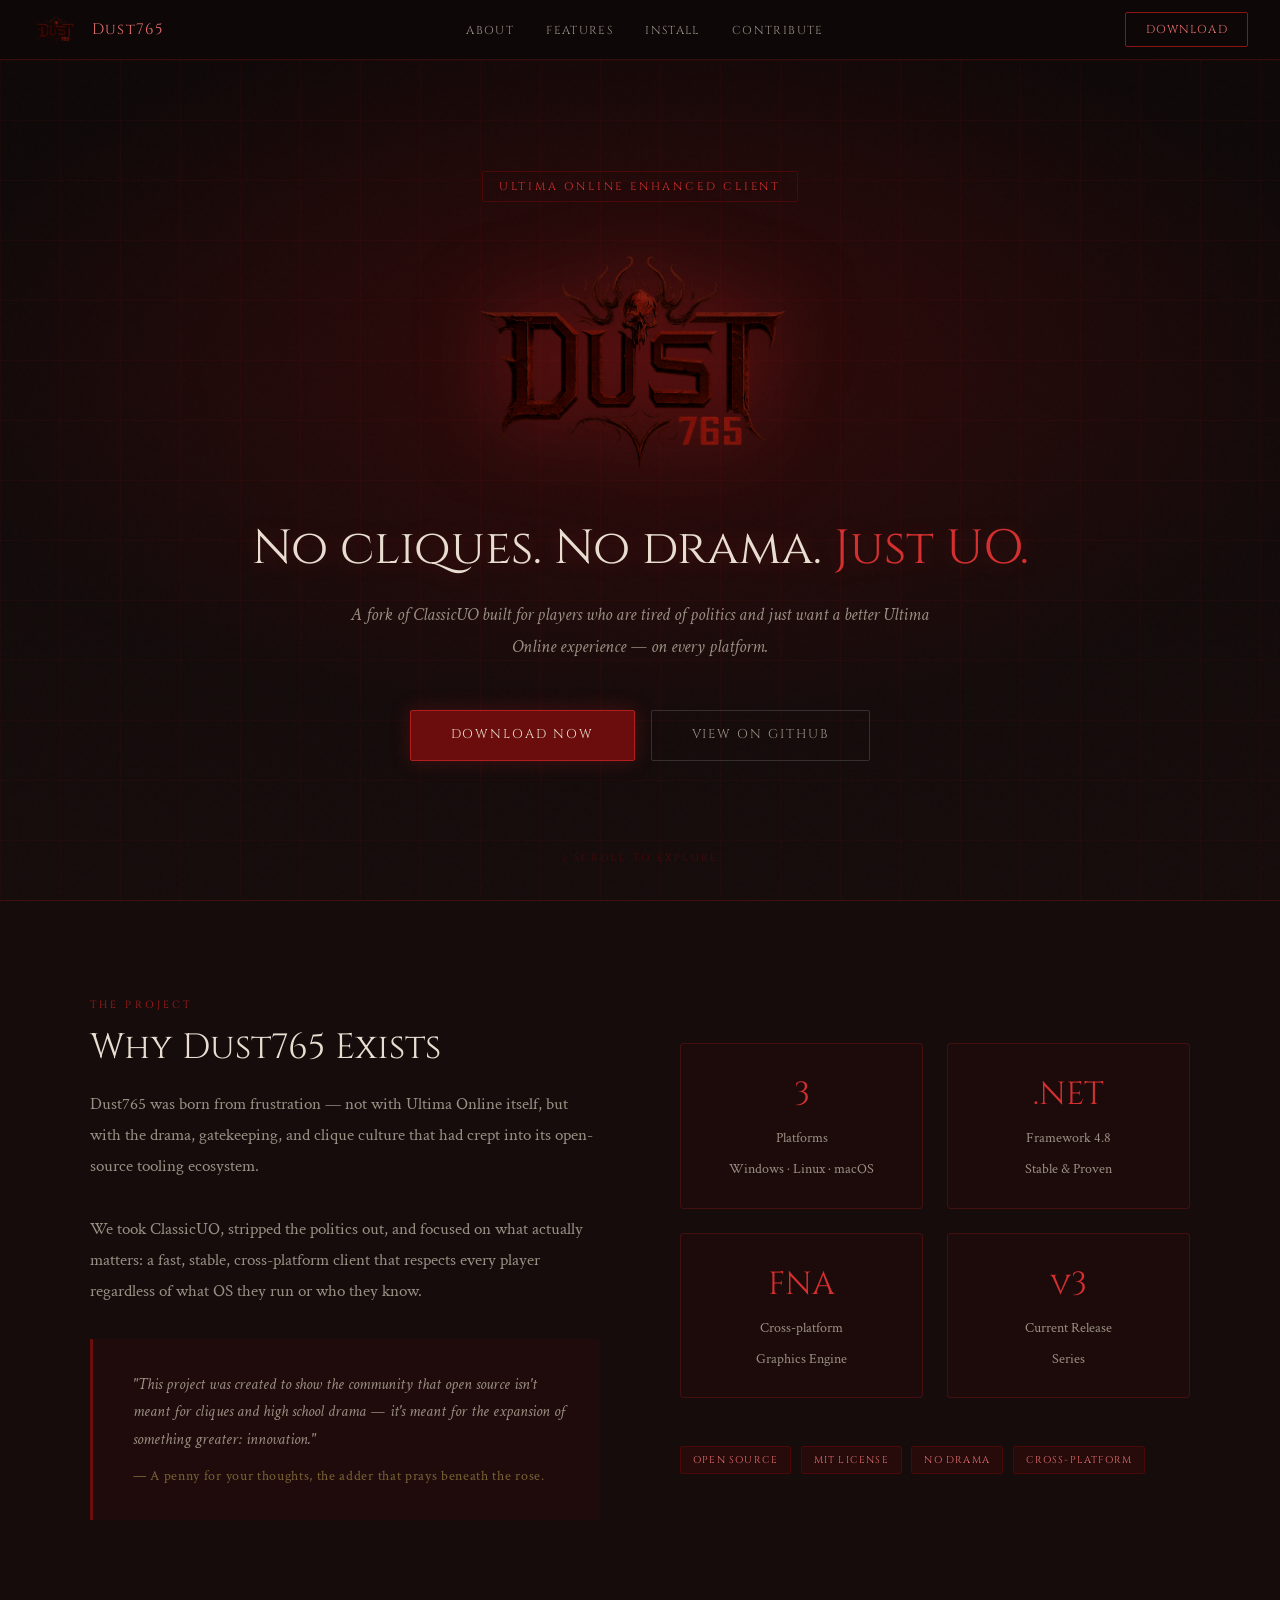
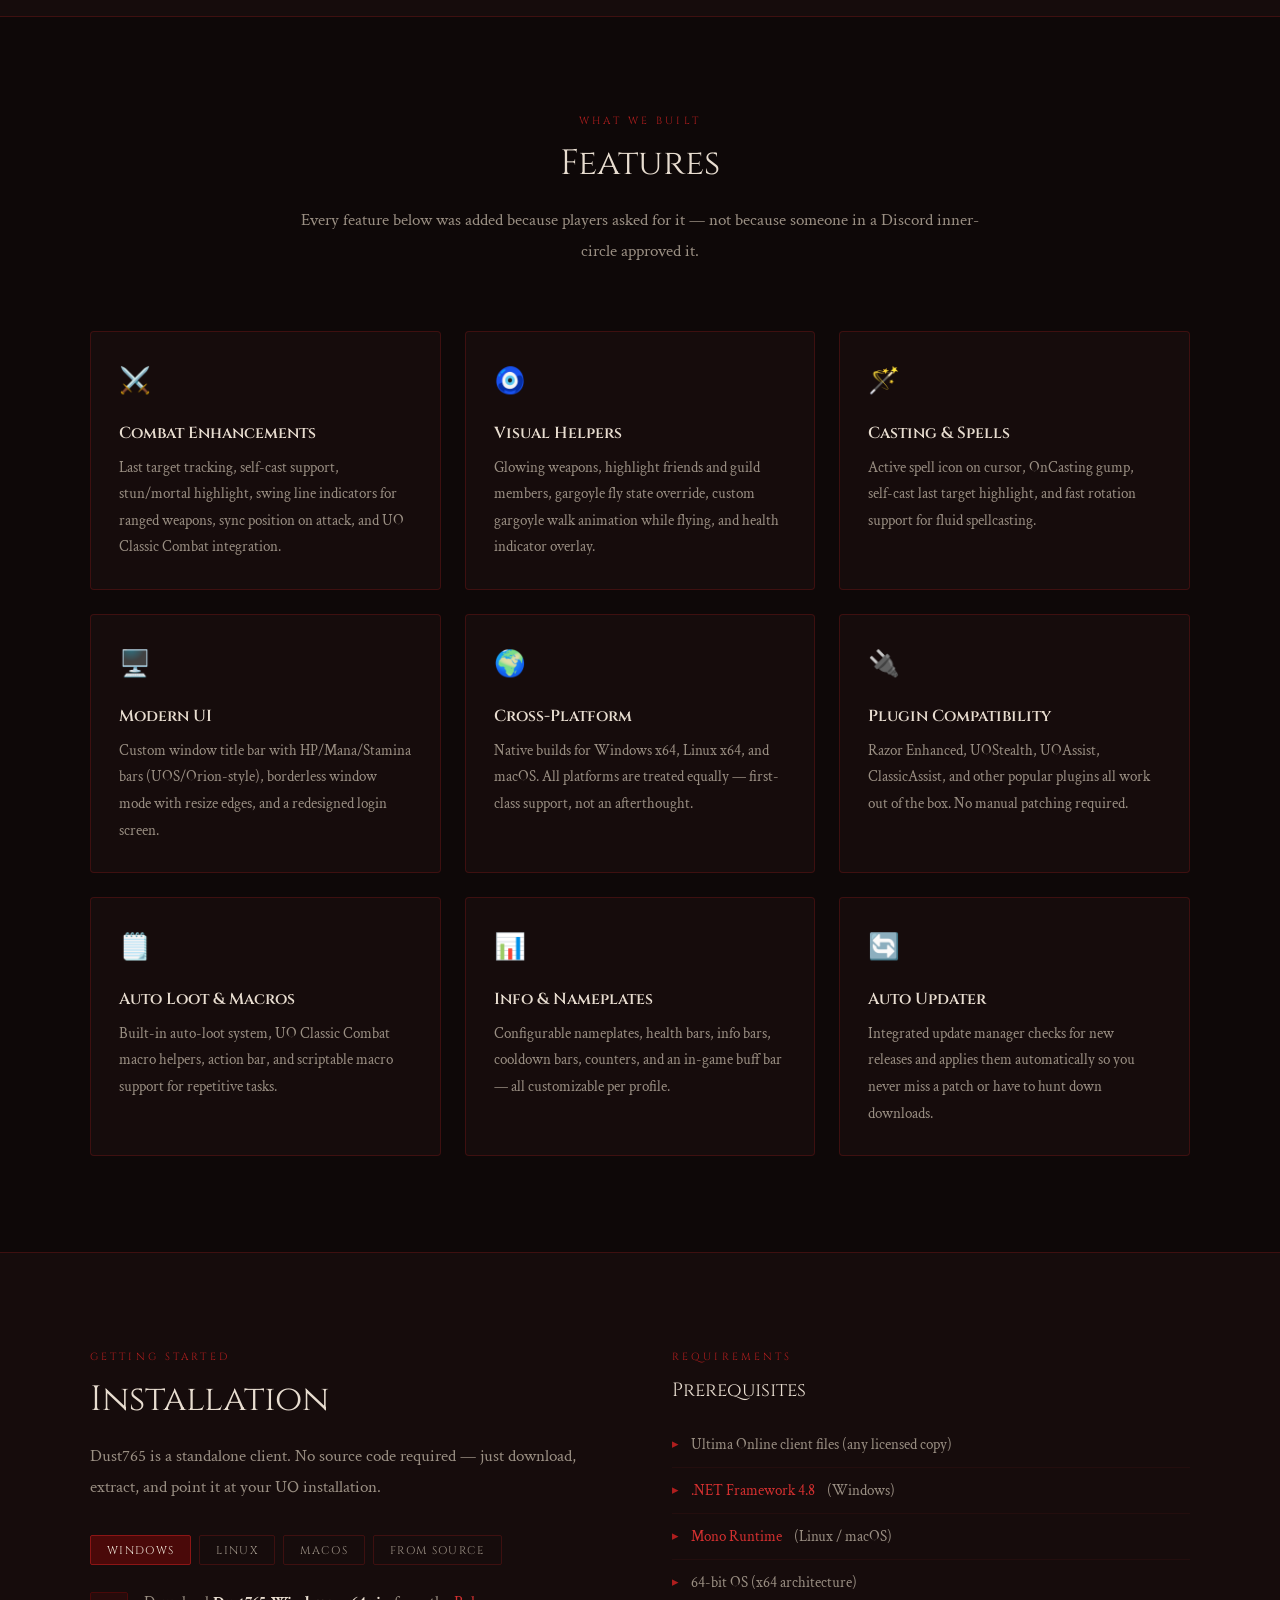
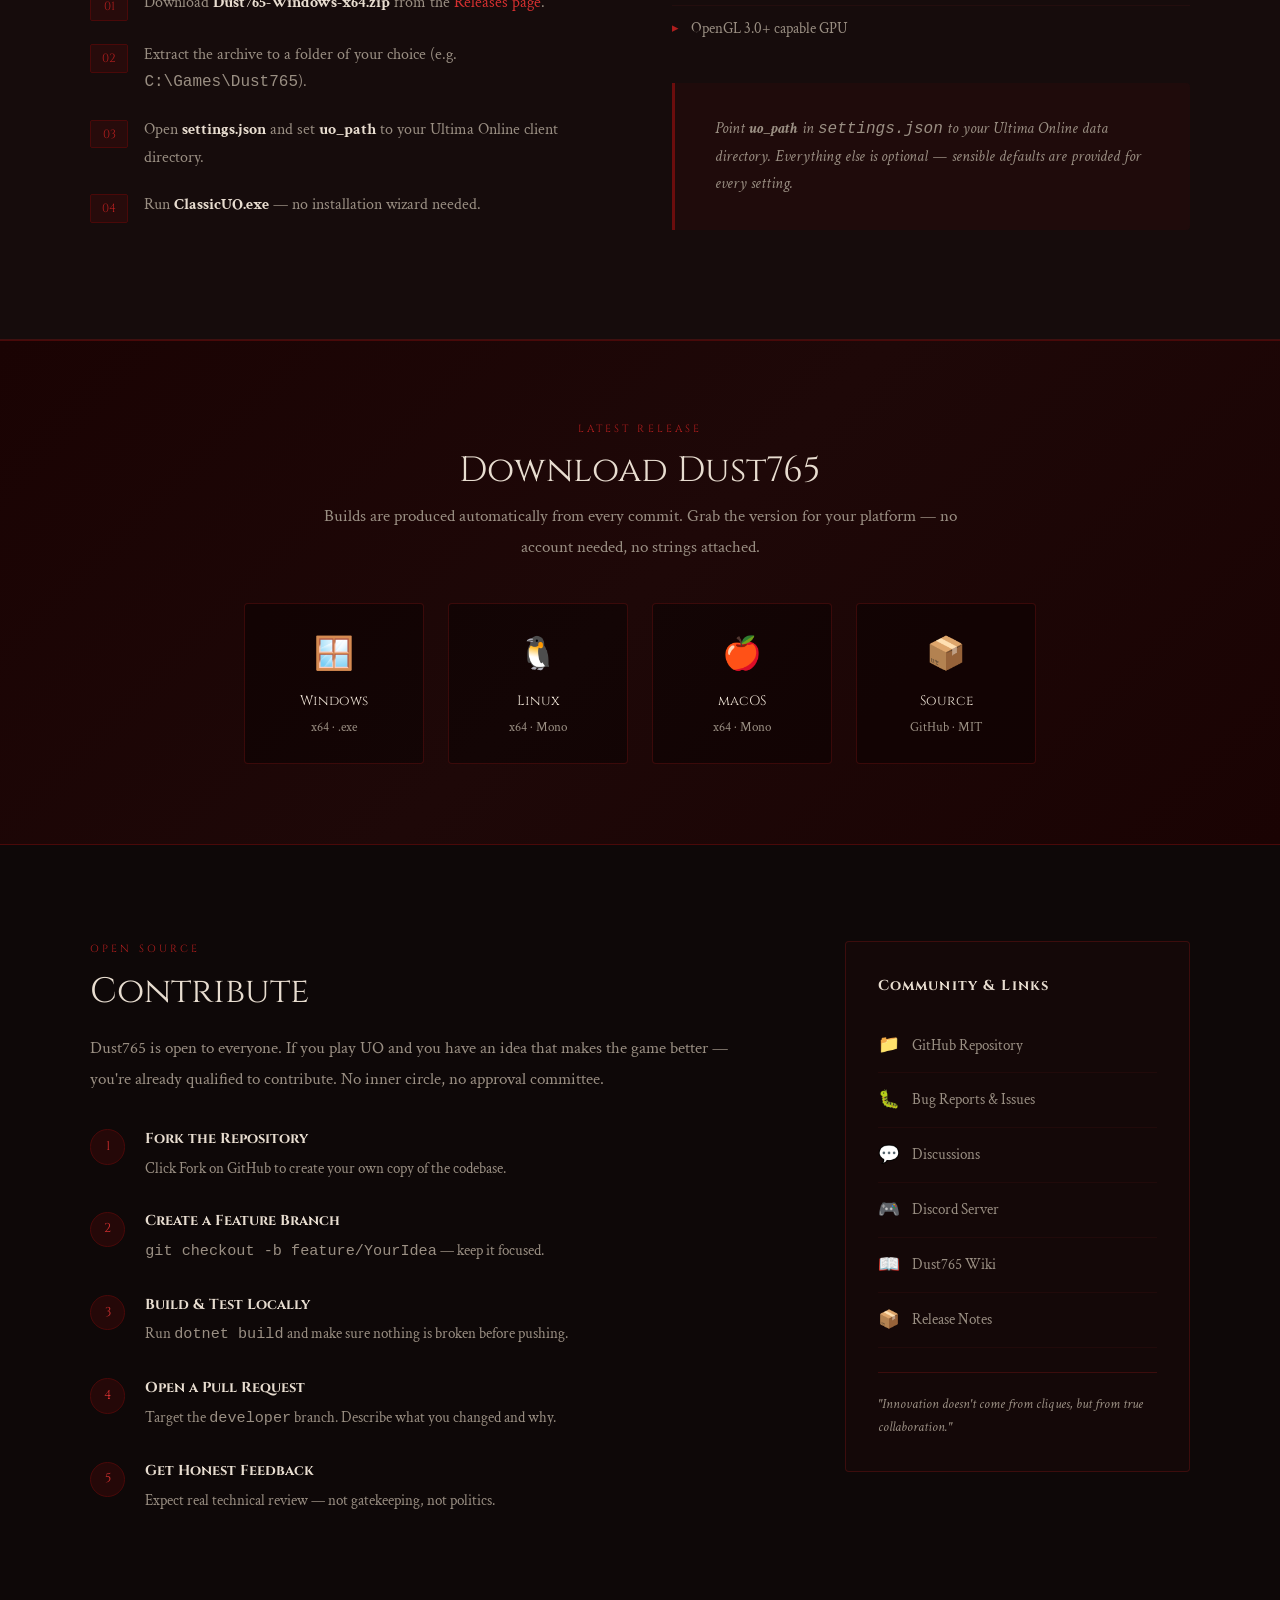
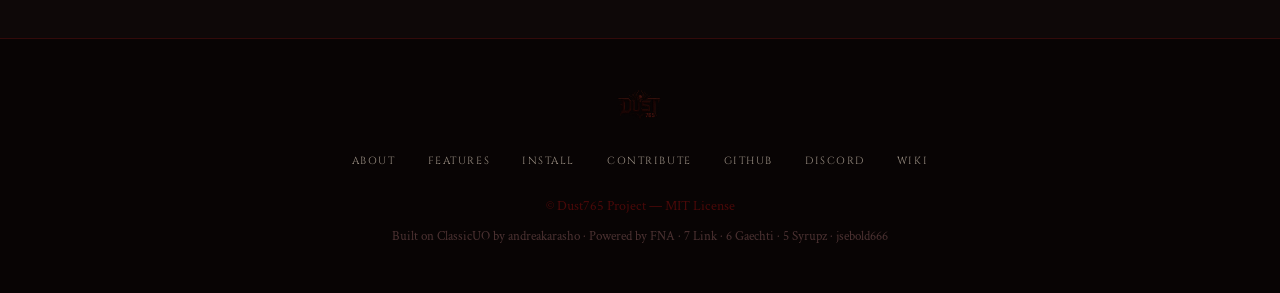
==== index.html @ ac67d3d0 "first commit" ====
<!DOCTYPE html>
<html lang="en">
<head>
  <meta charset="UTF-8" />
  <meta name="viewport" content="width=device-width, initial-scale=1.0" />
  <title>Dust765 – Ultima Online Client</title>
  <link rel="preconnect" href="https://fonts.googleapis.com" />
  <link rel="preconnect" href="https://fonts.gstatic.com" crossorigin />
  <link href="https://fonts.googleapis.com/css2?family=Cinzel:wght@400;600;700;900&family=Crimson+Text:ital,wght@0,400;0,600;1,400&family=Inter:wght@300;400;500&display=swap" rel="stylesheet" />

  <style>
    /* ── Reset & Base ─────────────────────────────────────────── */
    *, *::before, *::after { box-sizing: border-box; margin: 0; padding: 0; }

    :root {
      --red-900: #1a0303;
      --red-800: #2e0606;
      --red-700: #4a0909;
      --red-600: #6b0d0d;
      --red-500: #8c1515;
      --red-400: #b01e1e;
      --red-300: #d43030;
      --red-200: #e87070;
      --red-100: #f5b0b0;
      --gold:    #c8a96e;
      --gold-dim:#7a6235;
      --text:    #e8ddd0;
      --text-dim:#9a8f83;
      --bg:      #0e0808;
      --bg2:     #160c0c;
      --border:  rgba(180,30,30,0.25);
    }

    html { scroll-behavior: smooth; }

    body {
      font-family: 'Crimson Text', Georgia, serif;
      background: var(--bg);
      color: var(--text);
      font-size: 18px;
      line-height: 1.7;
      overflow-x: hidden;
    }

    a { color: var(--red-300); text-decoration: none; transition: color .2s; }
    a:hover { color: var(--red-200); }

    /* ── Scrollbar ───────────────────────────────────────────── */
    ::-webkit-scrollbar { width: 6px; }
    ::-webkit-scrollbar-track { background: var(--bg); }
    ::-webkit-scrollbar-thumb { background: var(--red-600); border-radius: 3px; }

    /* ── Noise Overlay ───────────────────────────────────────── */
    body::before {
      content: '';
      position: fixed; inset: 0;
      background-image: url("data:image/svg+xml,%3Csvg viewBox='0 0 256 256' xmlns='http://www.w3.org/2000/svg'%3E%3Cfilter id='noise'%3E%3CfeTurbulence type='fractalNoise' baseFrequency='0.9' numOctaves='4' stitchTiles='stitch'/%3E%3C/filter%3E%3Crect width='100%25' height='100%25' filter='url(%23noise)' opacity='0.04'/%3E%3C/svg%3E");
      pointer-events: none; z-index: 0; opacity: .4;
    }

    /* ── Navbar ──────────────────────────────────────────────── */
    nav {
      position: fixed; top: 0; left: 0; right: 0; z-index: 100;
      display: flex; align-items: center; justify-content: space-between;
      padding: 0 2rem;
      height: 60px;
      background: rgba(14,8,8,.92);
      backdrop-filter: blur(10px);
      border-bottom: 1px solid var(--border);
    }

    .nav-logo {
      display: flex; align-items: center; gap: .75rem;
    }
    .nav-logo img {
      height: 32px; filter: brightness(1.1);
    }
    .nav-logo span {
      font-family: 'Cinzel', serif;
      font-size: .95rem;
      color: var(--red-200);
      letter-spacing: .08em;
    }

    .nav-links {
      display: flex; gap: 2rem; list-style: none;
    }
    .nav-links a {
      font-family: 'Cinzel', serif;
      font-size: .72rem;
      letter-spacing: .12em;
      color: var(--text-dim);
      text-transform: uppercase;
      transition: color .2s;
    }
    .nav-links a:hover { color: var(--red-200); }

    .nav-cta {
      font-family: 'Cinzel', serif;
      font-size: .72rem;
      letter-spacing: .1em;
      text-transform: uppercase;
      padding: .45rem 1.2rem;
      border: 1px solid var(--red-500);
      color: var(--red-200) !important;
      border-radius: 2px;
      transition: background .2s, color .2s;
    }
    .nav-cta:hover { background: var(--red-700); color: var(--text) !important; }

    /* ── Hero ────────────────────────────────────────────────── */
    .hero {
      position: relative;
      min-height: 100vh;
      display: flex; flex-direction: column;
      align-items: center; justify-content: center;
      text-align: center;
      padding: 8rem 2rem 6rem;
      overflow: hidden;
    }

    .hero-bg {
      position: absolute; inset: 0;
      background:
        radial-gradient(ellipse 80% 60% at 50% 40%, rgba(80,10,10,.55) 0%, transparent 70%),
        linear-gradient(180deg, var(--bg) 0%, var(--bg2) 100%);
      z-index: -1;
    }

    /* decorative grid lines */
    .hero-bg::after {
      content: '';
      position: absolute; inset: 0;
      background-image:
        linear-gradient(rgba(140,21,21,.08) 1px, transparent 1px),
        linear-gradient(90deg, rgba(140,21,21,.08) 1px, transparent 1px);
      background-size: 60px 60px;
    }

    .hero-badge {
      display: inline-block;
      font-family: 'Cinzel', serif;
      font-size: .7rem;
      letter-spacing: .25em;
      text-transform: uppercase;
      color: var(--red-300);
      border: 1px solid var(--red-700);
      padding: .3rem 1rem;
      border-radius: 2px;
      margin-bottom: 2rem;
    }

    .hero-logo {
      width: min(380px, 80vw);
      margin-bottom: 2rem;
      filter: drop-shadow(0 0 40px rgba(180,30,30,.5));
      animation: logoFloat 6s ease-in-out infinite;
    }

    @keyframes logoFloat {
      0%, 100% { transform: translateY(0); }
      50%       { transform: translateY(-8px); }
    }

    .hero-title {
      font-family: 'Cinzel', serif;
      font-size: clamp(1.8rem, 4vw, 3rem);
      font-weight: 400;
      color: var(--text);
      line-height: 1.25;
      margin-bottom: 1.25rem;
      text-shadow: 0 2px 20px rgba(200,50,50,.3);
    }
    .hero-title em {
      font-style: normal;
      color: var(--red-300);
    }

    .hero-sub {
      max-width: 600px;
      font-size: 1.15rem;
      color: var(--text-dim);
      margin-bottom: 3rem;
      font-style: italic;
    }

    .hero-actions {
      display: flex; flex-wrap: wrap; gap: 1rem; justify-content: center;
    }

    .btn-primary {
      font-family: 'Cinzel', serif;
      font-size: .8rem;
      letter-spacing: .15em;
      text-transform: uppercase;
      padding: .85rem 2.5rem;
      background: var(--red-600);
      color: var(--text);
      border: 1px solid var(--red-400);
      border-radius: 2px;
      cursor: pointer;
      transition: background .2s, transform .15s, box-shadow .2s;
      box-shadow: 0 0 20px rgba(180,30,30,.3);
    }
    .btn-primary:hover {
      background: var(--red-500);
      transform: translateY(-2px);
      box-shadow: 0 4px 30px rgba(200,40,40,.45);
    }

    .btn-outline {
      font-family: 'Cinzel', serif;
      font-size: .8rem;
      letter-spacing: .15em;
      text-transform: uppercase;
      padding: .85rem 2.5rem;
      background: transparent;
      color: var(--text-dim);
      border: 1px solid rgba(150,150,150,.25);
      border-radius: 2px;
      cursor: pointer;
      transition: border-color .2s, color .2s;
    }
    .btn-outline:hover { border-color: var(--red-500); color: var(--text); }

    .hero-scroll {
      position: absolute; bottom: 2rem;
      font-family: 'Cinzel', serif;
      font-size: .65rem;
      letter-spacing: .2em;
      color: var(--red-700);
      text-transform: uppercase;
      animation: pulse 2.5s ease-in-out infinite;
    }
    @keyframes pulse { 0%,100%{opacity:.4} 50%{opacity:1} }

    /* ── Section base ─────────────────────────────────────────── */
    section {
      position: relative;
      padding: 6rem 2rem;
    }

    .container {
      max-width: 1100px;
      margin: 0 auto;
    }

    .section-label {
      font-family: 'Cinzel', serif;
      font-size: .65rem;
      letter-spacing: .3em;
      text-transform: uppercase;
      color: var(--red-400);
      margin-bottom: .75rem;
    }

    .section-title {
      font-family: 'Cinzel', serif;
      font-size: clamp(1.4rem, 3vw, 2.2rem);
      font-weight: 400;
      color: var(--text);
      margin-bottom: 1.25rem;
      line-height: 1.2;
    }

    .section-body {
      font-size: 1.05rem;
      color: var(--text-dim);
      max-width: 680px;
      line-height: 1.85;
    }

    hr.divider {
      border: none;
      border-top: 1px solid var(--border);
      margin: 0;
    }

    /* ── About ───────────────────────────────────────────────── */
    #about {
      background: var(--bg2);
      border-top: 1px solid var(--border);
      border-bottom: 1px solid var(--border);
    }

    .about-grid {
      display: grid;
      grid-template-columns: 1fr 1fr;
      gap: 5rem;
      align-items: center;
    }

    .about-quote {
      position: relative;
      padding: 2rem 2rem 2rem 2.5rem;
      border-left: 3px solid var(--red-600);
      background: rgba(80,10,10,.15);
      border-radius: 0 4px 4px 0;
      margin-top: 2rem;
    }
    .about-quote p {
      font-size: 1rem;
      color: var(--text-dim);
      font-style: italic;
    }
    .about-quote cite {
      display: block;
      margin-top: .75rem;
      font-size: .85rem;
      color: var(--gold-dim);
      font-style: normal;
      letter-spacing: .05em;
    }

    .about-stats {
      display: grid;
      grid-template-columns: 1fr 1fr;
      gap: 1.5rem;
    }

    .stat-card {
      background: rgba(80,10,10,.12);
      border: 1px solid var(--border);
      border-radius: 4px;
      padding: 1.5rem;
      text-align: center;
      transition: border-color .2s, background .2s;
    }
    .stat-card:hover {
      border-color: var(--red-500);
      background: rgba(100,15,15,.22);
    }
    .stat-card .num {
      font-family: 'Cinzel', serif;
      font-size: 2rem;
      color: var(--red-300);
      display: block;
    }
    .stat-card .lbl {
      font-size: .85rem;
      color: var(--text-dim);
      margin-top: .25rem;
    }

    /* ── Features ────────────────────────────────────────────── */
    #features {
      background: var(--bg);
    }

    .features-header {
      text-align: center;
      margin-bottom: 4rem;
    }

    .features-grid {
      display: grid;
      grid-template-columns: repeat(auto-fill, minmax(320px, 1fr));
      gap: 1.5rem;
    }

    .feat-card {
      background: var(--bg2);
      border: 1px solid var(--border);
      border-radius: 4px;
      padding: 1.75rem;
      transition: transform .2s, border-color .2s, box-shadow .2s;
    }
    .feat-card:hover {
      transform: translateY(-4px);
      border-color: var(--red-500);
      box-shadow: 0 8px 30px rgba(150,20,20,.2);
    }

    .feat-icon {
      font-size: 1.6rem;
      margin-bottom: 1rem;
      display: block;
    }

    .feat-title {
      font-family: 'Cinzel', serif;
      font-size: 1rem;
      font-weight: 600;
      color: var(--text);
      margin-bottom: .5rem;
    }

    .feat-desc {
      font-size: .95rem;
      color: var(--text-dim);
      line-height: 1.75;
    }

    /* ── Install ─────────────────────────────────────────────── */
    #install {
      background: var(--bg2);
      border-top: 1px solid var(--border);
      border-bottom: 1px solid var(--border);
    }

    .install-grid {
      display: grid;
      grid-template-columns: 1fr 1fr;
      gap: 4rem;
      align-items: start;
    }

    .platform-tabs {
      display: flex; gap: .5rem; margin-bottom: 1.5rem; flex-wrap: wrap;
    }

    .tab-btn {
      font-family: 'Cinzel', serif;
      font-size: .7rem;
      letter-spacing: .12em;
      text-transform: uppercase;
      padding: .4rem 1rem;
      background: transparent;
      border: 1px solid var(--border);
      color: var(--text-dim);
      border-radius: 2px;
      cursor: pointer;
      transition: all .2s;
    }
    .tab-btn.active, .tab-btn:hover {
      background: var(--red-700);
      border-color: var(--red-500);
      color: var(--text);
    }

    .tab-content { display: none; }
    .tab-content.active { display: block; }

    .steps {
      list-style: none;
      counter-reset: step-counter;
    }
    .steps li {
      counter-increment: step-counter;
      display: flex;
      gap: 1rem;
      margin-bottom: 1.25rem;
      align-items: flex-start;
    }
    .steps li::before {
      content: counter(step-counter, decimal-leading-zero);
      font-family: 'Cinzel', serif;
      font-size: .75rem;
      color: var(--red-400);
      background: rgba(80,10,10,.3);
      border: 1px solid var(--red-700);
      border-radius: 2px;
      padding: .2rem .5rem;
      min-width: 2.4rem;
      text-align: center;
      margin-top: .2rem;
      flex-shrink: 0;
    }
    .steps li span {
      font-size: 1rem;
      color: var(--text-dim);
    }
    .steps li strong { color: var(--text); }

    .code-block {
      background: #0a0606;
      border: 1px solid var(--border);
      border-left: 3px solid var(--red-600);
      border-radius: 0 4px 4px 0;
      padding: 1.25rem 1.5rem;
      font-family: 'Courier New', monospace;
      font-size: .85rem;
      color: #ccc;
      margin-top: 1.25rem;
      overflow-x: auto;
      line-height: 1.8;
    }
    .code-block .cmd-comment { color: var(--red-700); }
    .code-block .cmd-main    { color: #e8d5b0; }

    .prereq-list {
      list-style: none;
    }
    .prereq-list li {
      display: flex; align-items: center; gap: .75rem;
      padding: .6rem 0;
      border-bottom: 1px solid rgba(150,30,30,.1);
      font-size: .95rem;
      color: var(--text-dim);
    }
    .prereq-list li:last-child { border-bottom: none; }
    .prereq-list li::before {
      content: '▸';
      color: var(--red-400);
      font-size: .8rem;
      flex-shrink: 0;
    }
    .prereq-list a { color: var(--red-300); }

    /* ── Contribute ──────────────────────────────────────────── */
    #contribute {
      background: var(--bg);
    }

    .contribute-grid {
      display: grid;
      grid-template-columns: 2fr 1fr;
      gap: 4rem;
      align-items: start;
    }

    .contribute-steps {
      margin-top: 2rem;
    }

    .c-step {
      display: flex; gap: 1.25rem;
      margin-bottom: 1.75rem;
    }
    .c-step-num {
      font-family: 'Cinzel', serif;
      font-size: .8rem;
      color: var(--red-300);
      background: rgba(80,10,10,.35);
      border: 1px solid var(--red-700);
      border-radius: 50%;
      width: 2.2rem; height: 2.2rem;
      display: flex; align-items: center; justify-content: center;
      flex-shrink: 0;
      margin-top: .15rem;
    }
    .c-step-body strong {
      font-family: 'Cinzel', serif;
      font-size: .9rem;
      color: var(--text);
      display: block;
      margin-bottom: .25rem;
    }
    .c-step-body p {
      font-size: .95rem;
      color: var(--text-dim);
    }

    .links-panel {
      background: rgba(80,10,10,.1);
      border: 1px solid var(--border);
      border-radius: 4px;
      padding: 2rem;
    }
    .links-panel h3 {
      font-family: 'Cinzel', serif;
      font-size: .9rem;
      color: var(--text);
      margin-bottom: 1.25rem;
      letter-spacing: .08em;
    }
    .link-item {
      display: flex;
      align-items: center;
      gap: .75rem;
      padding: .75rem 0;
      border-bottom: 1px solid rgba(150,30,30,.1);
      font-size: .95rem;
      color: var(--text-dim);
      transition: color .2s;
    }
    .link-item:last-child { border-bottom: none; }
    .link-item:hover { color: var(--text); }
    .link-item .li-icon { font-size: 1.1rem; }
    .link-item a { color: inherit; }

    /* ── Download banner ─────────────────────────────────────── */
    #download {
      background: linear-gradient(135deg, var(--red-900) 0%, #1e0808 50%, var(--red-900) 100%);
      border-top: 1px solid var(--red-700);
      border-bottom: 1px solid var(--red-700);
      text-align: center;
      padding: 5rem 2rem;
    }
    #download .section-title { margin-bottom: .5rem; }
    #download .section-body { margin: 0 auto 2.5rem; text-align: center; }

    .download-grid {
      display: flex; flex-wrap: wrap; gap: 1.5rem;
      justify-content: center;
      margin-top: 2rem;
    }

    .dl-card {
      background: rgba(0,0,0,.35);
      border: 1px solid var(--border);
      border-radius: 4px;
      padding: 1.5rem 2rem;
      min-width: 180px;
      text-align: center;
      transition: border-color .2s, background .2s;
    }
    .dl-card:hover { border-color: var(--red-400); background: rgba(80,10,10,.25); }
    .dl-card .dl-icon { font-size: 2rem; display: block; margin-bottom: .5rem; }
    .dl-card .dl-name {
      font-family: 'Cinzel', serif;
      font-size: .85rem;
      color: var(--text);
    }
    .dl-card .dl-sub {
      font-size: .8rem;
      color: var(--text-dim);
      margin-top: .25rem;
    }

    /* ── Footer ──────────────────────────────────────────────── */
    footer {
      background: #080404;
      border-top: 1px solid var(--border);
      padding: 3rem 2rem;
      text-align: center;
    }
    footer img {
      height: 36px;
      margin-bottom: 1.25rem;
      opacity: .7;
      filter: grayscale(.3);
    }
    .footer-links {
      display: flex; flex-wrap: wrap; gap: 2rem;
      justify-content: center;
      margin-bottom: 1.5rem;
    }
    .footer-links a {
      font-family: 'Cinzel', serif;
      font-size: .65rem;
      letter-spacing: .15em;
      text-transform: uppercase;
      color: var(--text-dim);
    }
    .footer-links a:hover { color: var(--red-300); }

    .footer-copy {
      font-size: .85rem;
      color: var(--red-700);
    }
    .footer-credits {
      margin-top: .5rem;
      font-size: .82rem;
      color: rgba(120,80,80,.6);
    }

    /* ── Misc utilities ──────────────────────────────────────── */
    .text-accent { color: var(--red-300); }
    .mt-2 { margin-top: 2rem; }

    /* ── Badge row ───────────────────────────────────────────── */
    .badge-row {
      display: flex; flex-wrap: wrap; gap: .6rem; margin-top: 1.5rem;
    }
    .badge {
      font-family: 'Cinzel', serif;
      font-size: .62rem;
      letter-spacing: .12em;
      text-transform: uppercase;
      padding: .28rem .75rem;
      border-radius: 2px;
      background: rgba(80,10,10,.3);
      border: 1px solid var(--red-700);
      color: var(--red-200);
    }

    /* ── Responsive ──────────────────────────────────────────── */
    @media (max-width: 860px) {
      .about-grid,
      .install-grid,
      .contribute-grid { grid-template-columns: 1fr; gap: 2.5rem; }
      .nav-links { display: none; }
    }

    @media (max-width: 560px) {
      .about-stats { grid-template-columns: 1fr 1fr; }
      .features-grid { grid-template-columns: 1fr; }
    }
  </style>
</head>
<body>

  <!-- ── NAV ───────────────────────────────────────────────────── -->
  <nav>
    <div class="nav-logo">
      <img src="logodust.png" alt="Dust765" />
      <span>Dust765</span>
    </div>
    <ul class="nav-links">
      <li><a href="#about">About</a></li>
      <li><a href="#features">Features</a></li>
      <li><a href="#install">Install</a></li>
      <li><a href="#contribute">Contribute</a></li>
    </ul>
    <a class="nav-cta" href="#download">Download</a>
  </nav>

  <!-- ── HERO ──────────────────────────────────────────────────── -->
  <section class="hero" id="home">
    <div class="hero-bg"></div>

    <div class="hero-badge">Ultima Online Enhanced Client</div>

    <img class="hero-logo" src="logodust.png" alt="Dust765 Logo" />

    <h1 class="hero-title">
      No cliques. No drama. <em>Just UO.</em>
    </h1>

    <p class="hero-sub">
      A fork of ClassicUO built for players who are tired of politics and just
      want a better Ultima Online experience — on every platform.
    </p>

    <div class="hero-actions">
      <a class="btn-primary" href="#download">Download Now</a>
      <a class="btn-outline" href="https://github.com/dust765/ClassicUO" target="_blank" rel="noopener">View on GitHub</a>
    </div>

    <span class="hero-scroll">↓ Scroll to explore</span>
  </section>

  <!-- ── ABOUT ─────────────────────────────────────────────────── -->
  <section id="about">
    <div class="container">
      <div class="about-grid">
        <div>
          <p class="section-label">The Project</p>
          <h2 class="section-title">Why Dust765 Exists</h2>
          <p class="section-body">
            Dust765 was born from frustration — not with Ultima Online itself,
            but with the drama, gatekeeping, and clique culture that had crept
            into its open-source tooling ecosystem.
          </p>
          <p class="section-body mt-2">
            We took ClassicUO, stripped the politics out, and focused on what
            actually matters: a fast, stable, cross-platform client that
            respects every player regardless of what OS they run or who they
            know.
          </p>
          <div class="about-quote">
            <p>"This project was created to show the community that open source
            isn't meant for cliques and high school drama — it's meant for the
            expansion of something greater: innovation."</p>
            <cite>— A penny for your thoughts, the adder that prays beneath the rose.</cite>
          </div>
        </div>

        <div class="about-stats">
          <div class="stat-card">
            <span class="num">3</span>
            <span class="lbl">Platforms<br>Windows · Linux · macOS</span>
          </div>
          <div class="stat-card">
            <span class="num">.NET</span>
            <span class="lbl">Framework 4.8<br>Stable & Proven</span>
          </div>
          <div class="stat-card">
            <span class="num">FNA</span>
            <span class="lbl">Cross-platform<br>Graphics Engine</span>
          </div>
          <div class="stat-card">
            <span class="num">v3</span>
            <span class="lbl">Current Release<br>Series</span>
          </div>

          <div class="badge-row" style="grid-column:1/-1">
            <span class="badge">Open Source</span>
            <span class="badge">MIT License</span>
            <span class="badge">No Drama</span>
            <span class="badge">Cross-Platform</span>
          </div>
        </div>
      </div>
    </div>
  </section>

  <!-- ── FEATURES ──────────────────────────────────────────────── -->
  <section id="features">
    <div class="container">
      <div class="features-header">
        <p class="section-label">What We Built</p>
        <h2 class="section-title">Features</h2>
        <p class="section-body" style="margin:0 auto; text-align:center">
          Every feature below was added because players asked for it — not
          because someone in a Discord inner-circle approved it.
        </p>
      </div>

      <div class="features-grid">
        <div class="feat-card">
          <span class="feat-icon">⚔️</span>
          <div class="feat-title">Combat Enhancements</div>
          <p class="feat-desc">Last target tracking, self-cast support, stun/mortal highlight, swing line indicators for ranged weapons, sync position on attack, and UO Classic Combat integration.</p>
        </div>
        <div class="feat-card">
          <span class="feat-icon">🧿</span>
          <div class="feat-title">Visual Helpers</div>
          <p class="feat-desc">Glowing weapons, highlight friends and guild members, gargoyle fly state override, custom gargoyle walk animation while flying, and health indicator overlay.</p>
        </div>
        <div class="feat-card">
          <span class="feat-icon">🪄</span>
          <div class="feat-title">Casting & Spells</div>
          <p class="feat-desc">Active spell icon on cursor, OnCasting gump, self-cast last target highlight, and fast rotation support for fluid spellcasting.</p>
        </div>
        <div class="feat-card">
          <span class="feat-icon">🖥️</span>
          <div class="feat-title">Modern UI</div>
          <p class="feat-desc">Custom window title bar with HP/Mana/Stamina bars (UOS/Orion-style), borderless window mode with resize edges, and a redesigned login screen.</p>
        </div>
        <div class="feat-card">
          <span class="feat-icon">🌍</span>
          <div class="feat-title">Cross-Platform</div>
          <p class="feat-desc">Native builds for Windows x64, Linux x64, and macOS. All platforms are treated equally — first-class support, not an afterthought.</p>
        </div>
        <div class="feat-card">
          <span class="feat-icon">🔌</span>
          <div class="feat-title">Plugin Compatibility</div>
          <p class="feat-desc">Razor Enhanced, UOStealth, UOAssist, ClassicAssist, and other popular plugins all work out of the box. No manual patching required.</p>
        </div>
        <div class="feat-card">
          <span class="feat-icon">🗒️</span>
          <div class="feat-title">Auto Loot & Macros</div>
          <p class="feat-desc">Built-in auto-loot system, UO Classic Combat macro helpers, action bar, and scriptable macro support for repetitive tasks.</p>
        </div>
        <div class="feat-card">
          <span class="feat-icon">📊</span>
          <div class="feat-title">Info & Nameplates</div>
          <p class="feat-desc">Configurable nameplates, health bars, info bars, cooldown bars, counters, and an in-game buff bar — all customizable per profile.</p>
        </div>
        <div class="feat-card">
          <span class="feat-icon">🔄</span>
          <div class="feat-title">Auto Updater</div>
          <p class="feat-desc">Integrated update manager checks for new releases and applies them automatically so you never miss a patch or have to hunt down downloads.</p>
        </div>
      </div>
    </div>
  </section>

  <!-- ── INSTALL ────────────────────────────────────────────────── -->
  <section id="install">
    <div class="container">
      <div class="install-grid">
        <div>
          <p class="section-label">Getting Started</p>
          <h2 class="section-title">Installation</h2>
          <p class="section-body">
            Dust765 is a standalone client. No source code required — just
            download, extract, and point it at your UO installation.
          </p>

          <div class="platform-tabs mt-2">
            <button class="tab-btn active" onclick="showTab('win')">Windows</button>
            <button class="tab-btn" onclick="showTab('linux')">Linux</button>
            <button class="tab-btn" onclick="showTab('mac')">macOS</button>
            <button class="tab-btn" onclick="showTab('src')">From Source</button>
          </div>

          <div id="tab-win" class="tab-content active">
            <ol class="steps">
              <li><span>Download <strong>Dust765-Windows-x64.zip</strong> from the <a href="https://github.com/dust765/ClassicUO/releases" target="_blank">Releases page</a>.</span></li>
              <li><span>Extract the archive to a folder of your choice (e.g. <code>C:\Games\Dust765</code>).</span></li>
              <li><span>Open <strong>settings.json</strong> and set <strong>uo_path</strong> to your Ultima Online client directory.</span></li>
              <li><span>Run <strong>ClassicUO.exe</strong> — no installation wizard needed.</span></li>
            </ol>
          </div>

          <div id="tab-linux" class="tab-content">
            <ol class="steps">
              <li><span>Download <strong>Dust765-linux.zip</strong> from the <a href="https://github.com/dust765/ClassicUO/releases" target="_blank">Releases page</a>.</span></li>
              <li><span>Extract the archive: <code>unzip Dust765-linux.zip -d ~/Dust765</code></span></li>
              <li><span>Install Mono if not already present: <code>sudo apt install mono-complete</code></span></li>
              <li><span>Edit <strong>settings.json</strong> to point to your UO data files.</span></li>
              <li><span>Run: <code>mono ClassicUO.exe</code></span></li>
            </ol>
          </div>

          <div id="tab-mac" class="tab-content">
            <ol class="steps">
              <li><span>Download <strong>Dust765-mac.zip</strong> from the <a href="https://github.com/dust765/ClassicUO/releases" target="_blank">Releases page</a>.</span></li>
              <li><span>Extract and install Mono via Homebrew: <code>brew install mono</code></span></li>
              <li><span>Edit <strong>settings.json</strong> to point to your UO data files.</span></li>
              <li><span>Run: <code>mono ClassicUO.exe</code></span></li>
            </ol>
          </div>

          <div id="tab-src" class="tab-content">
            <div class="code-block">
<span class="cmd-comment"># Clone with submodules</span>
<span class="cmd-main">git clone --recurse-submodules \
  https://github.com/dust765/ClassicUO.git
cd ClassicUO</span>

<span class="cmd-comment"># Restore &amp; build (.NET Framework 4.8)</span>
<span class="cmd-main">dotnet restore src/ClassicUO.Client/ClassicUO.Client.csproj
dotnet build src/ClassicUO.Client/ClassicUO.Client.csproj -c Release</span>
            </div>
          </div>
        </div>

        <div>
          <p class="section-label">Requirements</p>
          <h3 class="section-title" style="font-size:1.2rem">Prerequisites</h3>

          <ul class="prereq-list">
            <li>Ultima Online client files (any licensed copy)</li>
            <li><a href="https://dotnet.microsoft.com/download/dotnet-framework/net48" target="_blank">.NET Framework 4.8</a> (Windows)</li>
            <li><a href="https://www.mono-project.com/download/stable/" target="_blank">Mono Runtime</a> (Linux / macOS)</li>
            <li>64-bit OS (x64 architecture)</li>
            <li>OpenGL 3.0+ capable GPU</li>
          </ul>

          <div class="about-quote mt-2">
            <p>Point <strong>uo_path</strong> in <code>settings.json</code> to your Ultima Online
            data directory. Everything else is optional — sensible defaults
            are provided for every setting.</p>
          </div>
        </div>
      </div>
    </div>
  </section>

  <!-- ── DOWNLOAD ───────────────────────────────────────────────── -->
  <section id="download">
    <div class="container">
      <p class="section-label">Latest Release</p>
      <h2 class="section-title">Download Dust765</h2>
      <p class="section-body">
        Builds are produced automatically from every commit. Grab the
        version for your platform — no account needed, no strings attached.
      </p>

      <div class="download-grid">
        <a class="dl-card" href="https://github.com/dust765/ClassicUO/releases" target="_blank" rel="noopener">
          <span class="dl-icon">🪟</span>
          <div class="dl-name">Windows</div>
          <div class="dl-sub">x64 · .exe</div>
        </a>
        <a class="dl-card" href="https://github.com/dust765/ClassicUO/releases" target="_blank" rel="noopener">
          <span class="dl-icon">🐧</span>
          <div class="dl-name">Linux</div>
          <div class="dl-sub">x64 · Mono</div>
        </a>
        <a class="dl-card" href="https://github.com/dust765/ClassicUO/releases" target="_blank" rel="noopener">
          <span class="dl-icon">🍎</span>
          <div class="dl-name">macOS</div>
          <div class="dl-sub">x64 · Mono</div>
        </a>
        <a class="dl-card" href="https://github.com/dust765/ClassicUO" target="_blank" rel="noopener">
          <span class="dl-icon">📦</span>
          <div class="dl-name">Source</div>
          <div class="dl-sub">GitHub · MIT</div>
        </a>
      </div>
    </div>
  </section>

  <!-- ── CONTRIBUTE ────────────────────────────────────────────── -->
  <section id="contribute">
    <div class="container">
      <div class="contribute-grid">
        <div>
          <p class="section-label">Open Source</p>
          <h2 class="section-title">Contribute</h2>
          <p class="section-body">
            Dust765 is open to everyone. If you play UO and you have an idea
            that makes the game better — you're already qualified to
            contribute. No inner circle, no approval committee.
          </p>

          <div class="contribute-steps">
            <div class="c-step">
              <div class="c-step-num">1</div>
              <div class="c-step-body">
                <strong>Fork the Repository</strong>
                <p>Click Fork on GitHub to create your own copy of the codebase.</p>
              </div>
            </div>
            <div class="c-step">
              <div class="c-step-num">2</div>
              <div class="c-step-body">
                <strong>Create a Feature Branch</strong>
                <p><code>git checkout -b feature/YourIdea</code> — keep it focused.</p>
              </div>
            </div>
            <div class="c-step">
              <div class="c-step-num">3</div>
              <div class="c-step-body">
                <strong>Build &amp; Test Locally</strong>
                <p>Run <code>dotnet build</code> and make sure nothing is broken before pushing.</p>
              </div>
            </div>
            <div class="c-step">
              <div class="c-step-num">4</div>
              <div class="c-step-body">
                <strong>Open a Pull Request</strong>
                <p>Target the <code>developer</code> branch. Describe what you changed and why.</p>
              </div>
            </div>
            <div class="c-step">
              <div class="c-step-num">5</div>
              <div class="c-step-body">
                <strong>Get Honest Feedback</strong>
                <p>Expect real technical review — not gatekeeping, not politics.</p>
              </div>
            </div>
          </div>
        </div>

        <div class="links-panel">
          <h3>Community &amp; Links</h3>

          <a class="link-item" href="https://github.com/dust765/ClassicUO" target="_blank" rel="noopener">
            <span class="li-icon">📁</span>
            <span>GitHub Repository</span>
          </a>
          <a class="link-item" href="https://github.com/dust765/ClassicUO/issues" target="_blank" rel="noopener">
            <span class="li-icon">🐛</span>
            <span>Bug Reports &amp; Issues</span>
          </a>
          <a class="link-item" href="https://github.com/dust765/ClassicUO/discussions" target="_blank" rel="noopener">
            <span class="li-icon">💬</span>
            <span>Discussions</span>
          </a>
          <a class="link-item" href="https://discord.gg/9Vh7aqqX" target="_blank" rel="noopener">
            <span class="li-icon">🎮</span>
            <span>Discord Server</span>
          </a>
          <a class="link-item" href="https://github.com/dust765/ClassicUO/wiki" target="_blank" rel="noopener">
            <span class="li-icon">📖</span>
            <span>Dust765 Wiki</span>
          </a>
          <a class="link-item" href="https://github.com/dust765/ClassicUO/releases" target="_blank" rel="noopener">
            <span class="li-icon">📦</span>
            <span>Release Notes</span>
          </a>

          <div style="margin-top:1.5rem; padding-top:1.25rem; border-top:1px solid var(--border);">
            <p style="font-size:.85rem; color:var(--text-dim); font-style:italic">
              "Innovation doesn't come from cliques, but from true collaboration."
            </p>
          </div>
        </div>
      </div>
    </div>
  </section>

  <!-- ── FOOTER ────────────────────────────────────────────────── -->
  <footer>
    <img src="logodust.png" alt="Dust765" />
    <div class="footer-links">
      <a href="#about">About</a>
      <a href="#features">Features</a>
      <a href="#install">Install</a>
      <a href="#contribute">Contribute</a>
      <a href="https://github.com/dust765/ClassicUO" target="_blank" rel="noopener">GitHub</a>
      <a href="https://discord.gg/9Vh7aqqX" target="_blank" rel="noopener">Discord</a>
      <a href="https://github.com/dust765/ClassicUO/wiki" target="_blank" rel="noopener">Wiki</a>
    </div>
    <p class="footer-copy">© Dust765 Project — MIT License</p>
    <p class="footer-credits">
      Built on <a href="https://github.com/andreakarasho/ClassicUO" target="_blank" rel="noopener" style="color:inherit">ClassicUO</a> by andreakarasho ·
      Powered by <a href="https://github.com/FNA-XNA/FNA" target="_blank" rel="noopener" style="color:inherit">FNA</a> ·
      7 Link · 6 Gaechti · 5 Syrupz · jsebold666
    </p>
  </footer>

  <!-- ── JS ────────────────────────────────────────────────────── -->
  <script>
    function showTab(id) {
      document.querySelectorAll('.tab-content').forEach(el => el.classList.remove('active'));
      document.querySelectorAll('.tab-btn').forEach(el => el.classList.remove('active'));
      document.getElementById('tab-' + id).classList.add('active');
      event.currentTarget.classList.add('active');
    }

    // Subtle nav highlight on scroll
    const nav = document.querySelector('nav');
    window.addEventListener('scroll', () => {
      nav.style.borderBottomColor = scrollY > 40
        ? 'rgba(180,30,30,.45)'
        : 'rgba(180,30,30,.25)';
    });
  </script>
</body>
</html>
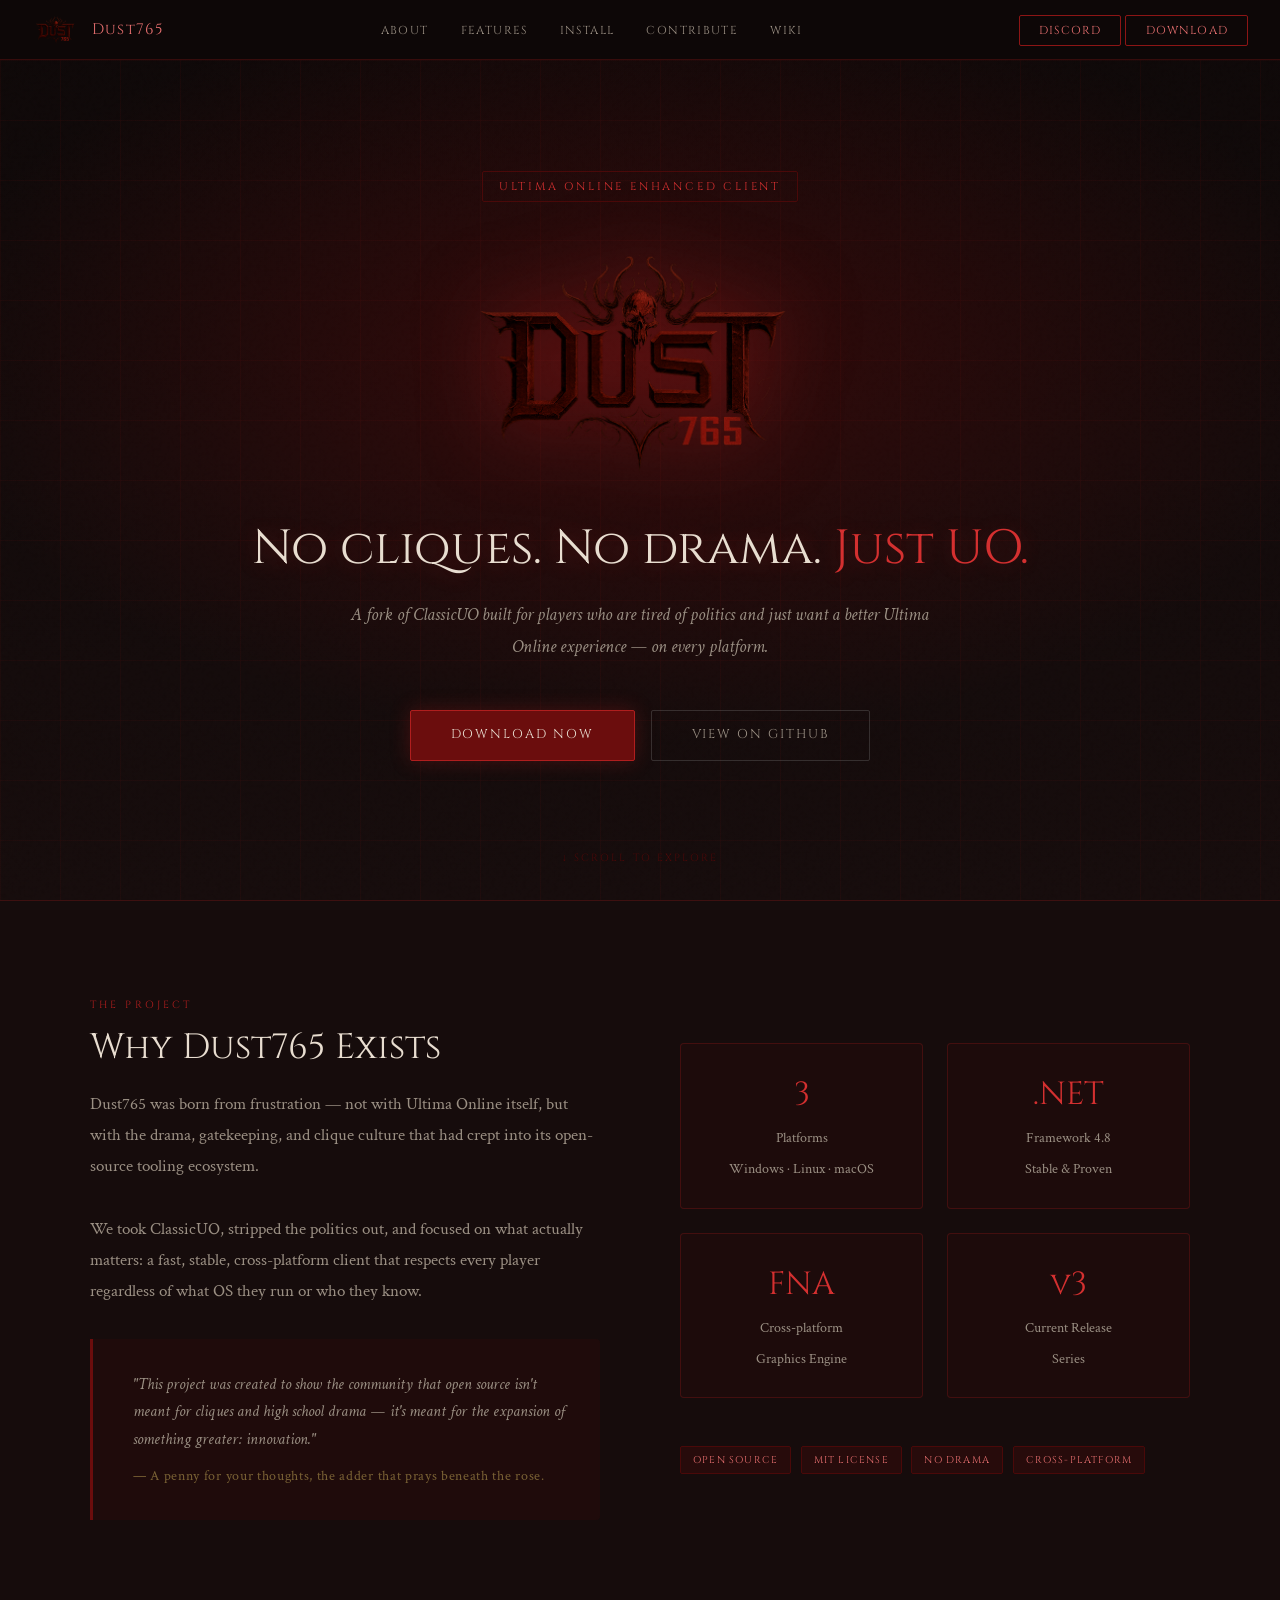
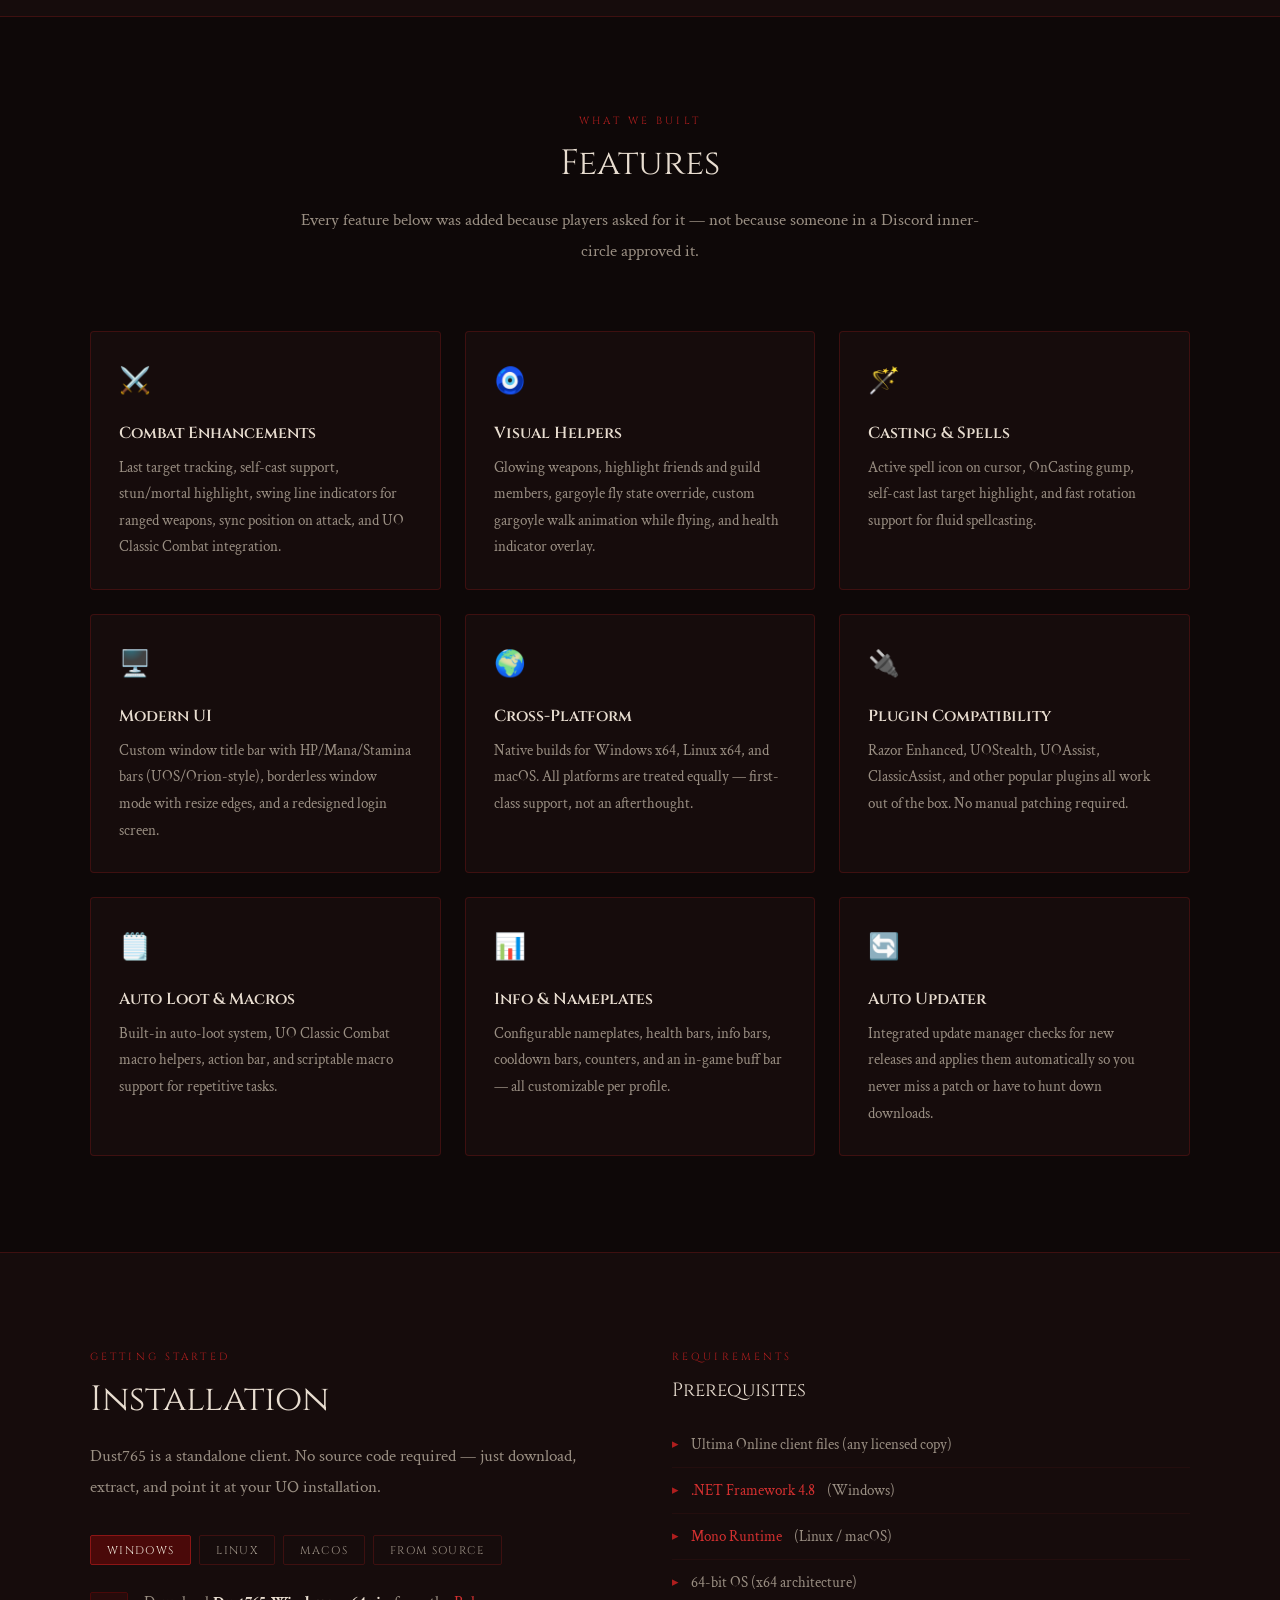
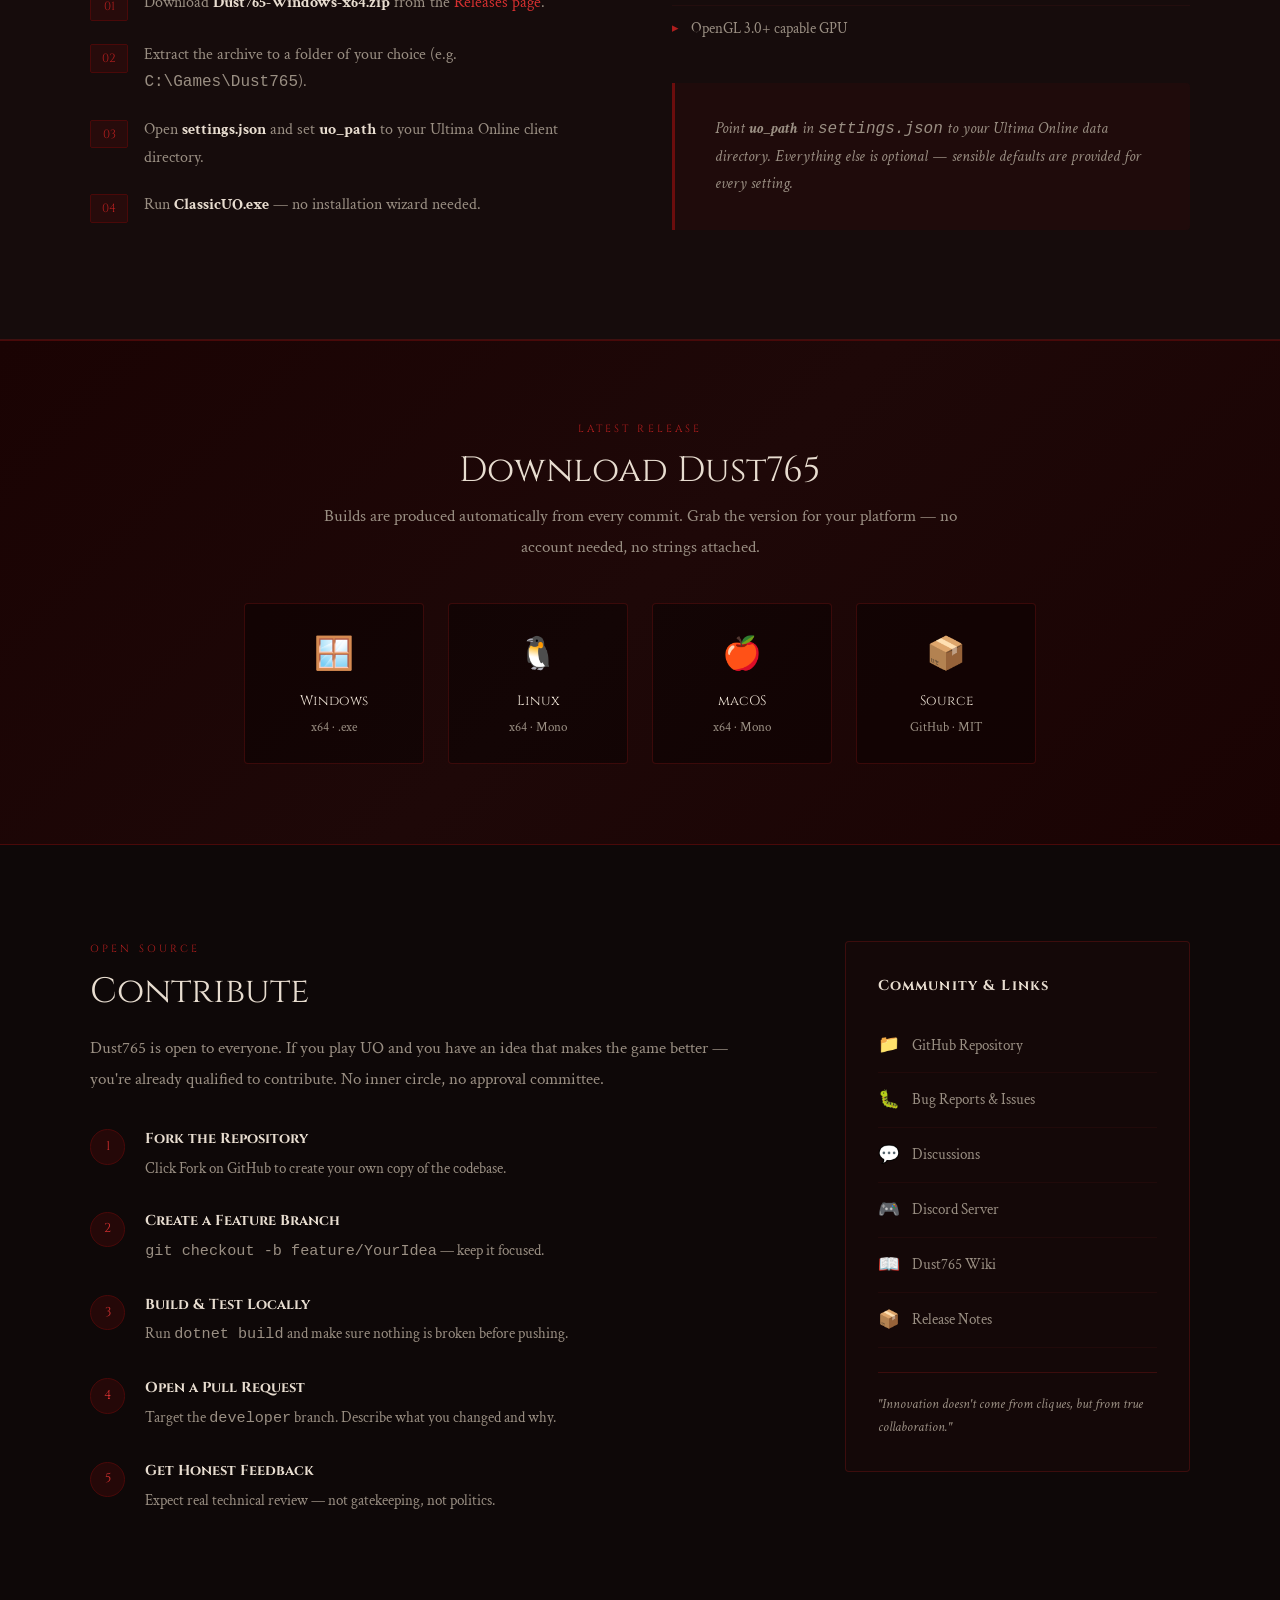
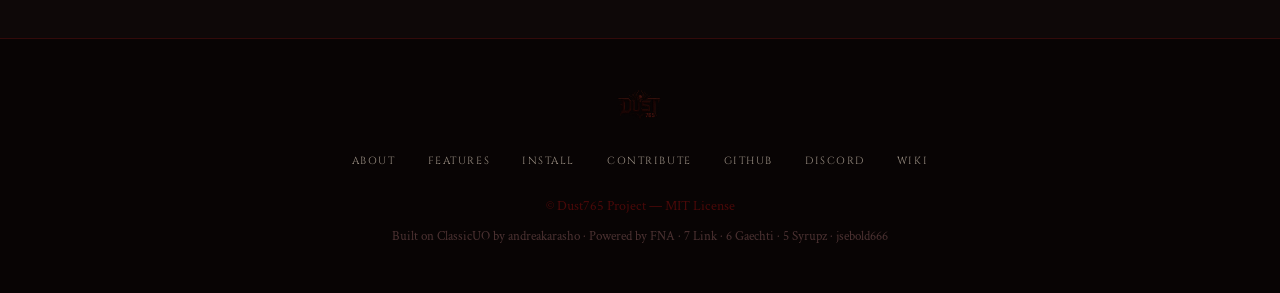
==== commit 514afe65: "fix layout" ====
--- a/index.html
+++ b/index.html
@@ -692,8 +692,13 @@
       <li><a href="#features">Features</a></li>
       <li><a href="#install">Install</a></li>
       <li><a href="#contribute">Contribute</a></li>
+      <li><a href="https://github.com/dust765/ClassicUO/wiki" target="_blank" >Wiki</a></li>
     </ul>
-    <a class="nav-cta" href="#download">Download</a>
+    <div>
+      <a class="nav-cta" href="https://discord.gg/9Vh7aqqX" target="_blank" rel="noopener">Discord</a>
+      <a class="nav-cta" href="#download">Download</a>
+    </div>
+    
   </nav>
 
   <!-- ── HERO ──────────────────────────────────────────────────── -->
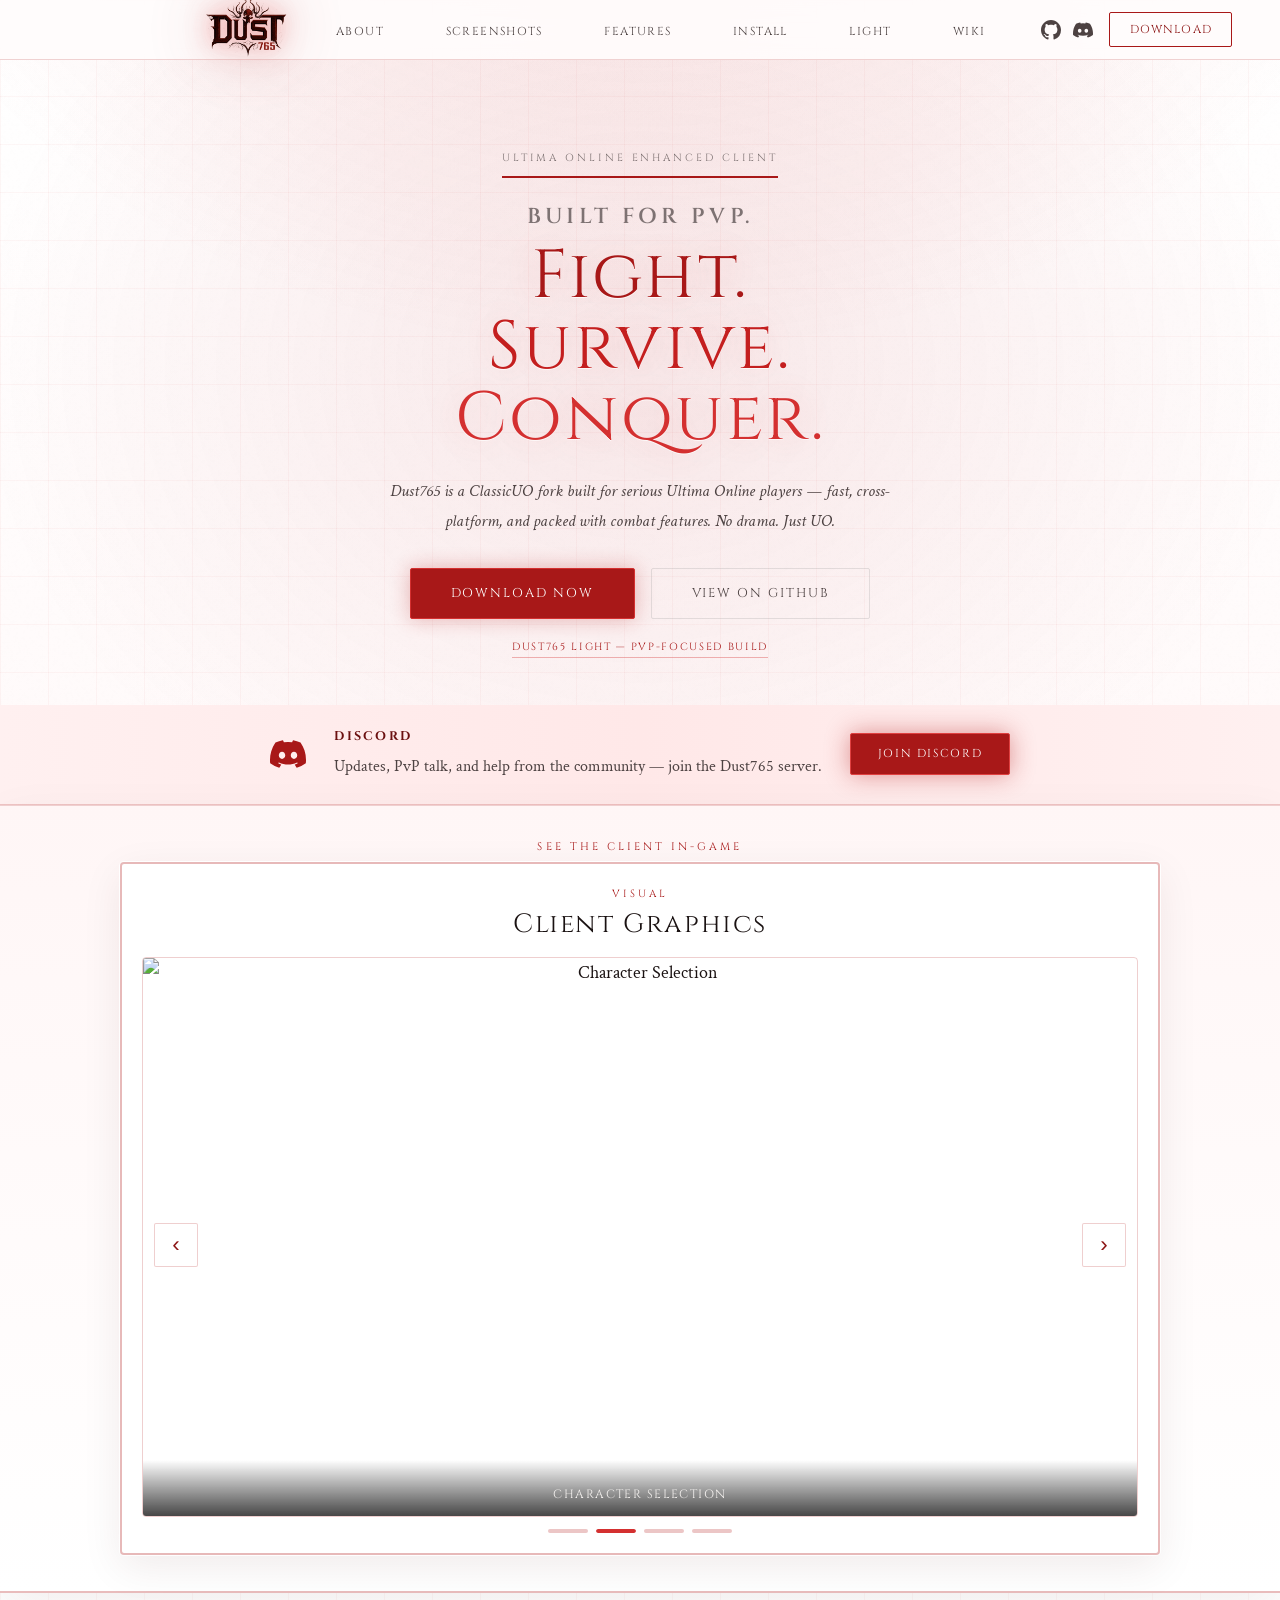
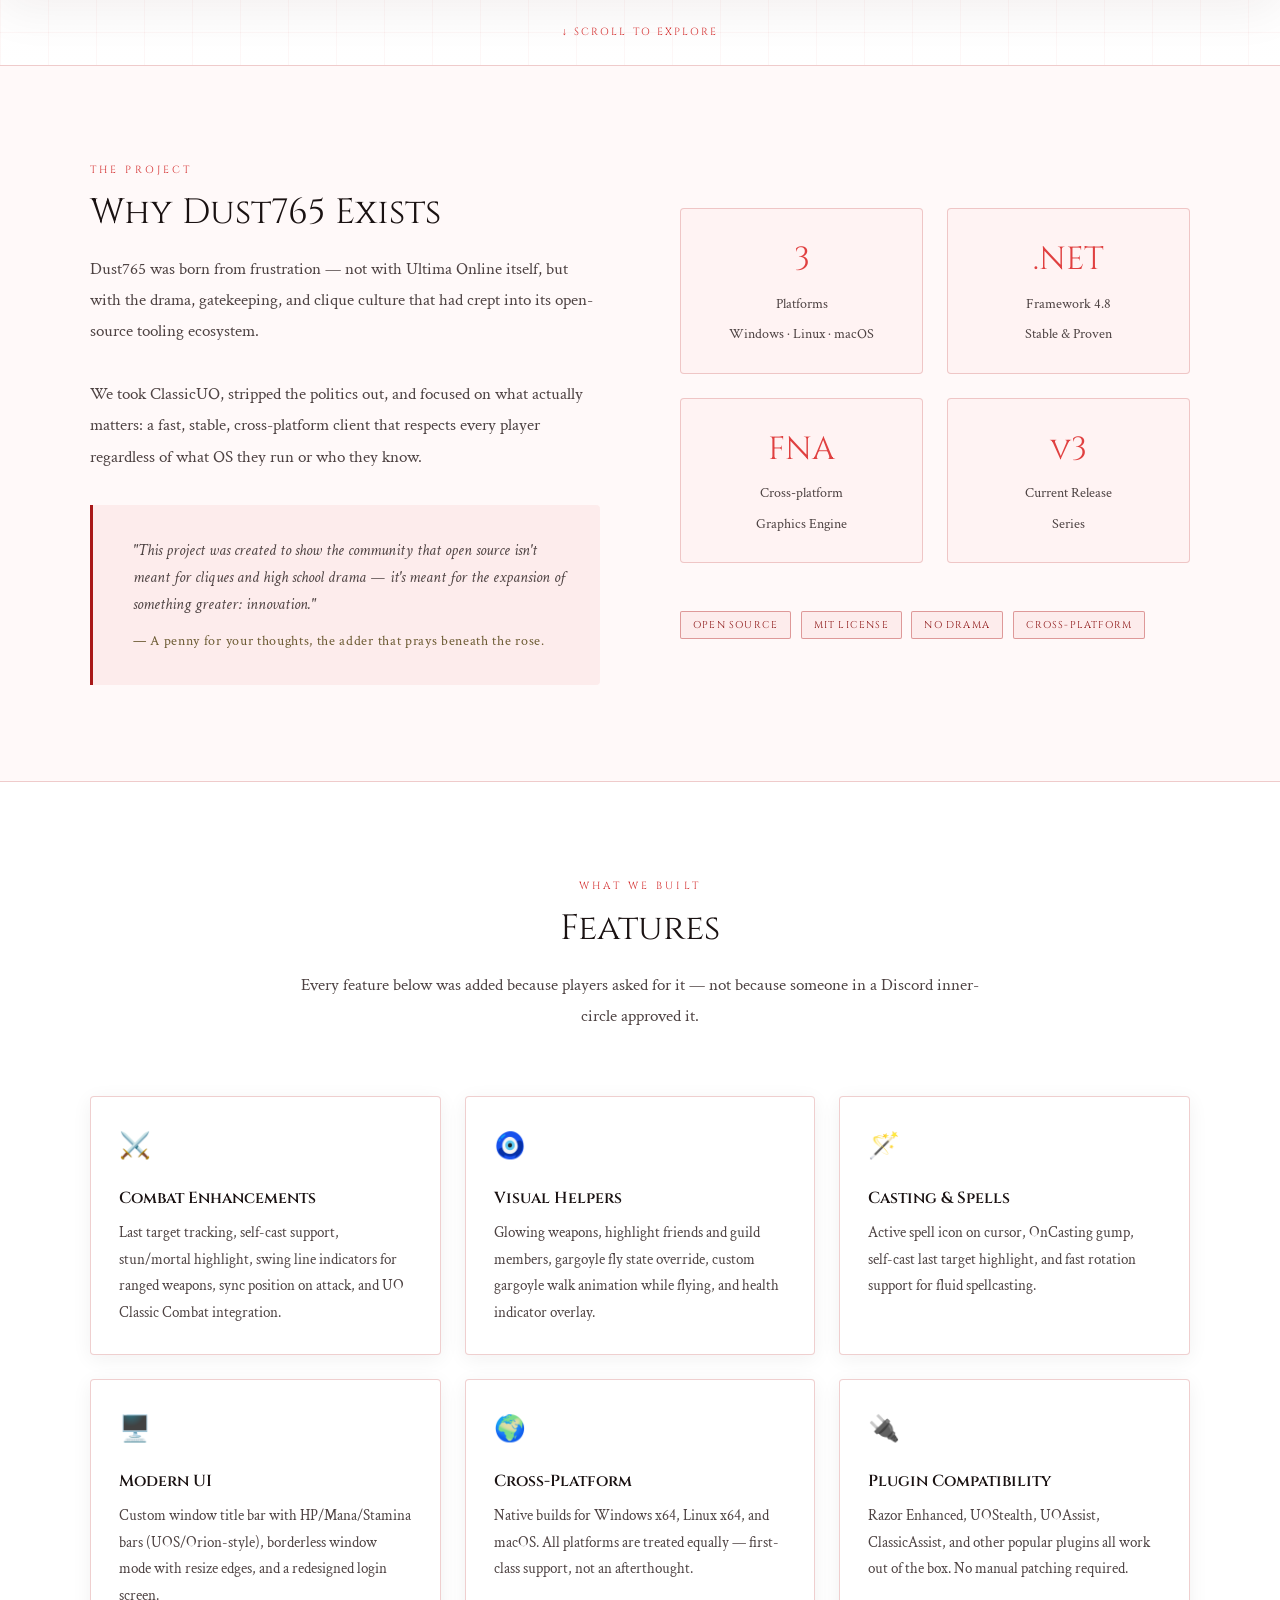
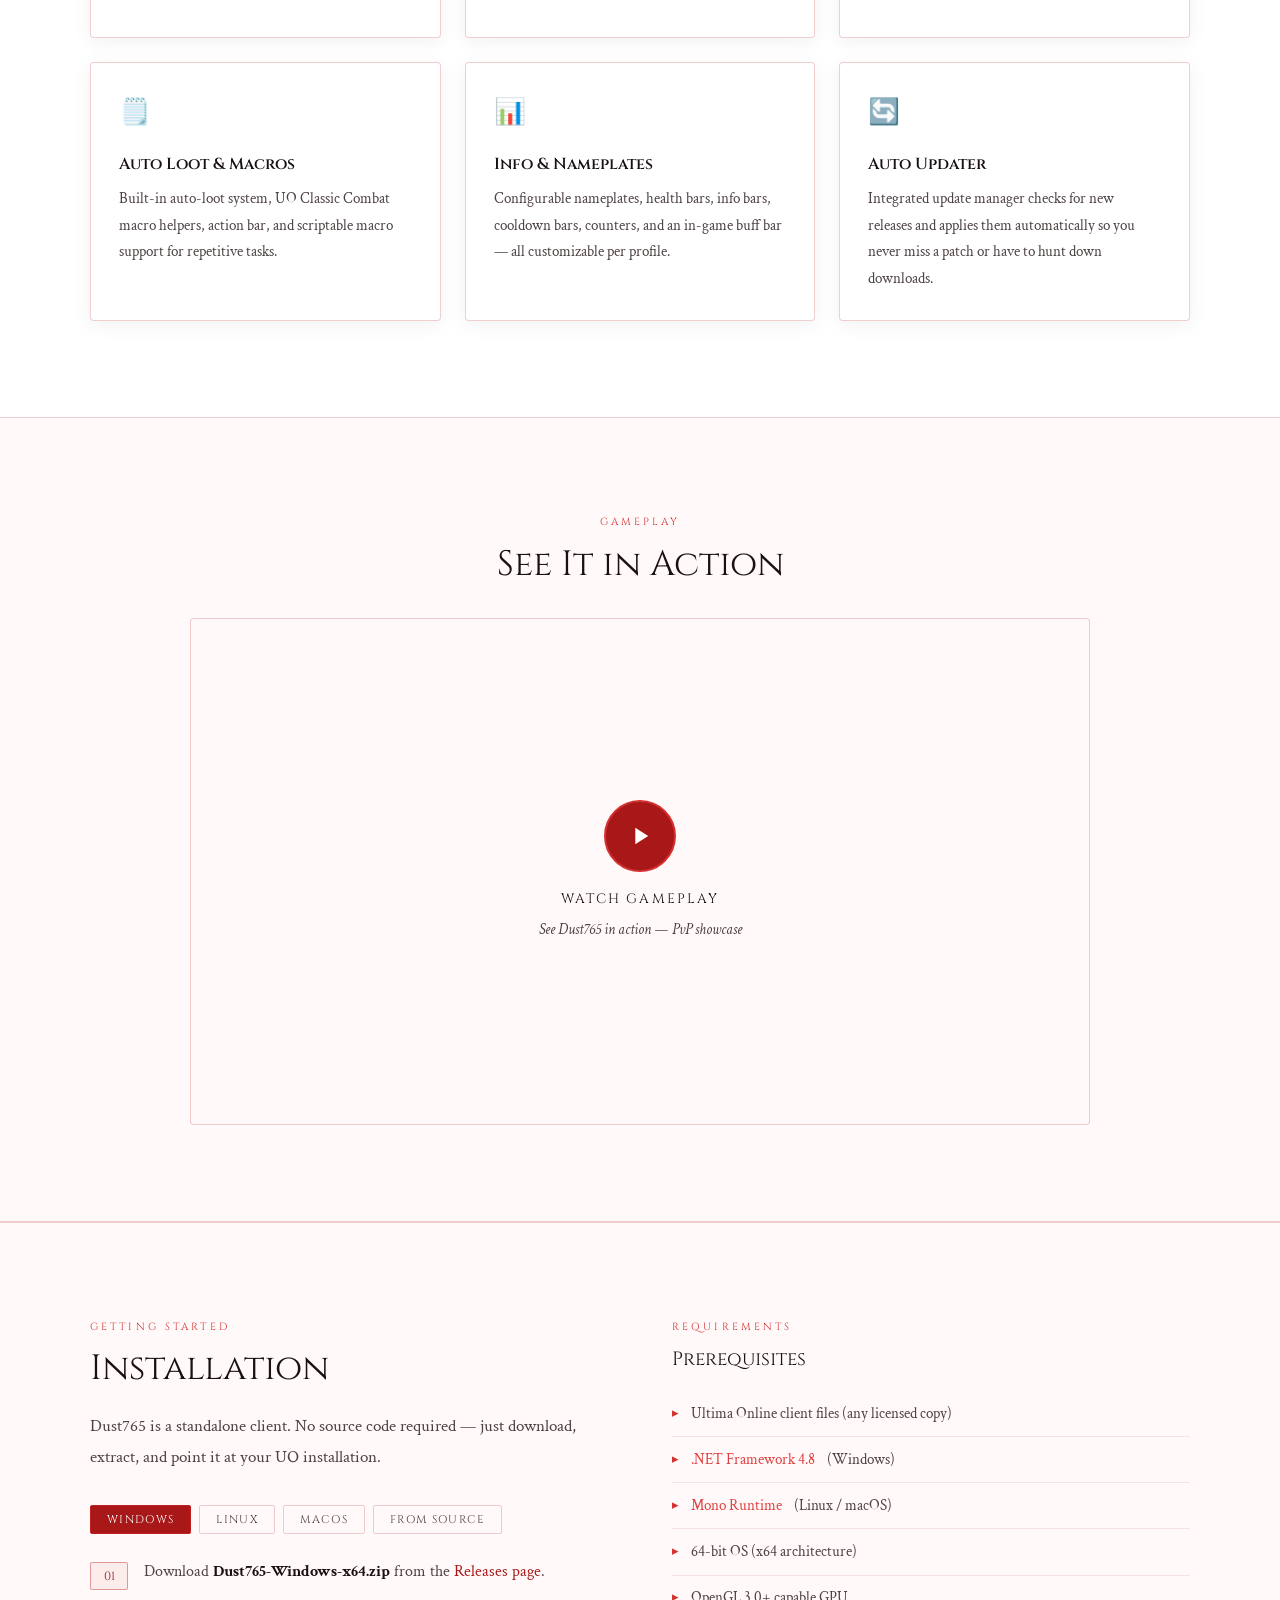
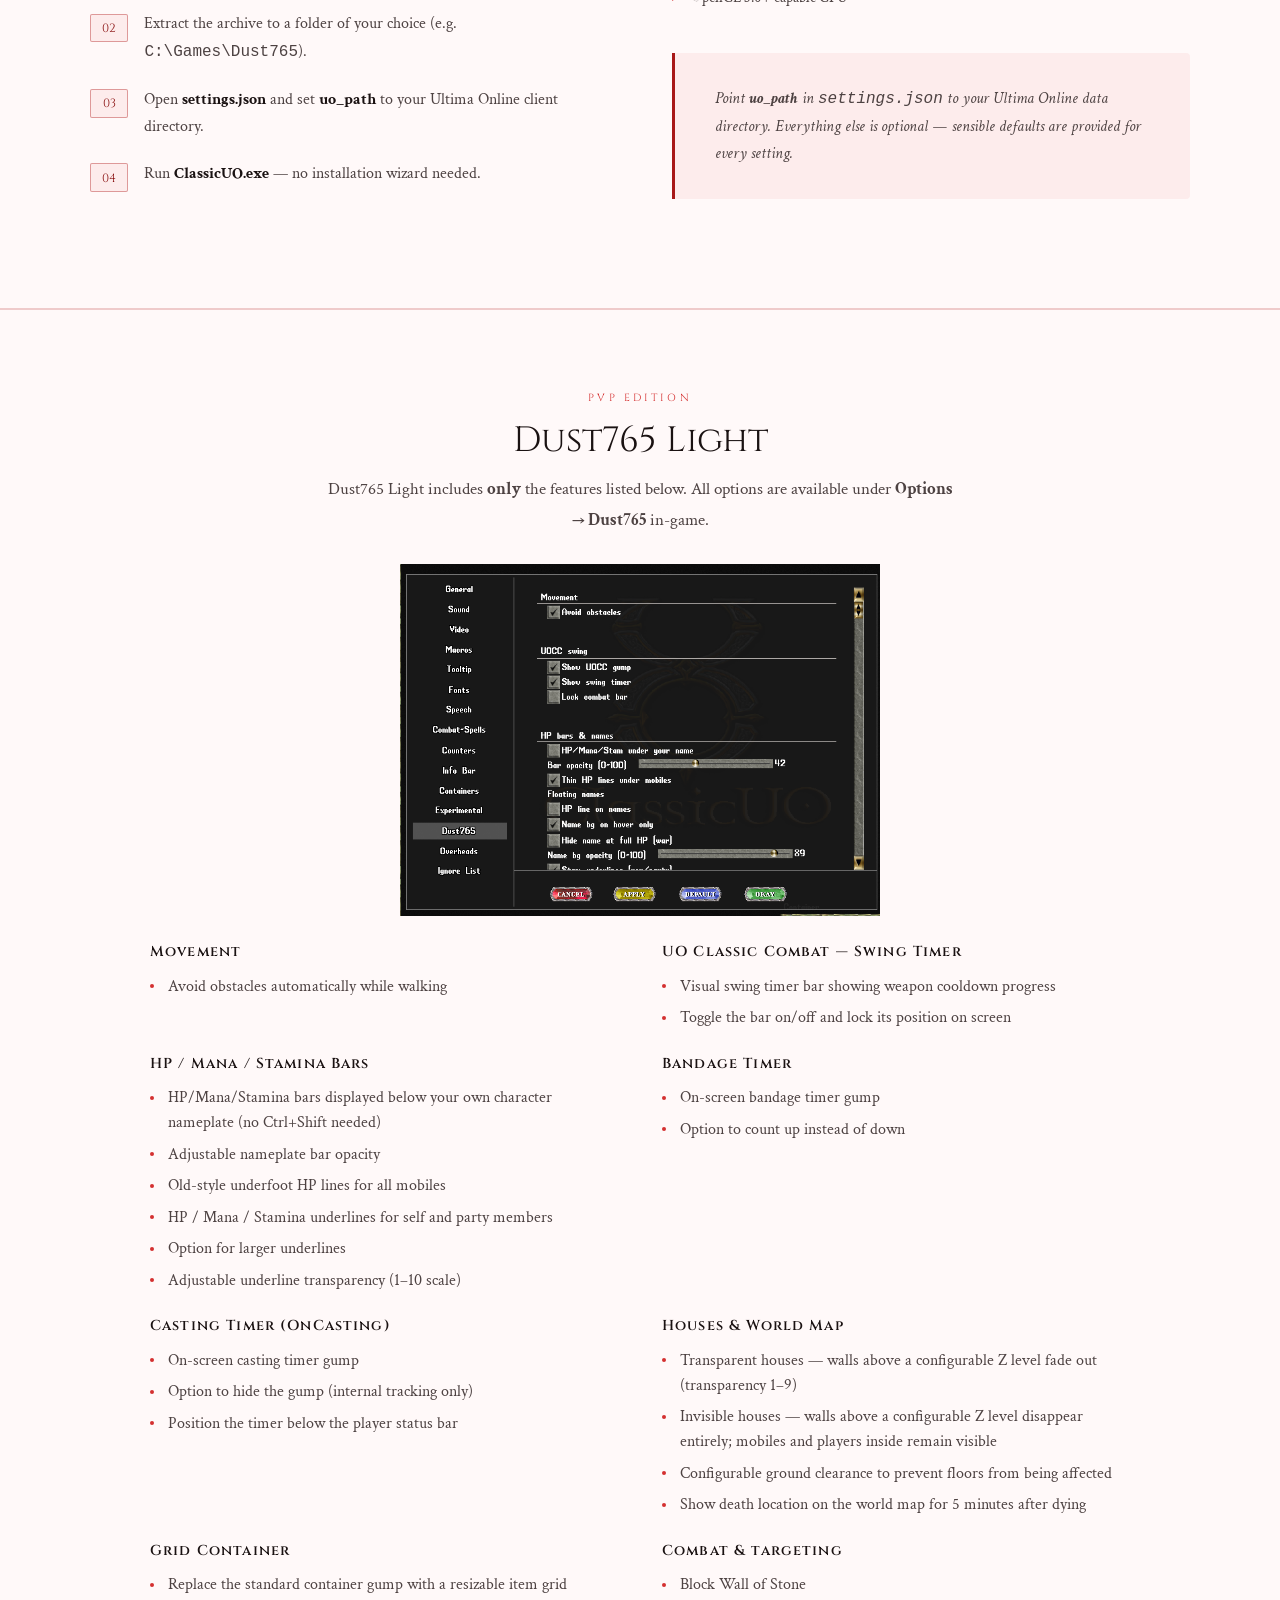
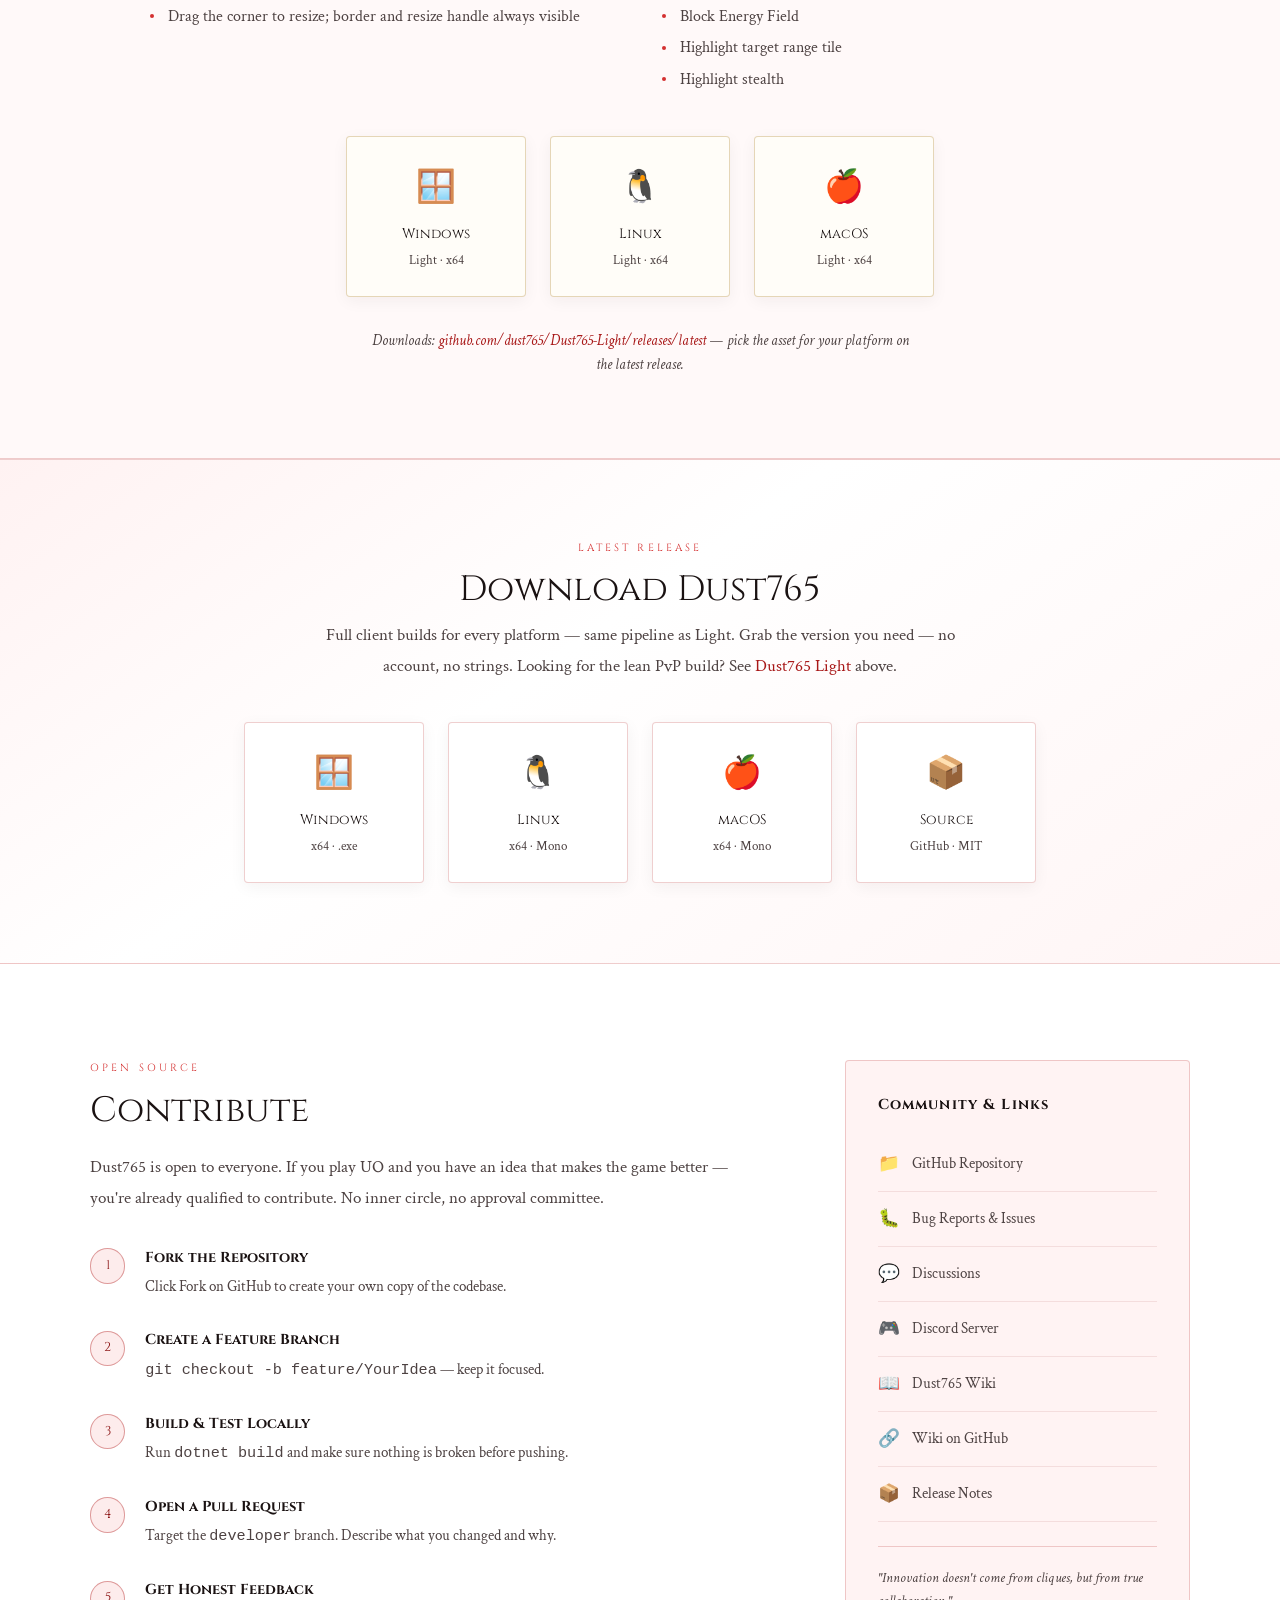
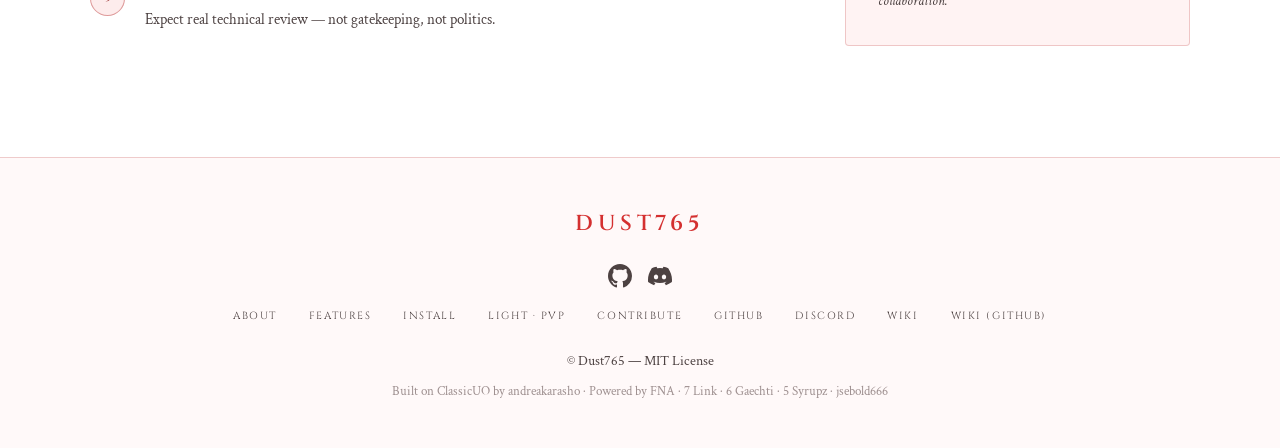
==== commit 9c6cf9c0: "fix" ====
--- a/index.html
+++ b/index.html
@@ -7,721 +7,141 @@
   <link rel="preconnect" href="https://fonts.googleapis.com" />
   <link rel="preconnect" href="https://fonts.gstatic.com" crossorigin />
   <link href="https://fonts.googleapis.com/css2?family=Cinzel:wght@400;600;700;900&family=Crimson+Text:ital,wght@0,400;0,600;1,400&family=Inter:wght@300;400;500&display=swap" rel="stylesheet" />
-
-  <style>
-    /* ── Reset & Base ─────────────────────────────────────────── */
-    *, *::before, *::after { box-sizing: border-box; margin: 0; padding: 0; }
-
-    :root {
-      --red-900: #1a0303;
-      --red-800: #2e0606;
-      --red-700: #4a0909;
-      --red-600: #6b0d0d;
-      --red-500: #8c1515;
-      --red-400: #b01e1e;
-      --red-300: #d43030;
-      --red-200: #e87070;
-      --red-100: #f5b0b0;
-      --gold:    #c8a96e;
-      --gold-dim:#7a6235;
-      --text:    #e8ddd0;
-      --text-dim:#9a8f83;
-      --bg:      #0e0808;
-      --bg2:     #160c0c;
-      --border:  rgba(180,30,30,0.25);
-    }
-
-    html { scroll-behavior: smooth; }
-
-    body {
-      font-family: 'Crimson Text', Georgia, serif;
-      background: var(--bg);
-      color: var(--text);
-      font-size: 18px;
-      line-height: 1.7;
-      overflow-x: hidden;
-    }
-
-    a { color: var(--red-300); text-decoration: none; transition: color .2s; }
-    a:hover { color: var(--red-200); }
-
-    /* ── Scrollbar ───────────────────────────────────────────── */
-    ::-webkit-scrollbar { width: 6px; }
-    ::-webkit-scrollbar-track { background: var(--bg); }
-    ::-webkit-scrollbar-thumb { background: var(--red-600); border-radius: 3px; }
-
-    /* ── Noise Overlay ───────────────────────────────────────── */
-    body::before {
-      content: '';
-      position: fixed; inset: 0;
-      background-image: url("data:image/svg+xml,%3Csvg viewBox='0 0 256 256' xmlns='http://www.w3.org/2000/svg'%3E%3Cfilter id='noise'%3E%3CfeTurbulence type='fractalNoise' baseFrequency='0.9' numOctaves='4' stitchTiles='stitch'/%3E%3C/filter%3E%3Crect width='100%25' height='100%25' filter='url(%23noise)' opacity='0.04'/%3E%3C/svg%3E");
-      pointer-events: none; z-index: 0; opacity: .4;
-    }
-
-    /* ── Navbar ──────────────────────────────────────────────── */
-    nav {
-      position: fixed; top: 0; left: 0; right: 0; z-index: 100;
-      display: flex; align-items: center; justify-content: space-between;
-      padding: 0 2rem;
-      height: 60px;
-      background: rgba(14,8,8,.92);
-      backdrop-filter: blur(10px);
-      border-bottom: 1px solid var(--border);
-    }
-
-    .nav-logo {
-      display: flex; align-items: center; gap: .75rem;
-    }
-    .nav-logo img {
-      height: 32px; filter: brightness(1.1);
-    }
-    .nav-logo span {
-      font-family: 'Cinzel', serif;
-      font-size: .95rem;
-      color: var(--red-200);
-      letter-spacing: .08em;
-    }
-
-    .nav-links {
-      display: flex; gap: 2rem; list-style: none;
-    }
-    .nav-links a {
-      font-family: 'Cinzel', serif;
-      font-size: .72rem;
-      letter-spacing: .12em;
-      color: var(--text-dim);
-      text-transform: uppercase;
-      transition: color .2s;
-    }
-    .nav-links a:hover { color: var(--red-200); }
-
-    .nav-cta {
-      font-family: 'Cinzel', serif;
-      font-size: .72rem;
-      letter-spacing: .1em;
-      text-transform: uppercase;
-      padding: .45rem 1.2rem;
-      border: 1px solid var(--red-500);
-      color: var(--red-200) !important;
-      border-radius: 2px;
-      transition: background .2s, color .2s;
-    }
-    .nav-cta:hover { background: var(--red-700); color: var(--text) !important; }
-
-    /* ── Hero ────────────────────────────────────────────────── */
-    .hero {
-      position: relative;
-      min-height: 100vh;
-      display: flex; flex-direction: column;
-      align-items: center; justify-content: center;
-      text-align: center;
-      padding: 8rem 2rem 6rem;
-      overflow: hidden;
-    }
-
-    .hero-bg {
-      position: absolute; inset: 0;
-      background:
-        radial-gradient(ellipse 80% 60% at 50% 40%, rgba(80,10,10,.55) 0%, transparent 70%),
-        linear-gradient(180deg, var(--bg) 0%, var(--bg2) 100%);
-      z-index: -1;
-    }
-
-    /* decorative grid lines */
-    .hero-bg::after {
-      content: '';
-      position: absolute; inset: 0;
-      background-image:
-        linear-gradient(rgba(140,21,21,.08) 1px, transparent 1px),
-        linear-gradient(90deg, rgba(140,21,21,.08) 1px, transparent 1px);
-      background-size: 60px 60px;
-    }
-
-    .hero-badge {
-      display: inline-block;
-      font-family: 'Cinzel', serif;
-      font-size: .7rem;
-      letter-spacing: .25em;
-      text-transform: uppercase;
-      color: var(--red-300);
-      border: 1px solid var(--red-700);
-      padding: .3rem 1rem;
-      border-radius: 2px;
-      margin-bottom: 2rem;
-    }
-
-    .hero-logo {
-      width: min(380px, 80vw);
-      margin-bottom: 2rem;
-      filter: drop-shadow(0 0 40px rgba(180,30,30,.5));
-      animation: logoFloat 6s ease-in-out infinite;
-    }
-
-    @keyframes logoFloat {
-      0%, 100% { transform: translateY(0); }
-      50%       { transform: translateY(-8px); }
-    }
-
-    .hero-title {
-      font-family: 'Cinzel', serif;
-      font-size: clamp(1.8rem, 4vw, 3rem);
-      font-weight: 400;
-      color: var(--text);
-      line-height: 1.25;
-      margin-bottom: 1.25rem;
-      text-shadow: 0 2px 20px rgba(200,50,50,.3);
-    }
-    .hero-title em {
-      font-style: normal;
-      color: var(--red-300);
-    }
-
-    .hero-sub {
-      max-width: 600px;
-      font-size: 1.15rem;
-      color: var(--text-dim);
-      margin-bottom: 3rem;
-      font-style: italic;
-    }
-
-    .hero-actions {
-      display: flex; flex-wrap: wrap; gap: 1rem; justify-content: center;
-    }
-
-    .btn-primary {
-      font-family: 'Cinzel', serif;
-      font-size: .8rem;
-      letter-spacing: .15em;
-      text-transform: uppercase;
-      padding: .85rem 2.5rem;
-      background: var(--red-600);
-      color: var(--text);
-      border: 1px solid var(--red-400);
-      border-radius: 2px;
-      cursor: pointer;
-      transition: background .2s, transform .15s, box-shadow .2s;
-      box-shadow: 0 0 20px rgba(180,30,30,.3);
-    }
-    .btn-primary:hover {
-      background: var(--red-500);
-      transform: translateY(-2px);
-      box-shadow: 0 4px 30px rgba(200,40,40,.45);
-    }
-
-    .btn-outline {
-      font-family: 'Cinzel', serif;
-      font-size: .8rem;
-      letter-spacing: .15em;
-      text-transform: uppercase;
-      padding: .85rem 2.5rem;
-      background: transparent;
-      color: var(--text-dim);
-      border: 1px solid rgba(150,150,150,.25);
-      border-radius: 2px;
-      cursor: pointer;
-      transition: border-color .2s, color .2s;
-    }
-    .btn-outline:hover { border-color: var(--red-500); color: var(--text); }
-
-    .hero-scroll {
-      position: absolute; bottom: 2rem;
-      font-family: 'Cinzel', serif;
-      font-size: .65rem;
-      letter-spacing: .2em;
-      color: var(--red-700);
-      text-transform: uppercase;
-      animation: pulse 2.5s ease-in-out infinite;
-    }
-    @keyframes pulse { 0%,100%{opacity:.4} 50%{opacity:1} }
-
-    /* ── Section base ─────────────────────────────────────────── */
-    section {
-      position: relative;
-      padding: 6rem 2rem;
-    }
-
-    .container {
-      max-width: 1100px;
-      margin: 0 auto;
-    }
-
-    .section-label {
-      font-family: 'Cinzel', serif;
-      font-size: .65rem;
-      letter-spacing: .3em;
-      text-transform: uppercase;
-      color: var(--red-400);
-      margin-bottom: .75rem;
-    }
-
-    .section-title {
-      font-family: 'Cinzel', serif;
-      font-size: clamp(1.4rem, 3vw, 2.2rem);
-      font-weight: 400;
-      color: var(--text);
-      margin-bottom: 1.25rem;
-      line-height: 1.2;
-    }
-
-    .section-body {
-      font-size: 1.05rem;
-      color: var(--text-dim);
-      max-width: 680px;
-      line-height: 1.85;
-    }
-
-    hr.divider {
-      border: none;
-      border-top: 1px solid var(--border);
-      margin: 0;
-    }
-
-    /* ── About ───────────────────────────────────────────────── */
-    #about {
-      background: var(--bg2);
-      border-top: 1px solid var(--border);
-      border-bottom: 1px solid var(--border);
-    }
-
-    .about-grid {
-      display: grid;
-      grid-template-columns: 1fr 1fr;
-      gap: 5rem;
-      align-items: center;
-    }
-
-    .about-quote {
-      position: relative;
-      padding: 2rem 2rem 2rem 2.5rem;
-      border-left: 3px solid var(--red-600);
-      background: rgba(80,10,10,.15);
-      border-radius: 0 4px 4px 0;
-      margin-top: 2rem;
-    }
-    .about-quote p {
-      font-size: 1rem;
-      color: var(--text-dim);
-      font-style: italic;
-    }
-    .about-quote cite {
-      display: block;
-      margin-top: .75rem;
-      font-size: .85rem;
-      color: var(--gold-dim);
-      font-style: normal;
-      letter-spacing: .05em;
-    }
-
-    .about-stats {
-      display: grid;
-      grid-template-columns: 1fr 1fr;
-      gap: 1.5rem;
-    }
-
-    .stat-card {
-      background: rgba(80,10,10,.12);
-      border: 1px solid var(--border);
-      border-radius: 4px;
-      padding: 1.5rem;
-      text-align: center;
-      transition: border-color .2s, background .2s;
-    }
-    .stat-card:hover {
-      border-color: var(--red-500);
-      background: rgba(100,15,15,.22);
-    }
-    .stat-card .num {
-      font-family: 'Cinzel', serif;
-      font-size: 2rem;
-      color: var(--red-300);
-      display: block;
-    }
-    .stat-card .lbl {
-      font-size: .85rem;
-      color: var(--text-dim);
-      margin-top: .25rem;
-    }
-
-    /* ── Features ────────────────────────────────────────────── */
-    #features {
-      background: var(--bg);
-    }
-
-    .features-header {
-      text-align: center;
-      margin-bottom: 4rem;
-    }
-
-    .features-grid {
-      display: grid;
-      grid-template-columns: repeat(auto-fill, minmax(320px, 1fr));
-      gap: 1.5rem;
-    }
-
-    .feat-card {
-      background: var(--bg2);
-      border: 1px solid var(--border);
-      border-radius: 4px;
-      padding: 1.75rem;
-      transition: transform .2s, border-color .2s, box-shadow .2s;
-    }
-    .feat-card:hover {
-      transform: translateY(-4px);
-      border-color: var(--red-500);
-      box-shadow: 0 8px 30px rgba(150,20,20,.2);
-    }
-
-    .feat-icon {
-      font-size: 1.6rem;
-      margin-bottom: 1rem;
-      display: block;
-    }
-
-    .feat-title {
-      font-family: 'Cinzel', serif;
-      font-size: 1rem;
-      font-weight: 600;
-      color: var(--text);
-      margin-bottom: .5rem;
-    }
-
-    .feat-desc {
-      font-size: .95rem;
-      color: var(--text-dim);
-      line-height: 1.75;
-    }
-
-    /* ── Install ─────────────────────────────────────────────── */
-    #install {
-      background: var(--bg2);
-      border-top: 1px solid var(--border);
-      border-bottom: 1px solid var(--border);
-    }
-
-    .install-grid {
-      display: grid;
-      grid-template-columns: 1fr 1fr;
-      gap: 4rem;
-      align-items: start;
-    }
-
-    .platform-tabs {
-      display: flex; gap: .5rem; margin-bottom: 1.5rem; flex-wrap: wrap;
-    }
-
-    .tab-btn {
-      font-family: 'Cinzel', serif;
-      font-size: .7rem;
-      letter-spacing: .12em;
-      text-transform: uppercase;
-      padding: .4rem 1rem;
-      background: transparent;
-      border: 1px solid var(--border);
-      color: var(--text-dim);
-      border-radius: 2px;
-      cursor: pointer;
-      transition: all .2s;
-    }
-    .tab-btn.active, .tab-btn:hover {
-      background: var(--red-700);
-      border-color: var(--red-500);
-      color: var(--text);
-    }
-
-    .tab-content { display: none; }
-    .tab-content.active { display: block; }
-
-    .steps {
-      list-style: none;
-      counter-reset: step-counter;
-    }
-    .steps li {
-      counter-increment: step-counter;
-      display: flex;
-      gap: 1rem;
-      margin-bottom: 1.25rem;
-      align-items: flex-start;
-    }
-    .steps li::before {
-      content: counter(step-counter, decimal-leading-zero);
-      font-family: 'Cinzel', serif;
-      font-size: .75rem;
-      color: var(--red-400);
-      background: rgba(80,10,10,.3);
-      border: 1px solid var(--red-700);
-      border-radius: 2px;
-      padding: .2rem .5rem;
-      min-width: 2.4rem;
-      text-align: center;
-      margin-top: .2rem;
-      flex-shrink: 0;
-    }
-    .steps li span {
-      font-size: 1rem;
-      color: var(--text-dim);
-    }
-    .steps li strong { color: var(--text); }
-
-    .code-block {
-      background: #0a0606;
-      border: 1px solid var(--border);
-      border-left: 3px solid var(--red-600);
-      border-radius: 0 4px 4px 0;
-      padding: 1.25rem 1.5rem;
-      font-family: 'Courier New', monospace;
-      font-size: .85rem;
-      color: #ccc;
-      margin-top: 1.25rem;
-      overflow-x: auto;
-      line-height: 1.8;
-    }
-    .code-block .cmd-comment { color: var(--red-700); }
-    .code-block .cmd-main    { color: #e8d5b0; }
-
-    .prereq-list {
-      list-style: none;
-    }
-    .prereq-list li {
-      display: flex; align-items: center; gap: .75rem;
-      padding: .6rem 0;
-      border-bottom: 1px solid rgba(150,30,30,.1);
-      font-size: .95rem;
-      color: var(--text-dim);
-    }
-    .prereq-list li:last-child { border-bottom: none; }
-    .prereq-list li::before {
-      content: '▸';
-      color: var(--red-400);
-      font-size: .8rem;
-      flex-shrink: 0;
-    }
-    .prereq-list a { color: var(--red-300); }
-
-    /* ── Contribute ──────────────────────────────────────────── */
-    #contribute {
-      background: var(--bg);
-    }
-
-    .contribute-grid {
-      display: grid;
-      grid-template-columns: 2fr 1fr;
-      gap: 4rem;
-      align-items: start;
-    }
-
-    .contribute-steps {
-      margin-top: 2rem;
-    }
-
-    .c-step {
-      display: flex; gap: 1.25rem;
-      margin-bottom: 1.75rem;
-    }
-    .c-step-num {
-      font-family: 'Cinzel', serif;
-      font-size: .8rem;
-      color: var(--red-300);
-      background: rgba(80,10,10,.35);
-      border: 1px solid var(--red-700);
-      border-radius: 50%;
-      width: 2.2rem; height: 2.2rem;
-      display: flex; align-items: center; justify-content: center;
-      flex-shrink: 0;
-      margin-top: .15rem;
-    }
-    .c-step-body strong {
-      font-family: 'Cinzel', serif;
-      font-size: .9rem;
-      color: var(--text);
-      display: block;
-      margin-bottom: .25rem;
-    }
-    .c-step-body p {
-      font-size: .95rem;
-      color: var(--text-dim);
-    }
-
-    .links-panel {
-      background: rgba(80,10,10,.1);
-      border: 1px solid var(--border);
-      border-radius: 4px;
-      padding: 2rem;
-    }
-    .links-panel h3 {
-      font-family: 'Cinzel', serif;
-      font-size: .9rem;
-      color: var(--text);
-      margin-bottom: 1.25rem;
-      letter-spacing: .08em;
-    }
-    .link-item {
-      display: flex;
-      align-items: center;
-      gap: .75rem;
-      padding: .75rem 0;
-      border-bottom: 1px solid rgba(150,30,30,.1);
-      font-size: .95rem;
-      color: var(--text-dim);
-      transition: color .2s;
-    }
-    .link-item:last-child { border-bottom: none; }
-    .link-item:hover { color: var(--text); }
-    .link-item .li-icon { font-size: 1.1rem; }
-    .link-item a { color: inherit; }
-
-    /* ── Download banner ─────────────────────────────────────── */
-    #download {
-      background: linear-gradient(135deg, var(--red-900) 0%, #1e0808 50%, var(--red-900) 100%);
-      border-top: 1px solid var(--red-700);
-      border-bottom: 1px solid var(--red-700);
-      text-align: center;
-      padding: 5rem 2rem;
-    }
-    #download .section-title { margin-bottom: .5rem; }
-    #download .section-body { margin: 0 auto 2.5rem; text-align: center; }
-
-    .download-grid {
-      display: flex; flex-wrap: wrap; gap: 1.5rem;
-      justify-content: center;
-      margin-top: 2rem;
-    }
-
-    .dl-card {
-      background: rgba(0,0,0,.35);
-      border: 1px solid var(--border);
-      border-radius: 4px;
-      padding: 1.5rem 2rem;
-      min-width: 180px;
-      text-align: center;
-      transition: border-color .2s, background .2s;
-    }
-    .dl-card:hover { border-color: var(--red-400); background: rgba(80,10,10,.25); }
-    .dl-card .dl-icon { font-size: 2rem; display: block; margin-bottom: .5rem; }
-    .dl-card .dl-name {
-      font-family: 'Cinzel', serif;
-      font-size: .85rem;
-      color: var(--text);
-    }
-    .dl-card .dl-sub {
-      font-size: .8rem;
-      color: var(--text-dim);
-      margin-top: .25rem;
-    }
-
-    /* ── Footer ──────────────────────────────────────────────── */
-    footer {
-      background: #080404;
-      border-top: 1px solid var(--border);
-      padding: 3rem 2rem;
-      text-align: center;
-    }
-    footer img {
-      height: 36px;
-      margin-bottom: 1.25rem;
-      opacity: .7;
-      filter: grayscale(.3);
-    }
-    .footer-links {
-      display: flex; flex-wrap: wrap; gap: 2rem;
-      justify-content: center;
-      margin-bottom: 1.5rem;
-    }
-    .footer-links a {
-      font-family: 'Cinzel', serif;
-      font-size: .65rem;
-      letter-spacing: .15em;
-      text-transform: uppercase;
-      color: var(--text-dim);
-    }
-    .footer-links a:hover { color: var(--red-300); }
-
-    .footer-copy {
-      font-size: .85rem;
-      color: var(--red-700);
-    }
-    .footer-credits {
-      margin-top: .5rem;
-      font-size: .82rem;
-      color: rgba(120,80,80,.6);
-    }
-
-    /* ── Misc utilities ──────────────────────────────────────── */
-    .text-accent { color: var(--red-300); }
-    .mt-2 { margin-top: 2rem; }
-
-    /* ── Badge row ───────────────────────────────────────────── */
-    .badge-row {
-      display: flex; flex-wrap: wrap; gap: .6rem; margin-top: 1.5rem;
-    }
-    .badge {
-      font-family: 'Cinzel', serif;
-      font-size: .62rem;
-      letter-spacing: .12em;
-      text-transform: uppercase;
-      padding: .28rem .75rem;
-      border-radius: 2px;
-      background: rgba(80,10,10,.3);
-      border: 1px solid var(--red-700);
-      color: var(--red-200);
-    }
-
-    /* ── Responsive ──────────────────────────────────────────── */
-    @media (max-width: 860px) {
-      .about-grid,
-      .install-grid,
-      .contribute-grid { grid-template-columns: 1fr; gap: 2.5rem; }
-      .nav-links { display: none; }
-    }
-
-    @media (max-width: 560px) {
-      .about-stats { grid-template-columns: 1fr 1fr; }
-      .features-grid { grid-template-columns: 1fr; }
-    }
-  </style>
+  <link rel="stylesheet" href="css/index.css" />
 </head>
 <body>
 
   <!-- ── NAV ───────────────────────────────────────────────────── -->
   <nav>
-    <div class="nav-logo">
-      <img src="logodust.png" alt="Dust765" />
-      <span>Dust765</span>
-    </div>
-    <ul class="nav-links">
-      <li><a href="#about">About</a></li>
-      <li><a href="#features">Features</a></li>
-      <li><a href="#install">Install</a></li>
-      <li><a href="#contribute">Contribute</a></li>
-      <li><a href="https://github.com/dust765/ClassicUO/wiki" target="_blank" >Wiki</a></li>
-    </ul>
-    <div>
-      <a class="nav-cta" href="https://discord.gg/9Vh7aqqX" target="_blank" rel="noopener">Discord</a>
+    <div class="nav-cluster">
+      <a href="#home" class="nav-brand-circle nav-brand-bar nav-active" id="nav-home-link" aria-label="Dust765 — Home">
+        <img src="logodust.png" alt="" width="248" height="149" decoding="async" />
+      </a>
+      <ul class="nav-links">
+        <li><a href="#about">About</a></li>
+        <li><a href="#screenshots">Screenshots</a></li>
+        <li><a href="#features">Features</a></li>
+        <li><a href="#install">Install</a></li>
+        <li><a href="#download-light">Light</a></li>
+        <li><a href="wiki.html">Wiki</a></li>
+      </ul>
+    </div>
+    <div class="nav-right">
+      <div class="nav-social">
+        <a href="https://github.com/dust765/ClassicUO" target="_blank" rel="noopener" aria-label="GitHub">
+          <svg width="20" height="20" viewBox="0 0 16 16" fill="currentColor" aria-hidden="true"><path d="M8 0C3.58 0 0 3.58 0 8c0 3.54 2.29 6.53 5.47 7.59.4.07.55-.17.55-.38 0-.19-.01-.82-.01-1.49-2.01.37-2.53-.49-2.69-.94-.09-.23-.48-.94-.82-1.13-.28-.15-.68-.52-.01-.53.63-.01 1.08.58 1.23.82.72 1.21 1.87.87 2.33.66.07-.52.28-.87.51-1.07-1.78-.2-3.64-.89-3.64-3.95 0-.87.31-1.59.82-2.15-.08-.2-.36-1.02.08-2.12 0 0 .67-.21 2.2.82.64-.18 1.32-.27 2-.27.68 0 1.36.09 2 .27 1.53-1.04 2.2-.82 2.2-.82.44 1.1.16 1.92.08 2.12.51.56.82 1.27.82 2.15 0 3.07-1.87 3.75-3.65 3.95.29.25.54.73.54 1.48 0 1.07-.01 1.93-.01 2.2 0 .21.15.46.55.38A8.013 8.013 0 0016 8c0-4.42-3.58-8-8-8z"/></svg>
+        </a>
+        <a href="https://discord.gg/9Vh7aqqX" target="_blank" rel="noopener" aria-label="Discord">
+          <svg width="20" height="20" viewBox="0 0 24 24" fill="currentColor" aria-hidden="true"><path d="M20.317 4.37a19.791 19.791 0 0 0-4.885-1.515.074.074 0 0 0-.079.037c-.21.375-.444.864-.608 1.25a18.27 18.27 0 0 0-5.487 0 12.64 12.64 0 0 0-.617-1.25.077.077 0 0 0-.079-.037A19.736 19.736 0 0 0 3.677 4.37a.07.07 0 0 0-.032.027C.533 9.046-.32 13.58.099 18.057a.082.082 0 0 0 .031.057 19.9 19.9 0 0 0 5.993 3.03.078.078 0 0 0 .084-.028 14.09 14.09 0 0 0 1.226-1.994.076.076 0 0 0-.041-.106 13.107 13.107 0 0 1-1.872-.892.077.077 0 0 1-.008-.128 10.2 10.2 0 0 0 .372-.292.074.074 0 0 1 .077-.01c3.928 1.793 8.18 1.793 12.062 0a.074.074 0 0 1 .078.01c.12.098.246.198.373.292a.077.077 0 0 1-.006.127 12.299 12.299 0 0 1-1.873.892.077.077 0 0 0-.041.107c.36.698.772 1.362 1.225 1.993a.076.076 0 0 0 .084.028 19.839 19.839 0 0 0 6.002-3.03.077.077 0 0 0 .032-.054c.5-5.177-.838-9.674-3.549-13.66a.061.061 0 0 0-.031-.03zM8.02 15.33c-1.183 0-2.157-1.085-2.157-2.419 0-1.333.956-2.419 2.157-2.419 1.21 0 2.176 1.096 2.157 2.42 0 1.333-.956 2.418-2.157 2.418zm7.975 0c-1.183 0-2.157-1.085-2.157-2.419 0-1.333.955-2.419 2.157-2.419 1.21 0 2.176 1.096 2.157 2.42 0 1.333-.946 2.418-2.157 2.418z"/></svg>
+        </a>
+      </div>
       <a class="nav-cta" href="#download">Download</a>
     </div>
+    <input type="checkbox" id="nav-toggle" class="nav-toggle-input" aria-hidden="true" />
+    <label for="nav-toggle" class="nav-hamburger" aria-label="Menu">
+      <span></span><span></span><span></span>
+    </label>
+    <div class="nav-drawer">
+      <a href="#home" class="nav-brand-circle nav-drawer-brand" aria-label="Dust765 — Home">
+        <img src="logodust.png" alt="" width="248" height="149" decoding="async" />
+      </a>
+      <ul>
+        <li><a href="#about">About</a></li>
+        <li><a href="#screenshots">Screenshots</a></li>
+        <li><a href="#features">Features</a></li>
+        <li><a href="#install">Install</a></li>
+        <li>
+          <a href="#download-light" class="nav-drawer-light" aria-label="Dust765 Light — PvP version">
+            <img src="light.png" alt="" class="nav-light-badge" width="80" height="30" decoding="async" />
+            <span>Light · PvP</span>
+          </a>
+        </li>
+        <li><a href="#video">Video</a></li>
+        <li><a href="#download">Download</a></li>
+        <li><a href="wiki.html">Wiki</a></li>
+        <li><a href="https://github.com/dust765/ClassicUO" target="_blank" rel="noopener">GitHub</a></li>
+        <li><a href="https://discord.gg/9Vh7aqqX" target="_blank" rel="noopener">Discord</a></li>
+      </ul>
+    </div>
+  </nav>
+
+  <!-- ── HERO ──────────────────────────────────────────────────── -->
+  <section class="hero hero-red" id="home">
+    <canvas id="particles" width="800" height="600" style="position:absolute;inset:0;z-index:-2;width:100%;height:100%"></canvas>
+    <div class="hero-bg"></div>
+
+    <div class="hero-main">
+      <div class="hero-copy">
+        <div class="hero-badge">Ultima Online Enhanced Client</div>
+
+        <h1 class="hero-title">
+          <span class="hero-title-kicker">Built for PvP.</span>
+          <span class="hero-lema" aria-label="Fight. Survive. Conquer.">
+            <span class="hero-lema-line"><em>Fight.</em></span>
+            <span class="hero-lema-line"><em>Survive.</em></span>
+            <span class="hero-lema-line"><em>Conquer.</em></span>
+          </span>
+        </h1>
+
+        <p class="hero-sub">
+          Dust765 is a ClassicUO fork built for serious Ultima Online players —
+          fast, cross-platform, and packed with combat features. No drama. Just UO.
+        </p>
+
+        <div class="hero-actions">
+          <a class="btn-primary" href="#download">Download Now</a>
+          <a class="btn-outline" href="https://github.com/dust765/ClassicUO" target="_blank" rel="noopener">View on GitHub</a>
+        </div>
+
+        <p class="hero-alt-cta"><a href="#download-light">Dust765 Light — PvP-focused build</a></p>
+      </div>
+    </div>
+    <div class="hero-discord-banner">
+      <div class="hero-discord-inner">
+        <span class="hero-discord-icon" aria-hidden="true">
+          <svg width="36" height="36" viewBox="0 0 24 24" fill="currentColor"><path d="M20.317 4.37a19.791 19.791 0 0 0-4.885-1.515.074.074 0 0 0-.079.037c-.21.375-.444.864-.608 1.25a18.27 18.27 0 0 0-5.487 0 12.64 12.64 0 0 0-.617-1.25.077.077 0 0 0-.079-.037A19.736 19.736 0 0 0 3.677 4.37a.07.07 0 0 0-.032.027C.533 9.046-.32 13.58.099 18.057a.082.082 0 0 0 .031.057 19.9 19.9 0 0 0 5.993 3.03.078.078 0 0 0 .084-.028 14.09 14.09 0 0 0 1.226-1.994.076.076 0 0 0-.041-.106 13.107 13.107 0 0 1-1.872-.892.077.077 0 0 1-.008-.128 10.2 10.2 0 0 0 .372-.292.074.074 0 0 1 .077-.01c3.928 1.793 8.18 1.793 12.062 0a.074.074 0 0 1 .078.01c.12.098.246.198.373.292a.077.077 0 0 1-.006.127 12.299 12.299 0 0 1-1.873.892.077.077 0 0 0-.041.107c.36.698.772 1.362 1.225 1.993a.076.076 0 0 0 .084.028 19.839 19.839 0 0 0 6.002-3.03.077.077 0 0 0 .032-.054c.5-5.177-.838-9.674-3.549-13.66a.061.061 0 0 0-.031-.03zM8.02 15.33c-1.183 0-2.157-1.085-2.157-2.419 0-1.333.956-2.419 2.157-2.419 1.21 0 2.176 1.096 2.157 2.42 0 1.333-.956 2.418-2.157 2.418zm7.975 0c-1.183 0-2.157-1.085-2.157-2.419 0-1.333.955-2.419 2.157-2.419 1.21 0 2.176 1.096 2.157 2.42 0 1.333-.946 2.418-2.157 2.418z"/></svg>
+        </span>
+        <div class="hero-discord-text">
+          <strong>Discord</strong>
+          <span>Updates, PvP talk, and help from the community — join the Dust765 server.</span>
+        </div>
+        <a class="btn-discord" href="https://discord.gg/9Vh7aqqX" target="_blank" rel="noopener">Join Discord</a>
+      </div>
+    </div>
+    <div class="hero-showcase">
+      <div class="hero-showcase-inner">
+        <p class="hero-showcase-eyebrow">See the client in-game</p>
+        <div id="screenshots" class="hero-slider-block">
+          <p class="section-label">Visual</p>
+          <h2 class="hero-slider-title">Client Graphics</h2>
+          <div class="slider" id="mainSlider">
+            <div class="slider-track">
+              <div class="slide active">
+                <img src="https://raw.githubusercontent.com/dust765/ClassicUO/developer/docs/login.png" alt="Login Screen" loading="eager" />
+                <div class="slide-caption">Login Screen</div>
+              </div>
+              <div class="slide">
+                <img src="https://raw.githubusercontent.com/dust765/ClassicUO/developer/docs/selectcharacter.png" alt="Character Selection" loading="lazy" />
+                <div class="slide-caption">Character Selection</div>
+              </div>
+              <div class="slide">
+                <img src="https://raw.githubusercontent.com/dust765/ClassicUO/developer/docs/create.png" alt="Character Creation" loading="lazy" />
+                <div class="slide-caption">Character Creation</div>
+              </div>
+              <div class="slide">
+                <img src="https://raw.githubusercontent.com/dust765/ClassicUO/developer/docs/options.png" alt="Options Menu" loading="lazy" />
+                <div class="slide-caption">Options Menu</div>
+              </div>
+            </div>
+            <button type="button" class="slider-btn slider-prev" aria-label="Previous">&#8249;</button>
+            <button type="button" class="slider-btn slider-next" aria-label="Next">&#8250;</button>
+            <div class="slider-dots" id="sliderDots"></div>
+          </div>
+        </div>
+      </div>
+    </div>
+
     
-  </nav>
-
-  <!-- ── HERO ──────────────────────────────────────────────────── -->
-  <section class="hero" id="home">
-    <div class="hero-bg"></div>
-
-    <div class="hero-badge">Ultima Online Enhanced Client</div>
-
-    <img class="hero-logo" src="logodust.png" alt="Dust765 Logo" />
-
-    <h1 class="hero-title">
-      No cliques. No drama. <em>Just UO.</em>
-    </h1>
-
-    <p class="hero-sub">
-      A fork of ClassicUO built for players who are tired of politics and just
-      want a better Ultima Online experience — on every platform.
-    </p>
-
-    <div class="hero-actions">
-      <a class="btn-primary" href="#download">Download Now</a>
-      <a class="btn-outline" href="https://github.com/dust765/ClassicUO" target="_blank" rel="noopener">View on GitHub</a>
-    </div>
 
     <span class="hero-scroll">↓ Scroll to explore</span>
   </section>
@@ -731,20 +151,20 @@
     <div class="container">
       <div class="about-grid">
         <div>
-          <p class="section-label">The Project</p>
-          <h2 class="section-title">Why Dust765 Exists</h2>
-          <p class="section-body">
+          <p class="section-label reveal">The Project</p>
+          <h2 class="section-title reveal">Why Dust765 Exists</h2>
+          <p class="section-body reveal">
             Dust765 was born from frustration — not with Ultima Online itself,
             but with the drama, gatekeeping, and clique culture that had crept
             into its open-source tooling ecosystem.
           </p>
-          <p class="section-body mt-2">
+          <p class="section-body mt-2 reveal">
             We took ClassicUO, stripped the politics out, and focused on what
             actually matters: a fast, stable, cross-platform client that
             respects every player regardless of what OS they run or who they
             know.
           </p>
-          <div class="about-quote">
+          <div class="about-quote reveal">
             <p>"This project was created to show the community that open source
             isn't meant for cliques and high school drama — it's meant for the
             expansion of something greater: innovation."</p>
@@ -753,19 +173,19 @@
         </div>
 
         <div class="about-stats">
-          <div class="stat-card">
+          <div class="stat-card reveal">
             <span class="num">3</span>
             <span class="lbl">Platforms<br>Windows · Linux · macOS</span>
           </div>
-          <div class="stat-card">
+          <div class="stat-card reveal">
             <span class="num">.NET</span>
             <span class="lbl">Framework 4.8<br>Stable & Proven</span>
           </div>
-          <div class="stat-card">
+          <div class="stat-card reveal">
             <span class="num">FNA</span>
             <span class="lbl">Cross-platform<br>Graphics Engine</span>
           </div>
-          <div class="stat-card">
+          <div class="stat-card reveal">
             <span class="num">v3</span>
             <span class="lbl">Current Release<br>Series</span>
           </div>
@@ -784,7 +204,7 @@
   <!-- ── FEATURES ──────────────────────────────────────────────── -->
   <section id="features">
     <div class="container">
-      <div class="features-header">
+      <div class="features-header reveal">
         <p class="section-label">What We Built</p>
         <h2 class="section-title">Features</h2>
         <p class="section-body" style="margin:0 auto; text-align:center">
@@ -794,50 +214,70 @@
       </div>
 
       <div class="features-grid">
-        <div class="feat-card">
+        <div class="feat-card reveal" style="transition-delay:0s">
           <span class="feat-icon">⚔️</span>
           <div class="feat-title">Combat Enhancements</div>
           <p class="feat-desc">Last target tracking, self-cast support, stun/mortal highlight, swing line indicators for ranged weapons, sync position on attack, and UO Classic Combat integration.</p>
         </div>
-        <div class="feat-card">
+        <div class="feat-card reveal" style="transition-delay:0.08s">
           <span class="feat-icon">🧿</span>
           <div class="feat-title">Visual Helpers</div>
           <p class="feat-desc">Glowing weapons, highlight friends and guild members, gargoyle fly state override, custom gargoyle walk animation while flying, and health indicator overlay.</p>
         </div>
-        <div class="feat-card">
+        <div class="feat-card reveal" style="transition-delay:0.16s">
           <span class="feat-icon">🪄</span>
           <div class="feat-title">Casting & Spells</div>
           <p class="feat-desc">Active spell icon on cursor, OnCasting gump, self-cast last target highlight, and fast rotation support for fluid spellcasting.</p>
         </div>
-        <div class="feat-card">
+        <div class="feat-card reveal" style="transition-delay:0.24s">
           <span class="feat-icon">🖥️</span>
           <div class="feat-title">Modern UI</div>
           <p class="feat-desc">Custom window title bar with HP/Mana/Stamina bars (UOS/Orion-style), borderless window mode with resize edges, and a redesigned login screen.</p>
         </div>
-        <div class="feat-card">
+        <div class="feat-card reveal" style="transition-delay:0.32s">
           <span class="feat-icon">🌍</span>
           <div class="feat-title">Cross-Platform</div>
           <p class="feat-desc">Native builds for Windows x64, Linux x64, and macOS. All platforms are treated equally — first-class support, not an afterthought.</p>
         </div>
-        <div class="feat-card">
+        <div class="feat-card reveal" style="transition-delay:0.40s">
           <span class="feat-icon">🔌</span>
           <div class="feat-title">Plugin Compatibility</div>
           <p class="feat-desc">Razor Enhanced, UOStealth, UOAssist, ClassicAssist, and other popular plugins all work out of the box. No manual patching required.</p>
         </div>
-        <div class="feat-card">
+        <div class="feat-card reveal" style="transition-delay:0.48s">
           <span class="feat-icon">🗒️</span>
           <div class="feat-title">Auto Loot & Macros</div>
           <p class="feat-desc">Built-in auto-loot system, UO Classic Combat macro helpers, action bar, and scriptable macro support for repetitive tasks.</p>
         </div>
-        <div class="feat-card">
+        <div class="feat-card reveal" style="transition-delay:0.56s">
           <span class="feat-icon">📊</span>
           <div class="feat-title">Info & Nameplates</div>
           <p class="feat-desc">Configurable nameplates, health bars, info bars, cooldown bars, counters, and an in-game buff bar — all customizable per profile.</p>
         </div>
-        <div class="feat-card">
+        <div class="feat-card reveal" style="transition-delay:0.64s">
           <span class="feat-icon">🔄</span>
           <div class="feat-title">Auto Updater</div>
           <p class="feat-desc">Integrated update manager checks for new releases and applies them automatically so you never miss a patch or have to hunt down downloads.</p>
+        </div>
+      </div>
+    </div>
+  </section>
+
+  <!-- ── VIDEO ─────────────────────────────────────────────────── -->
+  <section id="video">
+    <div class="container">
+      <div class="video-header reveal">
+        <p class="section-label">Gameplay</p>
+        <h2 class="section-title">See It in Action</h2>
+      </div>
+      <div class="video-wrapper reveal">
+        <div class="video-placeholder" id="videoPlaceholder" onclick="loadVideo()">
+          <div class="video-bg"></div>
+          <button type="button" class="video-play-btn" aria-label="Play video" onclick="event.stopPropagation(); loadVideo();">
+            <svg width="28" height="28" viewBox="0 0 24 24" fill="currentColor" aria-hidden="true"><path d="M8 5v14l11-7z"/></svg>
+          </button>
+          <p class="video-label">Watch Gameplay</p>
+          <p class="video-sub">See Dust765 in action — PvP showcase</p>
         </div>
       </div>
     </div>
@@ -848,18 +288,18 @@
     <div class="container">
       <div class="install-grid">
         <div>
-          <p class="section-label">Getting Started</p>
-          <h2 class="section-title">Installation</h2>
-          <p class="section-body">
+          <p class="section-label reveal">Getting Started</p>
+          <h2 class="section-title reveal">Installation</h2>
+          <p class="section-body reveal">
             Dust765 is a standalone client. No source code required — just
             download, extract, and point it at your UO installation.
           </p>
 
           <div class="platform-tabs mt-2">
-            <button class="tab-btn active" onclick="showTab('win')">Windows</button>
-            <button class="tab-btn" onclick="showTab('linux')">Linux</button>
-            <button class="tab-btn" onclick="showTab('mac')">macOS</button>
-            <button class="tab-btn" onclick="showTab('src')">From Source</button>
+            <button type="button" class="tab-btn active" onclick="showTab('win', this)">Windows</button>
+            <button type="button" class="tab-btn" onclick="showTab('linux', this)">Linux</button>
+            <button type="button" class="tab-btn" onclick="showTab('mac', this)">macOS</button>
+            <button type="button" class="tab-btn" onclick="showTab('src', this)">From Source</button>
           </div>
 
           <div id="tab-win" class="tab-content active">
@@ -926,33 +366,144 @@
     </div>
   </section>
 
+  <!-- ── DOWNLOAD LIGHT (PvP) ─────────────────────────────────── -->
+  <section id="download-light">
+    <div class="container">
+      <p class="section-label reveal">PvP edition</p>
+      <h2 class="section-title reveal">Dust765 Light</h2>
+      <p class="section-body reveal">
+        Dust765 Light includes <strong>only</strong> the features listed below. All options are available under <strong>Options → Dust765</strong> in-game.
+      </p>
+
+      <div class="light-intro-banner reveal">
+        <img src="light.png" alt="Dust765 Light" class="light-intro-full" width="800" height="200" decoding="async" />
+      </div>
+
+      <div class="light-features reveal">
+        <div class="light-feature-block">
+          <h3>Movement</h3>
+          <ul>
+            <li>Avoid obstacles automatically while walking</li>
+          </ul>
+        </div>
+
+        <div class="light-feature-block">
+          <h3>UO Classic Combat — Swing Timer</h3>
+          <ul>
+            <li>Visual swing timer bar showing weapon cooldown progress</li>
+            <li>Toggle the bar on/off and lock its position on screen</li>
+          </ul>
+        </div>
+
+        <div class="light-feature-block">
+          <h3>HP / Mana / Stamina Bars</h3>
+          <ul>
+            <li>HP/Mana/Stamina bars displayed below your own character nameplate (no Ctrl+Shift needed)</li>
+            <li>Adjustable nameplate bar opacity</li>
+            <li>Old-style underfoot HP lines for all mobiles</li>
+            <li>HP / Mana / Stamina underlines for self and party members</li>
+            <li>Option for larger underlines</li>
+            <li>Adjustable underline transparency (1–10 scale)</li>
+          </ul>
+        </div>
+
+        <div class="light-feature-block">
+          <h3>Bandage Timer</h3>
+          <ul>
+            <li>On-screen bandage timer gump</li>
+            <li>Option to count up instead of down</li>
+          </ul>
+        </div>
+
+        <div class="light-feature-block">
+          <h3>Casting Timer (OnCasting)</h3>
+          <ul>
+            <li>On-screen casting timer gump</li>
+            <li>Option to hide the gump (internal tracking only)</li>
+            <li>Position the timer below the player status bar</li>
+          </ul>
+        </div>
+
+        <div class="light-feature-block">
+          <h3>Houses &amp; World Map</h3>
+          <ul>
+            <li>Transparent houses — walls above a configurable Z level fade out (transparency 1–9)</li>
+            <li>Invisible houses — walls above a configurable Z level disappear entirely; mobiles and players inside remain visible</li>
+            <li>Configurable ground clearance to prevent floors from being affected</li>
+            <li>Show death location on the world map for 5 minutes after dying</li>
+          </ul>
+        </div>
+
+        <div class="light-feature-block">
+          <h3>Grid Container</h3>
+          <ul>
+            <li>Replace the standard container gump with a resizable item grid</li>
+            <li>Drag the corner to resize; border and resize handle always visible</li>
+          </ul>
+        </div>
+
+        <div class="light-feature-block">
+          <h3>Combat &amp; targeting</h3>
+          <ul>
+            <li>Block Wall of Stone</li>
+            <li>Block Energy Field</li>
+            <li>Highlight target range tile</li>
+            <li>Highlight stealth</li>
+          </ul>
+        </div>
+      </div>
+
+      <div class="download-grid">
+        <a class="dl-card dl-card--light reveal" href="https://github.com/dust765/Dust765-Light/releases/latest" target="_blank" rel="noopener">
+          <span class="dl-icon">🪟</span>
+          <div class="dl-name">Windows</div>
+          <div class="dl-sub">Light · x64</div>
+        </a>
+        <a class="dl-card dl-card--light reveal" href="https://github.com/dust765/Dust765-Light/releases/latest" target="_blank" rel="noopener">
+          <span class="dl-icon">🐧</span>
+          <div class="dl-name">Linux</div>
+          <div class="dl-sub">Light · x64</div>
+        </a>
+        <a class="dl-card dl-card--light reveal" href="https://github.com/dust765/Dust765-Light/releases/latest" target="_blank" rel="noopener">
+          <span class="dl-icon">🍎</span>
+          <div class="dl-name">macOS</div>
+          <div class="dl-sub">Light · x64</div>
+        </a>
+      </div>
+
+      <p class="light-footnote reveal">
+        Downloads: <a href="https://github.com/dust765/Dust765-Light/releases/latest" target="_blank" rel="noopener">github.com/dust765/Dust765-Light/releases/latest</a> — pick the asset for your platform on the latest release.
+      </p>
+    </div>
+  </section>
+
   <!-- ── DOWNLOAD ───────────────────────────────────────────────── -->
   <section id="download">
     <div class="container">
-      <p class="section-label">Latest Release</p>
-      <h2 class="section-title">Download Dust765</h2>
-      <p class="section-body">
-        Builds are produced automatically from every commit. Grab the
-        version for your platform — no account needed, no strings attached.
+      <p class="section-label reveal">Latest Release</p>
+      <h2 class="section-title reveal">Download Dust765</h2>
+      <p class="section-body reveal">
+        Full client builds for every platform — same pipeline as Light. Grab the
+        version you need — no account, no strings. Looking for the lean PvP build? See <a href="#download-light">Dust765 Light</a> above.
       </p>
 
       <div class="download-grid">
-        <a class="dl-card" href="https://github.com/dust765/ClassicUO/releases" target="_blank" rel="noopener">
+        <a class="dl-card reveal" href="https://github.com/dust765/ClassicUO/releases" target="_blank" rel="noopener">
           <span class="dl-icon">🪟</span>
           <div class="dl-name">Windows</div>
           <div class="dl-sub">x64 · .exe</div>
         </a>
-        <a class="dl-card" href="https://github.com/dust765/ClassicUO/releases" target="_blank" rel="noopener">
+        <a class="dl-card reveal" href="https://github.com/dust765/ClassicUO/releases" target="_blank" rel="noopener">
           <span class="dl-icon">🐧</span>
           <div class="dl-name">Linux</div>
           <div class="dl-sub">x64 · Mono</div>
         </a>
-        <a class="dl-card" href="https://github.com/dust765/ClassicUO/releases" target="_blank" rel="noopener">
+        <a class="dl-card reveal" href="https://github.com/dust765/ClassicUO/releases" target="_blank" rel="noopener">
           <span class="dl-icon">🍎</span>
           <div class="dl-name">macOS</div>
           <div class="dl-sub">x64 · Mono</div>
         </a>
-        <a class="dl-card" href="https://github.com/dust765/ClassicUO" target="_blank" rel="noopener">
+        <a class="dl-card reveal" href="https://github.com/dust765/ClassicUO" target="_blank" rel="noopener">
           <span class="dl-icon">📦</span>
           <div class="dl-name">Source</div>
           <div class="dl-sub">GitHub · MIT</div>
@@ -966,44 +517,44 @@
     <div class="container">
       <div class="contribute-grid">
         <div>
-          <p class="section-label">Open Source</p>
-          <h2 class="section-title">Contribute</h2>
-          <p class="section-body">
+          <p class="section-label reveal">Open Source</p>
+          <h2 class="section-title reveal">Contribute</h2>
+          <p class="section-body reveal">
             Dust765 is open to everyone. If you play UO and you have an idea
             that makes the game better — you're already qualified to
             contribute. No inner circle, no approval committee.
           </p>
 
           <div class="contribute-steps">
-            <div class="c-step">
+            <div class="c-step reveal">
               <div class="c-step-num">1</div>
               <div class="c-step-body">
                 <strong>Fork the Repository</strong>
                 <p>Click Fork on GitHub to create your own copy of the codebase.</p>
               </div>
             </div>
-            <div class="c-step">
+            <div class="c-step reveal">
               <div class="c-step-num">2</div>
               <div class="c-step-body">
                 <strong>Create a Feature Branch</strong>
                 <p><code>git checkout -b feature/YourIdea</code> — keep it focused.</p>
               </div>
             </div>
-            <div class="c-step">
+            <div class="c-step reveal">
               <div class="c-step-num">3</div>
               <div class="c-step-body">
                 <strong>Build &amp; Test Locally</strong>
                 <p>Run <code>dotnet build</code> and make sure nothing is broken before pushing.</p>
               </div>
             </div>
-            <div class="c-step">
+            <div class="c-step reveal">
               <div class="c-step-num">4</div>
               <div class="c-step-body">
                 <strong>Open a Pull Request</strong>
                 <p>Target the <code>developer</code> branch. Describe what you changed and why.</p>
               </div>
             </div>
-            <div class="c-step">
+            <div class="c-step reveal">
               <div class="c-step-num">5</div>
               <div class="c-step-body">
                 <strong>Get Honest Feedback</strong>
@@ -1032,9 +583,13 @@
             <span class="li-icon">🎮</span>
             <span>Discord Server</span>
           </a>
-          <a class="link-item" href="https://github.com/dust765/ClassicUO/wiki" target="_blank" rel="noopener">
+          <a class="link-item" href="wiki.html">
             <span class="li-icon">📖</span>
             <span>Dust765 Wiki</span>
+          </a>
+          <a class="link-item" href="https://github.com/dust765/ClassicUO/wiki" target="_blank" rel="noopener">
+            <span class="li-icon">🔗</span>
+            <span>Wiki on GitHub</span>
           </a>
           <a class="link-item" href="https://github.com/dust765/ClassicUO/releases" target="_blank" rel="noopener">
             <span class="li-icon">📦</span>
@@ -1051,19 +606,37 @@
     </div>
   </section>
 
+  <div id="lightbox" class="lightbox" role="dialog" aria-modal="true" aria-label="Image preview">
+    <div class="lightbox-backdrop"></div>
+    <button type="button" class="lightbox-close" aria-label="Close">✕</button>
+    <button type="button" class="lightbox-prev" aria-label="Previous">&#8249;</button>
+    <img class="lightbox-img" src="" alt="" />
+    <button type="button" class="lightbox-next" aria-label="Next">&#8250;</button>
+  </div>
+
   <!-- ── FOOTER ────────────────────────────────────────────────── -->
   <footer>
-    <img src="logodust.png" alt="Dust765" />
+    <p class="footer-wordmark">Dust765</p>
+    <div class="footer-social">
+      <a href="https://github.com/dust765/ClassicUO" target="_blank" rel="noopener" aria-label="GitHub">
+        <svg width="24" height="24" viewBox="0 0 16 16" fill="currentColor" aria-hidden="true"><path d="M8 0C3.58 0 0 3.58 0 8c0 3.54 2.29 6.53 5.47 7.59.4.07.55-.17.55-.38 0-.19-.01-.82-.01-1.49-2.01.37-2.53-.49-2.69-.94-.09-.23-.48-.94-.82-1.13-.28-.15-.68-.52-.01-.53.63-.01 1.08.58 1.23.82.72 1.21 1.87.87 2.33.66.07-.52.28-.87.51-1.07-1.78-.2-3.64-.89-3.64-3.95 0-.87.31-1.59.82-2.15-.08-.2-.36-1.02.08-2.12 0 0 .67-.21 2.2.82.64-.18 1.32-.27 2-.27.68 0 1.36.09 2 .27 1.53-1.04 2.2-.82 2.2-.82.44 1.1.16 1.92.08 2.12.51.56.82 1.27.82 2.15 0 3.07-1.87 3.75-3.65 3.95.29.25.54.73.54 1.48 0 1.07-.01 1.93-.01 2.2 0 .21.15.46.55.38A8.013 8.013 0 0016 8c0-4.42-3.58-8-8-8z"/></svg>
+      </a>
+      <a href="https://discord.gg/9Vh7aqqX" target="_blank" rel="noopener" aria-label="Discord">
+        <svg width="24" height="24" viewBox="0 0 24 24" fill="currentColor" aria-hidden="true"><path d="M20.317 4.37a19.791 19.791 0 0 0-4.885-1.515.074.074 0 0 0-.079.037c-.21.375-.444.864-.608 1.25a18.27 18.27 0 0 0-5.487 0 12.64 12.64 0 0 0-.617-1.25.077.077 0 0 0-.079-.037A19.736 19.736 0 0 0 3.677 4.37a.07.07 0 0 0-.032.027C.533 9.046-.32 13.58.099 18.057a.082.082 0 0 0 .031.057 19.9 19.9 0 0 0 5.993 3.03.078.078 0 0 0 .084-.028 14.09 14.09 0 0 0 1.226-1.994.076.076 0 0 0-.041-.106 13.107 13.107 0 0 1-1.872-.892.077.077 0 0 1-.008-.128 10.2 10.2 0 0 0 .372-.292.074.074 0 0 1 .077-.01c3.928 1.793 8.18 1.793 12.062 0a.074.074 0 0 1 .078.01c.12.098.246.198.373.292a.077.077 0 0 1-.006.127 12.299 12.299 0 0 1-1.873.892.077.077 0 0 0-.041.107c.36.698.772 1.362 1.225 1.993a.076.076 0 0 0 .084.028 19.839 19.839 0 0 0 6.002-3.03.077.077 0 0 0 .032-.054c.5-5.177-.838-9.674-3.549-13.66a.061.061 0 0 0-.031-.03zM8.02 15.33c-1.183 0-2.157-1.085-2.157-2.419 0-1.333.956-2.419 2.157-2.419 1.21 0 2.176 1.096 2.157 2.42 0 1.333-.956 2.418-2.157 2.418zm7.975 0c-1.183 0-2.157-1.085-2.157-2.419 0-1.333.955-2.419 2.157-2.419 1.21 0 2.176 1.096 2.157 2.42 0 1.333-.946 2.418-2.157 2.418z"/></svg>
+      </a>
+    </div>
     <div class="footer-links">
       <a href="#about">About</a>
       <a href="#features">Features</a>
       <a href="#install">Install</a>
+      <a href="#download-light">Light · PvP</a>
       <a href="#contribute">Contribute</a>
       <a href="https://github.com/dust765/ClassicUO" target="_blank" rel="noopener">GitHub</a>
       <a href="https://discord.gg/9Vh7aqqX" target="_blank" rel="noopener">Discord</a>
-      <a href="https://github.com/dust765/ClassicUO/wiki" target="_blank" rel="noopener">Wiki</a>
-    </div>
-    <p class="footer-copy">© Dust765 Project — MIT License</p>
+      <a href="wiki.html">Wiki</a>
+      <a href="https://github.com/dust765/ClassicUO/wiki" target="_blank" rel="noopener">Wiki (GitHub)</a>
+    </div>
+    <p class="footer-copy">© Dust765 — MIT License</p>
     <p class="footer-credits">
       Built on <a href="https://github.com/andreakarasho/ClassicUO" target="_blank" rel="noopener" style="color:inherit">ClassicUO</a> by andreakarasho ·
       Powered by <a href="https://github.com/FNA-XNA/FNA" target="_blank" rel="noopener" style="color:inherit">FNA</a> ·
@@ -1073,20 +646,236 @@
 
   <!-- ── JS ────────────────────────────────────────────────────── -->
   <script>
-    function showTab(id) {
+    function showTab(id, btn) {
       document.querySelectorAll('.tab-content').forEach(el => el.classList.remove('active'));
       document.querySelectorAll('.tab-btn').forEach(el => el.classList.remove('active'));
       document.getElementById('tab-' + id).classList.add('active');
-      event.currentTarget.classList.add('active');
+      if (btn) btn.classList.add('active');
     }
 
-    // Subtle nav highlight on scroll
-    const nav = document.querySelector('nav');
+    function loadVideo() {
+      const placeholder = document.getElementById('videoPlaceholder');
+      if (!placeholder) return;
+      const wrapper = placeholder.parentElement;
+      if (wrapper.querySelector('iframe')) return;
+      wrapper.innerHTML = '<iframe src="https://www.youtube.com/embed/YOUR_VIDEO_ID?autoplay=1&rel=0" allow="autoplay; fullscreen; picture-in-picture" allowfullscreen style="width:100%;aspect-ratio:16/9;border:1px solid var(--border);border-radius:4px;"></iframe>';
+    }
+
+    function setNavActive(id) {
+      document.querySelectorAll('nav a.nav-active').forEach(a => a.classList.remove('nav-active'));
+      document.querySelectorAll('nav a[href="#' + id + '"]').forEach(a => a.classList.add('nav-active'));
+    }
+
+    (function particlesInit() {
+      const hero = document.getElementById('home');
+      const canvas = document.getElementById('particles');
+      if (!hero || !canvas) return;
+      const ctx = canvas.getContext('2d');
+      let raf = 0;
+      let particles = [];
+      let running = false;
+      const N = 80;
+      function resize() {
+        const w = hero.offsetWidth;
+        const h = hero.offsetHeight;
+        if (w < 1 || h < 1) return;
+        canvas.width = w;
+        canvas.height = h;
+      }
+      function initParticles() {
+        particles = [];
+        for (let i = 0; i < N; i++) {
+          particles.push({
+            x: Math.random() * canvas.width,
+            y: Math.random() * canvas.height,
+            vx: (Math.random() - 0.5) * 0.6,
+            vy: -0.1 - Math.random() * 0.3,
+            r: 1 + Math.random() * 2,
+            alpha: 0.15 + Math.random() * 0.25
+          });
+        }
+      }
+      function tick() {
+        if (!running) return;
+        ctx.clearRect(0, 0, canvas.width, canvas.height);
+        for (const p of particles) {
+          p.x += p.vx;
+          p.y += p.vy;
+          if (p.x < 0) p.x = canvas.width;
+          if (p.x > canvas.width) p.x = 0;
+          if (p.y < 0) p.y = canvas.height;
+          if (p.y > canvas.height) p.y = 0;
+          ctx.beginPath();
+          ctx.arc(p.x, p.y, p.r, 0, Math.PI * 2);
+          ctx.fillStyle = 'rgba(200,50,50,' + (p.alpha * 0.45) + ')';
+          ctx.fill();
+        }
+        raf = requestAnimationFrame(tick);
+      }
+      function start() {
+        if (running) return;
+        running = true;
+        resize();
+        if (canvas.width > 0) initParticles();
+        tick();
+      }
+      function stop() {
+        running = false;
+        cancelAnimationFrame(raf);
+      }
+      new IntersectionObserver(entries => {
+        entries.forEach(e => {
+          if (e.isIntersecting) {
+            resize();
+            if (canvas.width > 0 && particles.length === 0) initParticles();
+            start();
+          } else stop();
+        });
+      }, { threshold: 0 }).observe(hero);
+      window.addEventListener('resize', () => {
+        resize();
+        initParticles();
+      });
+    })();
+
+    window.openLightbox = function(index) {
+      const lb = document.getElementById('lightbox');
+      const list = document.querySelectorAll('#mainSlider .slide img');
+      if (!list.length || !lb) return;
+      let lbIndex = index;
+      const img = lb.querySelector('.lightbox-img');
+      function apply() {
+        img.src = list[lbIndex].src;
+        img.alt = list[lbIndex].alt;
+        if (window.__dustSliderGoTo) window.__dustSliderGoTo(lbIndex);
+      }
+      function updateLb(delta) {
+        lbIndex = (lbIndex + delta + list.length) % list.length;
+        apply();
+      }
+      apply();
+      lb._dustUpdate = updateLb;
+      lb.classList.add('open');
+    };
+
+    function sliderInit() {
+      const slider = document.getElementById('mainSlider');
+      if (!slider) return;
+      const slides = slider.querySelectorAll('.slide');
+      const dotsWrap = document.getElementById('sliderDots');
+      let currentIndex = 0;
+      let autoplay = null;
+      const dots = [];
+      slides.forEach((_, i) => {
+        const b = document.createElement('button');
+        b.type = 'button';
+        b.className = 'dot' + (i === 0 ? ' active' : '');
+        b.setAttribute('aria-label', 'Slide ' + (i + 1));
+        b.addEventListener('click', () => goTo(i));
+        dotsWrap.appendChild(b);
+        dots.push(b);
+      });
+      function resetAutoplay() {
+        if (autoplay) clearInterval(autoplay);
+        autoplay = setInterval(function() { goTo(currentIndex + 1); }, 4000);
+      }
+      function goTo(n) {
+        slides[currentIndex].classList.remove('active');
+        dots[currentIndex].classList.remove('active');
+        dots[currentIndex].offsetWidth;
+        currentIndex = (n + slides.length) % slides.length;
+        slides[currentIndex].classList.add('active');
+        dots[currentIndex].classList.add('active');
+        resetAutoplay();
+      }
+      window.__dustSliderGoTo = goTo;
+      slider.querySelector('.slider-prev').addEventListener('click', () => goTo(currentIndex - 1));
+      slider.querySelector('.slider-next').addEventListener('click', () => goTo(currentIndex + 1));
+      slider.addEventListener('mouseenter', () => { if (autoplay) clearInterval(autoplay); autoplay = null; });
+      slider.addEventListener('mouseleave', () => resetAutoplay());
+      slides.forEach((slide, i) => {
+        slide.querySelector('img').addEventListener('click', () => openLightbox(i));
+      });
+      resetAutoplay();
+    }
+
+    function lightboxInit() {
+      const lb = document.getElementById('lightbox');
+      if (!lb) return;
+      lb.querySelector('.lightbox-close').addEventListener('click', () => lb.classList.remove('open'));
+      lb.querySelector('.lightbox-backdrop').addEventListener('click', () => lb.classList.remove('open'));
+      lb.querySelector('.lightbox-prev').addEventListener('click', e => {
+        e.stopPropagation();
+        if (lb._dustUpdate) lb._dustUpdate(-1);
+      });
+      lb.querySelector('.lightbox-next').addEventListener('click', e => {
+        e.stopPropagation();
+        if (lb._dustUpdate) lb._dustUpdate(1);
+      });
+      document.addEventListener('keydown', e => {
+        if (!lb.classList.contains('open')) return;
+        if (e.key === 'Escape') lb.classList.remove('open');
+        if (e.key === 'ArrowLeft' && lb._dustUpdate) lb._dustUpdate(-1);
+        if (e.key === 'ArrowRight' && lb._dustUpdate) lb._dustUpdate(1);
+      });
+    }
+
+    const navEl = document.querySelector('nav');
     window.addEventListener('scroll', () => {
-      nav.style.borderBottomColor = scrollY > 40
-        ? 'rgba(180,30,30,.45)'
-        : 'rgba(180,30,30,.25)';
+      navEl.style.background = scrollY > 40 ? 'rgba(255,252,252,.98)' : 'rgba(255,252,252,.92)';
+      navEl.style.borderBottomColor = scrollY > 40 ? 'rgba(180,40,40,.35)' : 'rgba(180,40,40,.2)';
     });
+
+    const navSectionIds = ['home', 'about', 'features', 'install', 'download-light', 'download'];
+    const navSections = navSectionIds.map(id => document.getElementById(id)).filter(Boolean);
+    const navObserver = new IntersectionObserver(entries => {
+      const visible = entries.filter(e => e.isIntersecting && e.intersectionRatio >= 0.4);
+      if (!visible.length) return;
+      visible.sort((a, b) => b.intersectionRatio - a.intersectionRatio);
+      setNavActive(visible[0].target.id);
+    }, { threshold: [0, 0.25, 0.4, 0.5, 0.75, 1] });
+    navSections.forEach(sec => navObserver.observe(sec));
+
+    const revealObserver = new IntersectionObserver(entries => {
+      entries.forEach(e => {
+        if (e.isIntersecting) {
+          e.target.classList.add('visible');
+          revealObserver.unobserve(e.target);
+        }
+      });
+    }, { threshold: 0.12 });
+    document.querySelectorAll('.reveal').forEach(el => revealObserver.observe(el));
+
+    function syncRevealToScroll() {
+      const vh = window.innerHeight;
+      document.querySelectorAll('.reveal:not(.visible)').forEach(el => {
+        const rect = el.getBoundingClientRect();
+        if (rect.bottom > 0 && rect.top < vh) {
+          el.classList.add('visible');
+          revealObserver.unobserve(el);
+        }
+      });
+    }
+
+    function applyHashLanding() {
+      const id = location.hash ? location.hash.slice(1) : '';
+      if (id && navSectionIds.includes(id)) setNavActive(id);
+      syncRevealToScroll();
+    }
+
+    applyHashLanding();
+    requestAnimationFrame(() => requestAnimationFrame(applyHashLanding));
+    window.addEventListener('load', applyHashLanding);
+
+    document.querySelectorAll('.nav-drawer a').forEach(a => {
+      a.addEventListener('click', () => {
+        const t = document.getElementById('nav-toggle');
+        if (t) t.checked = false;
+      });
+    });
+
+    sliderInit();
+    lightboxInit();
   </script>
 </body>
 </html>
--- a/css/index.css
+++ b/css/index.css
@@ -0,0 +1,1571 @@
+/* ── Reset & Base ─────────────────────────────────────────── */
+    *, *::before, *::after { box-sizing: border-box; margin: 0; padding: 0; }
+
+    :root {
+      --red-900: #4a0a0a;
+      --red-800: #6b1010;
+      --red-700: #8c1515;
+      --red-600: #a81818;
+      --red-500: #c41f1f;
+      --red-400: #d43030;
+      --red-300: #e04040;
+      --red-200: #e87070;
+      --red-100: #fdecec;
+      --gold: #8a6f38;
+      --gold-dim: #6b5a32;
+      --text: #1a1212;
+      --text-dim: #4d4242;
+      --text-on-accent: #ffffff;
+      --bg: #ffffff;
+      --bg2: #fff9f9;
+      --surface: #ffffff;
+      --surface-elevated: #fff3f3;
+      --border: rgba(180, 40, 40, 0.22);
+      --border-strong: rgba(180, 40, 40, 0.42);
+      --glow-red: rgba(212, 48, 48, 0.2);
+      --lema-muted: rgba(26, 18, 18, 0.55);
+    }
+
+    html { scroll-behavior: smooth; }
+
+    #home,
+    #about,
+    #features,
+    #video,
+    #install,
+    #download-light,
+    #download,
+    #contribute {
+      scroll-margin-top: 140px;
+    }
+
+    body {
+      font-family: 'Crimson Text', Georgia, serif;
+      background: var(--bg);
+      color: var(--text);
+      font-size: 18px;
+      line-height: 1.7;
+      overflow-x: hidden;
+      position: relative;
+      z-index: 0;
+    }
+
+    a { color: var(--red-600); text-decoration: none; transition: color .2s; }
+    a:hover { color: var(--red-500); }
+
+    /* ── Scrollbar ───────────────────────────────────────────── */
+    ::-webkit-scrollbar { width: 6px; }
+    ::-webkit-scrollbar-track { background: var(--bg); }
+    ::-webkit-scrollbar-thumb { background: var(--red-600); border-radius: 3px; }
+
+    /* ── Noise Overlay ───────────────────────────────────────── */
+    body::before {
+      content: '';
+      position: fixed; inset: 0;
+      background-image: url("data:image/svg+xml,%3Csvg viewBox='0 0 256 256' xmlns='http://www.w3.org/2000/svg'%3E%3Cfilter id='noise'%3E%3CfeTurbulence type='fractalNoise' baseFrequency='0.9' numOctaves='4' stitchTiles='stitch'/%3E%3C/filter%3E%3Crect width='100%25' height='100%25' filter='url(%23noise)' opacity='0.04'/%3E%3C/svg%3E");
+      pointer-events: none; z-index: 0;       opacity: .22;
+    }
+
+    /* ── Navbar ──────────────────────────────────────────────── */
+    nav {
+      position: fixed; top: 0; left: 0; right: 0; z-index: 100;
+      display: flex;
+      align-items: center;
+      justify-content: flex-end;
+      padding: 0 clamp(1.25rem, 5vw, 3rem);
+      height: 60px;
+      overflow: visible;
+      background: rgba(255, 252, 252, 0.92);
+      backdrop-filter: blur(14px);
+      -webkit-backdrop-filter: blur(14px);
+      border-bottom: 1px solid var(--border);
+      transition: background .25s ease, border-color .25s ease;
+    }
+
+    .nav-cluster {
+      position: absolute;
+      left: 41%;
+      transform: translateX(-41%);
+      z-index: 1;
+      display: flex;
+      align-items: center;
+      gap: clamp(0.5rem, 1.5vw, 1.1rem);
+      max-width: min(960px, calc(100vw - 180px));
+      padding: 0 0.35rem;
+      pointer-events: none;
+    }
+
+    .nav-cluster > * {
+      pointer-events: auto;
+    }
+
+    .nav-brand-bar {
+      position: static;
+      flex: 0 0 auto;
+      display: flex;
+      align-items: center;
+      align-self: center;
+    }
+
+    .nav-links {
+      position: static;
+      transform: none;
+      display: flex;
+      align-items: center;
+      gap: clamp(0.65rem, 1.8vw, 1.35rem);
+      list-style: none;
+      margin: 0;
+      padding: 0;
+      flex: 0 1 auto;
+      min-width: 0;
+    }
+
+    .nav-links li:not(.nav-brand-circle) {
+      margin-left: 20px;
+      margin-right: 20px;
+    }
+
+    .nav-brand-circle {
+      display: flex;
+        align-items: center;
+        justify-content: center;
+        width: auto;
+        height: auto;
+        margin-top: 0;
+        background: transparent;
+        padding: 0 0 2px 6px;
+        border: none;
+        box-shadow: none;
+        transition: transform .2s ease;
+  
+  
+    }
+
+    .nav-brand-bar.nav-brand-circle img {
+      height: 60px;
+      margin-top: -2px;
+      min-height: 67px;
+      min-width: 100px;
+      width: auto;
+      max-width: min(100px, 52vw);
+      object-fit: contain;
+      object-position: center;
+      display: block;
+    }
+
+    .nav-brand-circle img {
+      width: 100%;
+      height: 100%;
+      object-fit: contain;
+      display: block;
+      filter:
+        drop-shadow(0 0 10px rgba(200, 45, 45, 0.5))
+        drop-shadow(0 0 24px rgba(140, 25, 25, 0.35));
+      transition: filter .25s ease, transform .2s ease;
+    }
+
+    .nav-brand-bar:hover img {
+      filter:
+        drop-shadow(0 0 14px rgba(235, 70, 70, 0.65))
+        drop-shadow(0 0 36px rgba(170, 40, 40, 0.45));
+    }
+
+    .nav-brand-bar:hover {
+      transform: scale(1.02);
+    }
+
+    nav a.nav-active.nav-brand-bar img {
+      filter:
+        drop-shadow(0 0 12px rgba(240, 85, 85, 0.55))
+        drop-shadow(0 0 30px rgba(150, 35, 35, 0.42));
+    }
+
+    .nav-links a:not(.nav-brand-circle) {
+      font-family: 'Cinzel', serif;
+      font-size: .72rem;
+      letter-spacing: .12em;
+      color: var(--text-dim);
+      text-transform: uppercase;
+      transition: color .2s;
+      position: relative;
+      padding: .35rem 0 .4rem;
+    }
+    .nav-links a:not(.nav-brand-circle)::after {
+      content: '';
+      position: absolute;
+      left: 0;
+      bottom: 0;
+      width: 100%;
+      height: 2px;
+      background: linear-gradient(90deg, var(--red-500), var(--red-300));
+      transform: scaleX(0);
+      transform-origin: right center;
+      transition: transform .28s ease;
+      opacity: .9;
+    }
+    .nav-links a:not(.nav-brand-circle):hover { color: var(--red-600); }
+    .nav-links a:not(.nav-brand-circle):hover::after {
+      transform: scaleX(1);
+      transform-origin: left center;
+    }
+    nav a.nav-active:not(.nav-brand-circle) { color: var(--red-700); }
+    nav a.nav-active:not(.nav-brand-circle)::after {
+      transform: scaleX(1);
+      transform-origin: left center;
+    }
+
+    .nav-link-light {
+      display: inline-flex;
+      align-items: center;
+      gap: 0.45rem;
+    }
+
+    .nav-link-light .nav-light-badge {
+      height: 22px;
+      width: auto;
+      max-height: 26px;
+      object-fit: contain;
+      display: block;
+      flex-shrink: 0;
+    }
+
+    .nav-drawer ul a.nav-drawer-light {
+      display: inline-flex;
+      align-items: center;
+      gap: 0.65rem;
+      text-transform: none;
+      letter-spacing: 0.06em;
+    }
+
+    .nav-drawer-light .nav-light-badge {
+      height: 24px;
+      width: auto;
+      max-height: 30px;
+      object-fit: contain;
+      display: block;
+      flex-shrink: 0;
+    }
+
+    .nav-right {
+      position: relative;
+      z-index: 2;
+      display: flex;
+      align-items: center;
+      gap: 1rem;
+    }
+
+    .nav-social {
+      display: flex; align-items: center; gap: .75rem;
+    }
+    .nav-social a {
+      display: flex;
+      align-items: center;
+      justify-content: center;
+      color: var(--text-dim);
+      transition: color .2s;
+    }
+    .nav-social a:hover { color: var(--red-600); }
+
+    .nav-cta {
+      font-family: 'Cinzel', serif;
+      font-size: .72rem;
+      letter-spacing: .1em;
+      text-transform: uppercase;
+      padding: .45rem 1.2rem;
+      border: 1px solid var(--red-600);
+      color: var(--red-700) !important;
+      border-radius: 2px;
+      transition: background .2s, color .2s;
+    }
+    .nav-cta:hover { background: var(--red-600); color: var(--text-on-accent) !important; }
+
+    .nav-toggle-input {
+      position: absolute;
+      opacity: 0;
+      pointer-events: none;
+      width: 0;
+      height: 0;
+    }
+
+    .nav-hamburger {
+      display: none;
+      position: relative;
+      z-index: 2;
+      flex-direction: column;
+      justify-content: center;
+      gap: .35rem;
+      cursor: pointer;
+      padding: .5rem;
+      margin-right: -.5rem;
+    }
+    .nav-hamburger span {
+      display: block;
+      width: 20px;
+      height: 2px;
+      background: var(--text);
+      transition: transform .3s ease, opacity .2s;
+    }
+    #nav-toggle:checked ~ .nav-hamburger span:nth-child(1) {
+      transform: translateY(calc(.35rem + 2px)) rotate(45deg);
+    }
+    #nav-toggle:checked ~ .nav-hamburger span:nth-child(2) { opacity: 0; }
+    #nav-toggle:checked ~ .nav-hamburger span:nth-child(3) {
+      transform: translateY(calc(-.35rem - 2px)) rotate(-45deg);
+    }
+
+    .nav-drawer {
+      position: fixed;
+      top: 60px;
+      right: 0;
+      width: 260px;
+      height: calc(100vh - 60px);
+      background: rgba(255, 252, 252, 0.98);
+      transform: translateX(100%);
+      transition: transform .3s ease;
+      z-index: 99;
+      padding: 2rem;
+      border-left: 1px solid var(--border);
+    }
+    #nav-toggle:checked ~ .nav-drawer { transform: translateX(0); }
+    .nav-drawer-brand {
+      position: relative;
+      width: auto;
+      height: auto;
+      margin: 0 auto 1.5rem;
+      margin-top: 0;
+      display: flex;
+      justify-content: center;
+    }
+
+    .nav-drawer-brand img {
+      height: 160px;
+      min-height: 160px;
+      min-width: 160px;
+      width: auto;
+      max-width: 100%;
+      object-fit: contain;
+      object-position: center;
+    }
+    .nav-drawer ul {
+      list-style: none;
+      display: flex;
+      flex-direction: column;
+      gap: 1.25rem;
+    }
+    .nav-drawer ul a {
+      font-family: 'Cinzel', serif;
+      font-size: .75rem;
+      letter-spacing: .12em;
+      text-transform: uppercase;
+      color: var(--text-dim);
+      transition: color .2s;
+    }
+    .nav-drawer ul a:hover { color: var(--red-600); }
+
+    @keyframes fadeUp {
+      from { opacity: 0; transform: translateY(20px); }
+      to { opacity: 1; transform: none; }
+    }
+
+    /* ── Hero (intro first · slider below · red wave) ─────────── */
+    .hero.hero-red {
+      position: relative;
+      min-height: 100vh;
+      display: flex;
+      flex-direction: column;
+      padding: 0 0 4.5rem;
+      overflow: hidden;
+      text-align: center;
+    }
+
+    .hero-red .hero-bg {
+      position: absolute;
+      inset: 0;
+      z-index: -1;
+      background:
+        radial-gradient(ellipse 120% 70% at 50% -15%, rgba(212, 48, 48, 0.16) 0%, transparent 52%),
+        radial-gradient(ellipse 90% 55% at 50% 22%, rgba(180, 40, 50, 0.1) 0%, transparent 58%),
+        linear-gradient(180deg, #ffffff 0%, #fffbfb 38%, #fff5f5 72%, var(--bg) 100%);
+    }
+
+    .hero-red .hero-bg::after {
+      content: '';
+      position: absolute;
+      inset: 0;
+      background-image:
+        linear-gradient(rgba(200, 40, 40, 0.07) 1px, transparent 1px),
+        linear-gradient(90deg, rgba(200, 40, 40, 0.07) 1px, transparent 1px);
+      background-size: 48px 48px;
+      opacity: 0.55;
+    }
+
+    .hero-showcase {
+      position: relative;
+      z-index: 1;
+      width: 100%;
+      padding: 2rem 1.25rem 2.25rem;
+      background: linear-gradient(180deg, #fff6f6 0%, #ffffff 100%);
+      border-top: 1px solid var(--border);
+      border-bottom: 2px solid rgba(180, 40, 40, 0.28);
+      box-shadow: 0 16px 48px rgba(40, 10, 10, 0.06);
+    }
+
+    .hero-showcase-inner {
+      max-width: 1040px;
+      margin: 0 auto;
+    }
+
+    .hero-showcase-eyebrow {
+      font-family: 'Cinzel', serif;
+      font-size: .68rem;
+      letter-spacing: .28em;
+      text-transform: uppercase;
+      color: var(--red-600);
+      margin-bottom: .4rem;
+    }
+
+    .hero-slider-block {
+      width: 100%;
+      scroll-margin-top: 140px;
+      text-align: center;
+      padding: 1.35rem 1.25rem 1.25rem;
+      background: rgba(255, 255, 255, 0.95);
+      backdrop-filter: blur(14px);
+      -webkit-backdrop-filter: blur(14px);
+      border: 2px solid rgba(180, 40, 40, 0.32);
+      border-radius: 4px;
+      box-shadow:
+        0 0 0 1px rgba(255, 255, 255, 0.9),
+        0 12px 40px rgba(60, 15, 15, 0.08),
+        inset 0 1px 0 rgba(255, 255, 255, 1);
+    }
+
+    .hero-slider-block .section-label {
+      margin-bottom: .35rem;
+      color: var(--red-600);
+    }
+
+    .hero-slider-title {
+      font-family: 'Cinzel', serif;
+      font-size: clamp(1.2rem, 2.8vw, 1.65rem);
+      font-weight: 400;
+      color: var(--text);
+      margin-bottom: 1rem;
+      line-height: 1.2;
+      letter-spacing: .06em;
+      text-shadow: 0 1px 0 rgba(255, 255, 255, 0.9);
+    }
+
+    .hero-slider-block .slider-dots {
+      margin-top: .75rem;
+    }
+
+    .hero-discord-banner {
+      position: relative;
+      z-index: 1;
+      width: 100%;
+      padding: 1.35rem 1.5rem;
+      background: linear-gradient(90deg, #fff0f0 0%, #ffe8e8 50%, #fff0f0 100%);
+      border-bottom: 1px solid var(--border);
+    }
+
+    .hero-discord-inner {
+      max-width: 920px;
+      margin: 0 auto;
+      display: flex;
+      align-items: center;
+      justify-content: center;
+      flex-wrap: wrap;
+      gap: 1rem 1.75rem;
+    }
+
+    .hero-discord-icon {
+      display: flex;
+      color: var(--red-600);
+      flex-shrink: 0;
+    }
+
+    .hero-discord-text {
+      text-align: left;
+      min-width: min(100%, 280px);
+    }
+
+    .hero-discord-text strong {
+      font-family: 'Cinzel', serif;
+      font-size: .78rem;
+      letter-spacing: .18em;
+      text-transform: uppercase;
+      color: var(--red-800);
+      display: block;
+      margin-bottom: .25rem;
+    }
+
+    .hero-discord-text span {
+      font-size: .98rem;
+      color: var(--text-dim);
+      line-height: 1.55;
+    }
+
+    .btn-discord {
+      font-family: 'Cinzel', serif;
+      font-size: .72rem;
+      letter-spacing: .14em;
+      text-transform: uppercase;
+      padding: .65rem 1.65rem;
+      background: var(--red-600);
+      color: var(--text-on-accent) !important;
+      border: 1px solid var(--red-300);
+      border-radius: 2px;
+      cursor: pointer;
+      transition: background .2s, box-shadow .2s, transform .15s;
+      box-shadow: 0 0 24px rgba(180, 30, 30, 0.45);
+      flex-shrink: 0;
+    }
+
+    .btn-discord:hover {
+      background: var(--red-500);
+      transform: translateY(-2px);
+      box-shadow: 0 6px 32px rgba(200, 40, 40, 0.55);
+    }
+
+    .hero-main {
+      position: relative;
+      z-index: 1;
+      display: flex;
+      flex-direction: column;
+      align-items: center;
+      gap: clamp(1.5rem, 3.5vw, 2rem);
+      padding: calc(30px + 160px / 2 + 2.5rem) clamp(1.25rem, 4vw, 2.5rem) 3rem;
+      max-width: 720px;
+      margin: 0 auto;
+    }
+
+    .hero-copy {
+      width: 100%;
+      max-width: 540px;
+      display: flex;
+      flex-direction: column;
+      align-items: center;
+      text-align: center;
+    }
+
+    .hero-alt-cta {
+      margin-top: 1.25rem;
+      font-family: 'Cinzel', serif;
+      font-size: .65rem;
+      letter-spacing: .16em;
+      text-transform: uppercase;
+    }
+
+    .hero-alt-cta a {
+      color: var(--red-600);
+      border-bottom: 1px solid rgba(212, 48, 48, 0.35);
+      padding-bottom: 3px;
+      transition: color .2s, border-color .2s;
+    }
+
+    .hero-alt-cta a:hover {
+      color: var(--red-700);
+      border-bottom-color: var(--red-500);
+    }
+
+    .hero-badge {
+      display: inline-block;
+      font-family: 'Cinzel', serif;
+      font-size: .65rem;
+      letter-spacing: .28em;
+      text-transform: uppercase;
+      color: var(--lema-muted);
+      border: none;
+      border-bottom: 2px solid var(--red-600);
+      padding: 0 0 .5rem;
+      margin-bottom: 1.75rem;
+      animation: fadeUp .7s ease .15s both;
+    }
+
+    .hero-title {
+      font-family: 'Cinzel', serif;
+      font-weight: 400;
+      color: var(--text);
+      line-height: 1.05;
+      margin-bottom: 1.5rem;
+      animation: fadeUp .7s ease .45s both;
+      display: flex;
+      flex-direction: column;
+      align-items: center;
+      gap: .85rem;
+    }
+
+    .hero-title-kicker {
+      font-size: clamp(1.05rem, 2.2vw, 1.35rem);
+      letter-spacing: .2em;
+      text-transform: uppercase;
+      color: var(--lema-muted);
+      font-weight: 600;
+    }
+
+    .hero-lema {
+      display: flex;
+      flex-direction: column;
+      align-items: center;
+      gap: 0.1rem;
+    }
+
+    .hero-lema-line {
+      display: block;
+      font-size: clamp(2.1rem, 7vw, 4.25rem);
+      letter-spacing: .04em;
+      line-height: 1.02;
+      text-shadow: 0 0 36px var(--glow-red), 0 1px 0 rgba(255, 255, 255, 0.85);
+    }
+
+    .hero-lema-line:nth-child(1) em { color: var(--red-600); }
+    .hero-lema-line:nth-child(2) em { color: var(--red-500); }
+    .hero-lema-line:nth-child(3) em { color: var(--red-400); }
+
+    .hero-title em {
+      font-style: normal;
+      font-weight: 400;
+    }
+
+    .hero-sub {
+      max-width: 34rem;
+      font-size: 1.08rem;
+      color: var(--text-dim);
+      margin-bottom: 2rem;
+      font-style: italic;
+      animation: fadeUp .7s ease .95s both;
+    }
+
+    .hero-actions {
+      display: flex;
+      flex-wrap: wrap;
+      gap: 1rem;
+      justify-content: center;
+      align-items: center;
+      animation: fadeUp .7s ease 1.15s both;
+    }
+
+    .btn-icon {
+      display: inline-flex;
+      align-items: center;
+      justify-content: center;
+      width: 48px;
+      height: 48px;
+      border: 1px solid rgba(150,150,150,.25);
+      border-radius: 2px;
+      color: var(--text-dim);
+      transition: border-color .2s, color .2s, transform .15s;
+    }
+    .btn-icon:hover {
+      border-color: var(--red-500);
+      color: var(--text);
+      transform: translateY(-2px);
+    }
+    .btn-icon svg { display: block; }
+
+    .btn-primary {
+      font-family: 'Cinzel', serif;
+      font-size: .8rem;
+      letter-spacing: .15em;
+      text-transform: uppercase;
+      padding: .85rem 2.5rem;
+      background: var(--red-600);
+      color: var(--text-on-accent);
+      border: 1px solid var(--red-400);
+      border-radius: 2px;
+      cursor: pointer;
+      transition: background .2s, transform .15s, box-shadow .2s;
+      box-shadow: 0 0 20px rgba(180,30,30,.3);
+    }
+    .btn-primary:hover {
+      background: var(--red-500);
+      transform: translateY(-2px);
+      box-shadow: 0 4px 30px rgba(200,40,40,.45);
+    }
+
+    .btn-outline {
+      font-family: 'Cinzel', serif;
+      font-size: .8rem;
+      letter-spacing: .15em;
+      text-transform: uppercase;
+      padding: .85rem 2.5rem;
+      background: transparent;
+      color: var(--text-dim);
+      border: 1px solid rgba(150,150,150,.25);
+      border-radius: 2px;
+      cursor: pointer;
+      transition: border-color .2s, color .2s;
+    }
+    .btn-outline:hover { border-color: var(--red-500); color: var(--text); }
+
+    .hero-scroll {
+      position: absolute;
+      bottom: 1.5rem;
+      left: 0;
+      right: 0;
+      z-index: 2;
+      font-family: 'Cinzel', serif;
+      font-size: .65rem;
+      letter-spacing: .2em;
+      color: var(--red-400);
+      text-transform: uppercase;
+      animation: pulse 2.5s ease-in-out infinite;
+    }
+    @keyframes pulse { 0%,100%{opacity:.4} 50%{opacity:1} }
+
+    /* ── Section base ─────────────────────────────────────────── */
+    section {
+      position: relative;
+      padding: 6rem 2rem;
+    }
+
+    .container {
+      max-width: 1100px;
+      margin: 0 auto;
+    }
+
+    .section-label {
+      font-family: 'Cinzel', serif;
+      font-size: .65rem;
+      letter-spacing: .3em;
+      text-transform: uppercase;
+      color: var(--red-400);
+      margin-bottom: .75rem;
+    }
+
+    .section-title {
+      font-family: 'Cinzel', serif;
+      font-size: clamp(1.4rem, 3vw, 2.2rem);
+      font-weight: 400;
+      color: var(--text);
+      margin-bottom: 1.25rem;
+      line-height: 1.2;
+    }
+
+    .section-body {
+      font-size: 1.05rem;
+      color: var(--text-dim);
+      max-width: 680px;
+      line-height: 1.85;
+    }
+
+    hr.divider {
+      border: none;
+      border-top: 1px solid var(--border);
+      margin: 0;
+    }
+
+    /* ── About ───────────────────────────────────────────────── */
+    #about {
+      background: var(--bg2);
+      border-top: 1px solid var(--border);
+      border-bottom: 1px solid var(--border);
+    }
+
+    .about-grid {
+      display: grid;
+      grid-template-columns: 1fr 1fr;
+      gap: 5rem;
+      align-items: center;
+    }
+
+    .about-quote {
+      position: relative;
+      padding: 2rem 2rem 2rem 2.5rem;
+      border-left: 3px solid var(--red-600);
+      background: var(--red-100);
+      border-radius: 0 4px 4px 0;
+      margin-top: 2rem;
+    }
+    .about-quote p {
+      font-size: 1rem;
+      color: var(--text-dim);
+      font-style: italic;
+    }
+    .about-quote cite {
+      display: block;
+      margin-top: .75rem;
+      font-size: .85rem;
+      color: var(--gold-dim);
+      font-style: normal;
+      letter-spacing: .05em;
+    }
+
+    .about-stats {
+      display: grid;
+      grid-template-columns: 1fr 1fr;
+      gap: 1.5rem;
+    }
+
+    .stat-card {
+      background: var(--surface-elevated);
+      border: 1px solid var(--border);
+      border-radius: 4px;
+      padding: 1.5rem;
+      text-align: center;
+      transition: border-color .2s, background .2s;
+    }
+    .stat-card:hover {
+      border-color: var(--red-500);
+      background: var(--red-100);
+    }
+    .stat-card .num {
+      font-family: 'Cinzel', serif;
+      font-size: 2rem;
+      color: var(--red-300);
+      display: block;
+    }
+    .stat-card .lbl {
+      font-size: .85rem;
+      color: var(--text-dim);
+      margin-top: .25rem;
+    }
+
+    /* ── Features ────────────────────────────────────────────── */
+    #features {
+      background: var(--bg);
+    }
+
+    .features-header {
+      text-align: center;
+      margin-bottom: 4rem;
+    }
+
+    .features-grid {
+      display: grid;
+      grid-template-columns: repeat(auto-fill, minmax(320px, 1fr));
+      gap: 1.5rem;
+    }
+
+    .feat-card {
+      background: var(--surface);
+      backdrop-filter: blur(12px);
+      -webkit-backdrop-filter: blur(12px);
+      border: 1px solid var(--border);
+      box-shadow: 0 4px 20px rgba(40, 10, 10, 0.06);
+      border-radius: 4px;
+      padding: 1.75rem;
+      transition: transform .2s, border-color .2s, box-shadow .2s, opacity .55s ease, transform .55s ease;
+    }
+    .feat-card:hover {
+      transform: translateY(-4px);
+      border-color: var(--red-500);
+      box-shadow: 0 12px 36px rgba(180, 40, 40, 0.12);
+    }
+
+    .feat-icon {
+      font-size: 1.6rem;
+      margin-bottom: 1rem;
+      display: block;
+    }
+
+    .feat-title {
+      font-family: 'Cinzel', serif;
+      font-size: 1rem;
+      font-weight: 600;
+      color: var(--text);
+      margin-bottom: .5rem;
+    }
+
+    .feat-desc {
+      font-size: .95rem;
+      color: var(--text-dim);
+      line-height: 1.75;
+    }
+
+    /* ── Install ─────────────────────────────────────────────── */
+    #install {
+      background: var(--bg2);
+      border-top: 1px solid var(--border);
+      border-bottom: 1px solid var(--border);
+    }
+
+    .install-grid {
+      display: grid;
+      grid-template-columns: 1fr 1fr;
+      gap: 4rem;
+      align-items: start;
+    }
+
+    .platform-tabs {
+      display: flex; gap: .5rem; margin-bottom: 1.5rem; flex-wrap: wrap;
+    }
+
+    .tab-btn {
+      font-family: 'Cinzel', serif;
+      font-size: .7rem;
+      letter-spacing: .12em;
+      text-transform: uppercase;
+      padding: .4rem 1rem;
+      background: transparent;
+      border: 1px solid var(--border);
+      color: var(--text-dim);
+      border-radius: 2px;
+      cursor: pointer;
+      transition: all .2s;
+    }
+    .tab-btn.active, .tab-btn:hover {
+      background: var(--red-600);
+      border-color: var(--red-500);
+      color: var(--text-on-accent);
+    }
+
+    .tab-content { display: none; }
+    .tab-content.active { display: block; }
+
+    .steps {
+      list-style: none;
+      counter-reset: step-counter;
+    }
+    .steps li {
+      counter-increment: step-counter;
+      display: flex;
+      gap: 1rem;
+      margin-bottom: 1.25rem;
+      align-items: flex-start;
+    }
+    .steps li::before {
+      content: counter(step-counter, decimal-leading-zero);
+      font-family: 'Cinzel', serif;
+      font-size: .75rem;
+      color: var(--red-700);
+      background: var(--red-100);
+      border: 1px solid var(--border-strong);
+      border-radius: 2px;
+      padding: .2rem .5rem;
+      min-width: 2.4rem;
+      text-align: center;
+      margin-top: .2rem;
+      flex-shrink: 0;
+    }
+    .steps li span {
+      font-size: 1rem;
+      color: var(--text-dim);
+    }
+    .steps li strong { color: var(--text); }
+
+    .code-block {
+      background: #f4f0f0;
+      border: 1px solid var(--border);
+      border-left: 3px solid var(--red-600);
+      border-radius: 0 4px 4px 0;
+      padding: 1.25rem 1.5rem;
+      font-family: 'Courier New', monospace;
+      font-size: .85rem;
+      color: #2a2222;
+      margin-top: 1.25rem;
+      overflow-x: auto;
+      line-height: 1.8;
+    }
+    .code-block .cmd-comment { color: var(--red-600); }
+    .code-block .cmd-main    { color: #1a1212; }
+
+    .prereq-list {
+      list-style: none;
+    }
+    .prereq-list li {
+      display: flex; align-items: center; gap: .75rem;
+      padding: .6rem 0;
+      border-bottom: 1px solid rgba(150,30,30,.1);
+      font-size: .95rem;
+      color: var(--text-dim);
+    }
+    .prereq-list li:last-child { border-bottom: none; }
+    .prereq-list li::before {
+      content: '▸';
+      color: var(--red-400);
+      font-size: .8rem;
+      flex-shrink: 0;
+    }
+    .prereq-list a { color: var(--red-300); }
+
+    /* ── Contribute ──────────────────────────────────────────── */
+    #contribute {
+      background: var(--bg);
+    }
+
+    .contribute-grid {
+      display: grid;
+      grid-template-columns: 2fr 1fr;
+      gap: 4rem;
+      align-items: start;
+    }
+
+    .contribute-steps {
+      margin-top: 2rem;
+    }
+
+    .c-step {
+      display: flex; gap: 1.25rem;
+      margin-bottom: 1.75rem;
+      transition: opacity .55s ease, transform .55s ease;
+    }
+    .c-step-num {
+      font-family: 'Cinzel', serif;
+      font-size: .8rem;
+      color: var(--red-700);
+      background: var(--red-100);
+      border: 1px solid var(--border-strong);
+      border-radius: 50%;
+      width: 2.2rem; height: 2.2rem;
+      display: flex; align-items: center; justify-content: center;
+      flex-shrink: 0;
+      margin-top: .15rem;
+    }
+    .c-step-body strong {
+      font-family: 'Cinzel', serif;
+      font-size: .9rem;
+      color: var(--text);
+      display: block;
+      margin-bottom: .25rem;
+    }
+    .c-step-body p {
+      font-size: .95rem;
+      color: var(--text-dim);
+    }
+
+    .links-panel {
+      background: var(--surface-elevated);
+      border: 1px solid var(--border);
+      border-radius: 4px;
+      padding: 2rem;
+    }
+    .links-panel h3 {
+      font-family: 'Cinzel', serif;
+      font-size: .9rem;
+      color: var(--text);
+      margin-bottom: 1.25rem;
+      letter-spacing: .08em;
+    }
+    .link-item {
+      display: flex;
+      align-items: center;
+      gap: .75rem;
+      padding: .75rem 0;
+      border-bottom: 1px solid rgba(150,30,30,.1);
+      font-size: .95rem;
+      color: var(--text-dim);
+      transition: color .2s;
+    }
+    .link-item:last-child { border-bottom: none; }
+    .link-item:hover { color: var(--text); }
+    .link-item .li-icon { font-size: 1.1rem; }
+    .link-item a { color: inherit; }
+
+    /* ── Download banner ─────────────────────────────────────── */
+    #download {
+      background: linear-gradient(145deg, #fff2f2 0%, #ffffff 42%, #fff5f5 100%);
+      border-top: 1px solid var(--border);
+      border-bottom: 1px solid var(--border);
+      text-align: center;
+      padding: 5rem 2rem;
+    }
+    #download .section-title { margin-bottom: .5rem; }
+    #download .section-body { margin: 0 auto 2.5rem; text-align: center; }
+
+    .download-grid {
+      display: flex; flex-wrap: wrap; gap: 1.5rem;
+      justify-content: center;
+      margin-top: 2rem;
+    }
+
+    .dl-card {
+      background: var(--surface);
+      border: 1px solid var(--border);
+      border-radius: 4px;
+      padding: 1.5rem 2rem;
+      min-width: 180px;
+      text-align: center;
+      transition: border-color .2s, background .2s, opacity .55s ease, transform .55s ease;
+      box-shadow: 0 4px 16px rgba(40, 10, 10, 0.05);
+    }
+    .dl-card:hover { border-color: var(--red-500); background: var(--red-100); }
+    .dl-card .dl-icon { font-size: 2rem; display: block; margin-bottom: .5rem; }
+
+    #download-light {
+      background: var(--bg2);
+      border-top: 1px solid var(--border);
+      border-bottom: 1px solid var(--border);
+      text-align: center;
+      padding: 5rem 2rem;
+    }
+
+    #download-light .section-title { margin-bottom: .75rem; }
+
+    #download-light .section-body {
+      margin: 0 auto 1.75rem;
+      text-align: center;
+      max-width: 640px;
+    }
+
+    .light-intro-banner {
+      width: 100%;
+      max-width: 480px;
+      margin: 0 auto 1.5rem;
+      line-height: 0;
+    }
+
+    .light-intro-full {
+      display: block;
+      width: 100%;
+      height: auto;
+      object-fit: contain;
+    }
+
+    .light-features {
+      display: grid;
+      grid-template-columns: repeat(2, minmax(0, 1fr));
+      gap: 1.35rem 2.75rem;
+      margin: 0 auto 2.75rem;
+      max-width: 980px;
+      text-align: left;
+      align-items: start;
+    }
+
+    .light-feature-block {
+      margin: 0;
+      padding: 0;
+    }
+
+    .light-features h3 {
+      font-family: 'Cinzel', serif;
+      font-size: .9rem;
+      font-weight: 600;
+      letter-spacing: .08em;
+      color: var(--text);
+      margin: 0 0 .55rem;
+    }
+
+    .light-features ul {
+      list-style: none;
+      margin: 0;
+      padding: 0;
+    }
+
+    .light-features li {
+      position: relative;
+      padding-left: 1.1rem;
+      margin-bottom: .4rem;
+      font-size: 0.98rem;
+      color: var(--text-dim);
+      line-height: 1.6;
+    }
+
+    .light-features li:last-child {
+      margin-bottom: 0;
+    }
+
+    .light-features li::before {
+      content: '';
+      position: absolute;
+      left: 0;
+      top: .68em;
+      width: 4px;
+      height: 4px;
+      border-radius: 50%;
+      background: var(--red-400);
+    }
+
+    @media (max-width: 900px) {
+      .light-features {
+        grid-template-columns: 1fr;
+        gap: 1.25rem;
+        max-width: 640px;
+      }
+    }
+
+    .dl-card--light {
+      border-color: rgba(180, 140, 60, 0.35);
+      background: #fffdf8;
+    }
+
+    .dl-card--light:hover {
+      border-color: var(--red-500);
+      background: var(--red-100);
+      box-shadow: 0 8px 28px rgba(180, 40, 40, 0.1);
+    }
+
+    .dl-card--light .dl-name { color: var(--text); }
+
+    .light-footnote {
+      margin: 2rem auto 0;
+      max-width: 540px;
+      font-size: .92rem;
+      color: var(--text-dim);
+      font-style: italic;
+      line-height: 1.65;
+    }
+    .dl-card .dl-name {
+      font-family: 'Cinzel', serif;
+      font-size: .85rem;
+      color: var(--text);
+    }
+    .dl-card .dl-sub {
+      font-size: .8rem;
+      color: var(--text-dim);
+      margin-top: .25rem;
+    }
+
+    /* ── Footer ──────────────────────────────────────────────── */
+    footer {
+      background: var(--bg2);
+      border-top: 1px solid var(--border);
+      padding: 3rem 2rem;
+      text-align: center;
+    }
+    .footer-wordmark {
+      font-family: 'Cinzel', serif;
+      font-size: 1.35rem;
+      font-weight: 600;
+      letter-spacing: 0.22em;
+      text-transform: uppercase;
+      color: var(--red-400);
+      margin-bottom: 1.35rem;
+    }
+    .footer-links {
+      display: flex; flex-wrap: wrap; gap: 2rem;
+      justify-content: center;
+      margin-bottom: 1.5rem;
+    }
+    .footer-links a {
+      font-family: 'Cinzel', serif;
+      font-size: .65rem;
+      letter-spacing: .15em;
+      text-transform: uppercase;
+      color: var(--text-dim);
+    }
+    .footer-links a:hover { color: var(--red-300); }
+
+    .footer-social {
+      display: flex;
+      flex-wrap: wrap;
+      gap: 1rem;
+      justify-content: center;
+      margin-bottom: 1.25rem;
+    }
+    .footer-social a {
+      display: inline-flex;
+      align-items: center;
+      justify-content: center;
+      color: var(--text-dim);
+      transition: color .2s;
+    }
+    .footer-social a:hover { color: var(--red-300); }
+
+    .footer-copy {
+      font-size: .85rem;
+      color: var(--text-dim);
+    }
+    .footer-credits {
+      margin-top: .5rem;
+      font-size: .82rem;
+      color: rgba(80, 60, 60, 0.55);
+    }
+
+    /* ── Misc utilities ──────────────────────────────────────── */
+    .text-accent { color: var(--red-300); }
+    .mt-2 { margin-top: 2rem; }
+
+    /* ── Badge row ───────────────────────────────────────────── */
+    .badge-row {
+      display: flex; flex-wrap: wrap; gap: .6rem; margin-top: 1.5rem;
+    }
+    .badge {
+      font-family: 'Cinzel', serif;
+      font-size: .62rem;
+      letter-spacing: .12em;
+      text-transform: uppercase;
+      padding: .28rem .75rem;
+      border-radius: 2px;
+      background: var(--red-100);
+      border: 1px solid var(--border-strong);
+      color: var(--red-700);
+    }
+
+    /* ── Scroll reveal ───────────────────────────────────────── */
+    .reveal {
+      opacity: 0;
+      transform: translateY(28px);
+      transition: opacity .55s ease, transform .55s ease;
+    }
+    .reveal.visible {
+      opacity: 1;
+      transform: none;
+    }
+
+    /* ── Screenshots / slider ─────────────────────────────────── */
+    .screenshots-header {
+      text-align: center;
+      margin-bottom: 3rem;
+    }
+
+    .slider { position: relative; }
+
+    .slider-track {
+      position: relative;
+      aspect-ratio: 16 / 9;
+      overflow: hidden;
+      border-radius: 4px;
+      border: 1px solid var(--border);
+    }
+
+    .slide {
+      position: absolute;
+      inset: 0;
+      opacity: 0;
+      transition: opacity .5s ease;
+      pointer-events: none;
+    }
+    .slide.active {
+      opacity: 1;
+      pointer-events: auto;
+    }
+    .slide img {
+      width: 100%;
+      height: 100%;
+      object-fit: cover;
+      object-position: top;
+      display: block;
+      cursor: zoom-in;
+    }
+    .slide-caption {
+      position: absolute;
+      bottom: 0;
+      left: 0;
+      right: 0;
+      background: linear-gradient(transparent, rgba(0,0,0,.72));
+      padding: 1.5rem 1rem .75rem;
+      font-family: 'Cinzel', serif;
+      font-size: .75rem;
+      letter-spacing: .12em;
+      text-transform: uppercase;
+      color: rgba(255, 252, 250, 0.92);
+    }
+
+    .slider-btn {
+      position: absolute;
+      top: 50%;
+      transform: translateY(-50%);
+      z-index: 2;
+      width: 44px;
+      height: 44px;
+      border: 1px solid var(--border);
+      background: rgba(255, 255, 255, 0.92);
+      color: var(--red-700);
+      font-size: 1.4rem;
+      line-height: 1;
+      cursor: pointer;
+      border-radius: 2px;
+      transition: background .2s, border-color .2s, color .2s;
+    }
+    .slider-btn:hover {
+      background: var(--red-600);
+      border-color: var(--red-600);
+      color: var(--text-on-accent);
+    }
+    .slider-prev { left: .75rem; }
+    .slider-next { right: .75rem; }
+
+    .slider-dots {
+      display: flex;
+      justify-content: center;
+      gap: .5rem;
+      margin-top: 1rem;
+      flex-wrap: wrap;
+    }
+
+    .dot {
+      position: relative;
+      width: 2.5rem;
+      height: 4px;
+      padding: 0;
+      border: none;
+      border-radius: 2px;
+      background: rgba(180,30,30,.25);
+      cursor: pointer;
+      overflow: hidden;
+    }
+    .dot::after {
+      content: '';
+      position: absolute;
+      left: 0;
+      top: 0;
+      bottom: 0;
+      width: 0;
+      background: var(--red-400);
+      border-radius: 2px;
+    }
+    .dot.active::after {
+      animation: dotFill 4s linear forwards;
+    }
+    @keyframes dotFill {
+      from { width: 0%; }
+      to { width: 100%; }
+    }
+
+    /* ── Lightbox ─────────────────────────────────────────────── */
+    .lightbox {
+      position: fixed;
+      inset: 0;
+      z-index: 200;
+      display: flex;
+      align-items: center;
+      justify-content: center;
+      opacity: 0;
+      pointer-events: none;
+      transition: opacity .25s;
+    }
+    .lightbox.open {
+      opacity: 1;
+      pointer-events: auto;
+    }
+    .lightbox-backdrop {
+      position: absolute;
+      inset: 0;
+      background: rgba(0,0,0,.88);
+      cursor: pointer;
+    }
+    .lightbox-img {
+      position: relative;
+      z-index: 1;
+      max-width: 90vw;
+      max-height: 85vh;
+      border: 1px solid var(--red-700);
+      border-radius: 4px;
+    }
+    .lightbox-close,
+    .lightbox-prev,
+    .lightbox-next {
+      position: absolute;
+      z-index: 2;
+      border: 1px solid var(--border);
+      background: rgba(255, 255, 255, 0.95);
+      color: var(--red-700);
+      cursor: pointer;
+      font-size: 1.25rem;
+      line-height: 1;
+      padding: .5rem .65rem;
+      border-radius: 2px;
+      transition: background .2s, border-color .2s, color .2s;
+    }
+    .lightbox-close:hover,
+    .lightbox-prev:hover,
+    .lightbox-next:hover {
+      background: var(--red-600);
+      border-color: var(--red-600);
+      color: var(--text-on-accent);
+    }
+    .lightbox-close { top: 1rem; right: 1rem; }
+    .lightbox-prev { left: 1rem; top: 50%; transform: translateY(-50%); }
+    .lightbox-next { right: 1rem; top: 50%; transform: translateY(-50%); }
+
+    /* ── Video ───────────────────────────────────────────────── */
+    #video {
+      background: var(--bg2);
+      border-top: 1px solid var(--border);
+      border-bottom: 1px solid var(--border);
+    }
+
+    .video-wrapper { max-width: 900px; margin: 0 auto; }
+
+    .video-placeholder {
+      position: relative;
+      aspect-ratio: 16 / 9;
+      background: var(--bg2);
+      border: 1px solid var(--border);
+      border-radius: 4px;
+      display: flex;
+      flex-direction: column;
+      align-items: center;
+      justify-content: center;
+      cursor: pointer;
+      overflow: hidden;
+      transition: border-color .2s, box-shadow .2s;
+    }
+    .video-placeholder:hover {
+      border-color: var(--red-500);
+      box-shadow: 0 0 40px rgba(150,20,20,.3);
+    }
+    .video-bg {
+      position: absolute;
+      inset: 0;
+      background: url('logodust.png') center/30% no-repeat;
+      opacity: .06;
+      filter: grayscale(1);
+    }
+    .video-play-btn {
+      width: 72px;
+      height: 72px;
+      border-radius: 50%;
+      background: var(--red-600);
+      border: 2px solid var(--red-400);
+      color: var(--text-on-accent);
+      display: flex;
+      align-items: center;
+      justify-content: center;
+      cursor: pointer;
+      transition: transform .2s, background .2s;
+      margin-bottom: 1rem;
+      position: relative;
+      z-index: 1;
+    }
+    .video-play-btn:hover {
+      transform: scale(1.1);
+      background: var(--red-500);
+    }
+    .video-label {
+      position: relative;
+      z-index: 1;
+      font-family: 'Cinzel', serif;
+      font-size: .85rem;
+      letter-spacing: .15em;
+      text-transform: uppercase;
+      color: var(--text);
+      margin-bottom: .35rem;
+    }
+    .video-sub {
+      position: relative;
+      z-index: 1;
+      font-size: .95rem;
+      color: var(--text-dim);
+      font-style: italic;
+    }
+
+    .video-header {
+      text-align: center;
+      margin-bottom: 2rem;
+    }
+
+    /* ── Responsive ──────────────────────────────────────────── */
+    @media (max-width: 860px) {
+      .about-grid,
+      .install-grid,
+      .contribute-grid { grid-template-columns: 1fr; gap: 2.5rem; }
+      .nav-cluster { display: none; }
+      .nav-right { display: none; }
+      .nav-hamburger { display: flex; }
+      .hero-main {
+        padding-top: calc(60px + 2.5rem);
+      }
+    }
+
+    @media (max-width: 660px) {
+      .slider-btn { width: 38px; height: 38px; font-size: 1.1rem; }
+    }
+
+    @media (max-width: 560px) {
+      .about-stats { grid-template-columns: 1fr 1fr; }
+      .features-grid { grid-template-columns: 1fr; }
+      .hero-discord-inner {
+        flex-direction: column;
+        text-align: center;
+      }
+      .hero-discord-text {
+        text-align: center;
+      }
+      .hero-showcase {
+        padding-left: 1rem;
+        padding-right: 1rem;
+      }
+    }
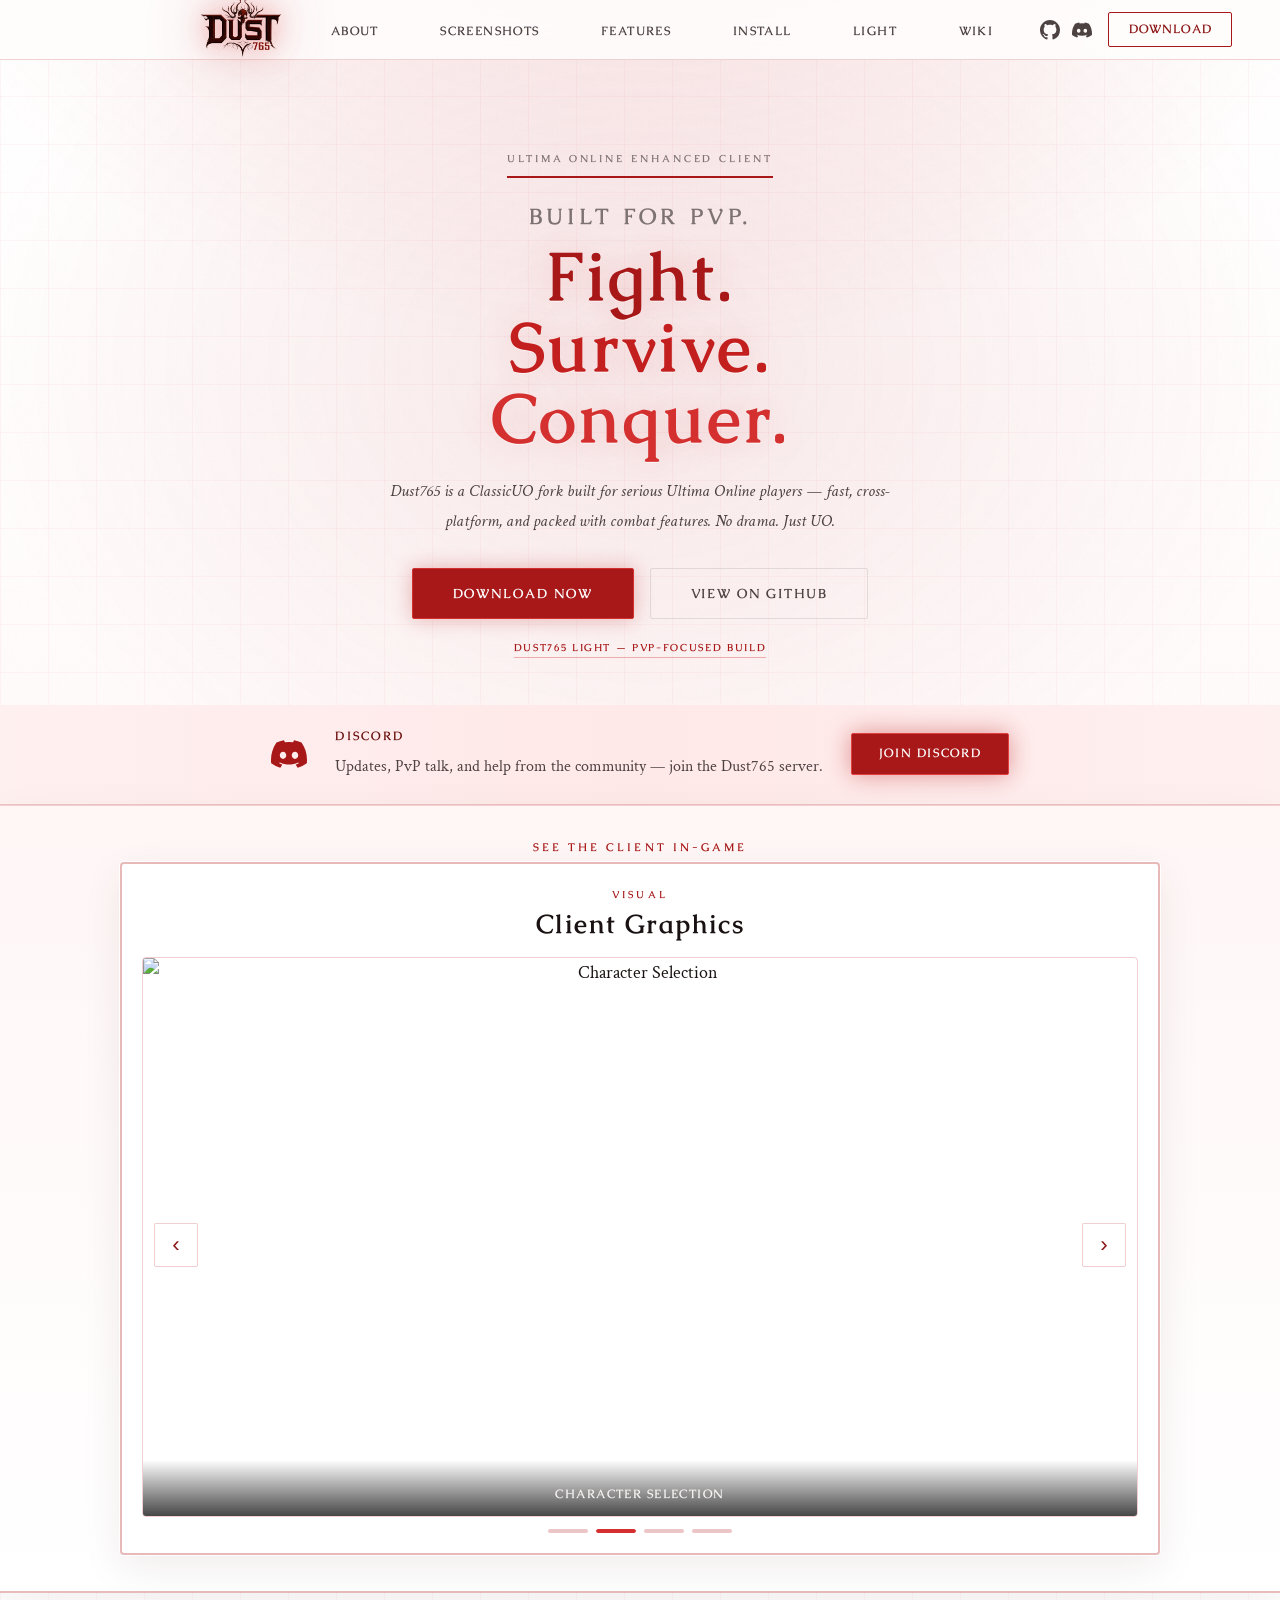
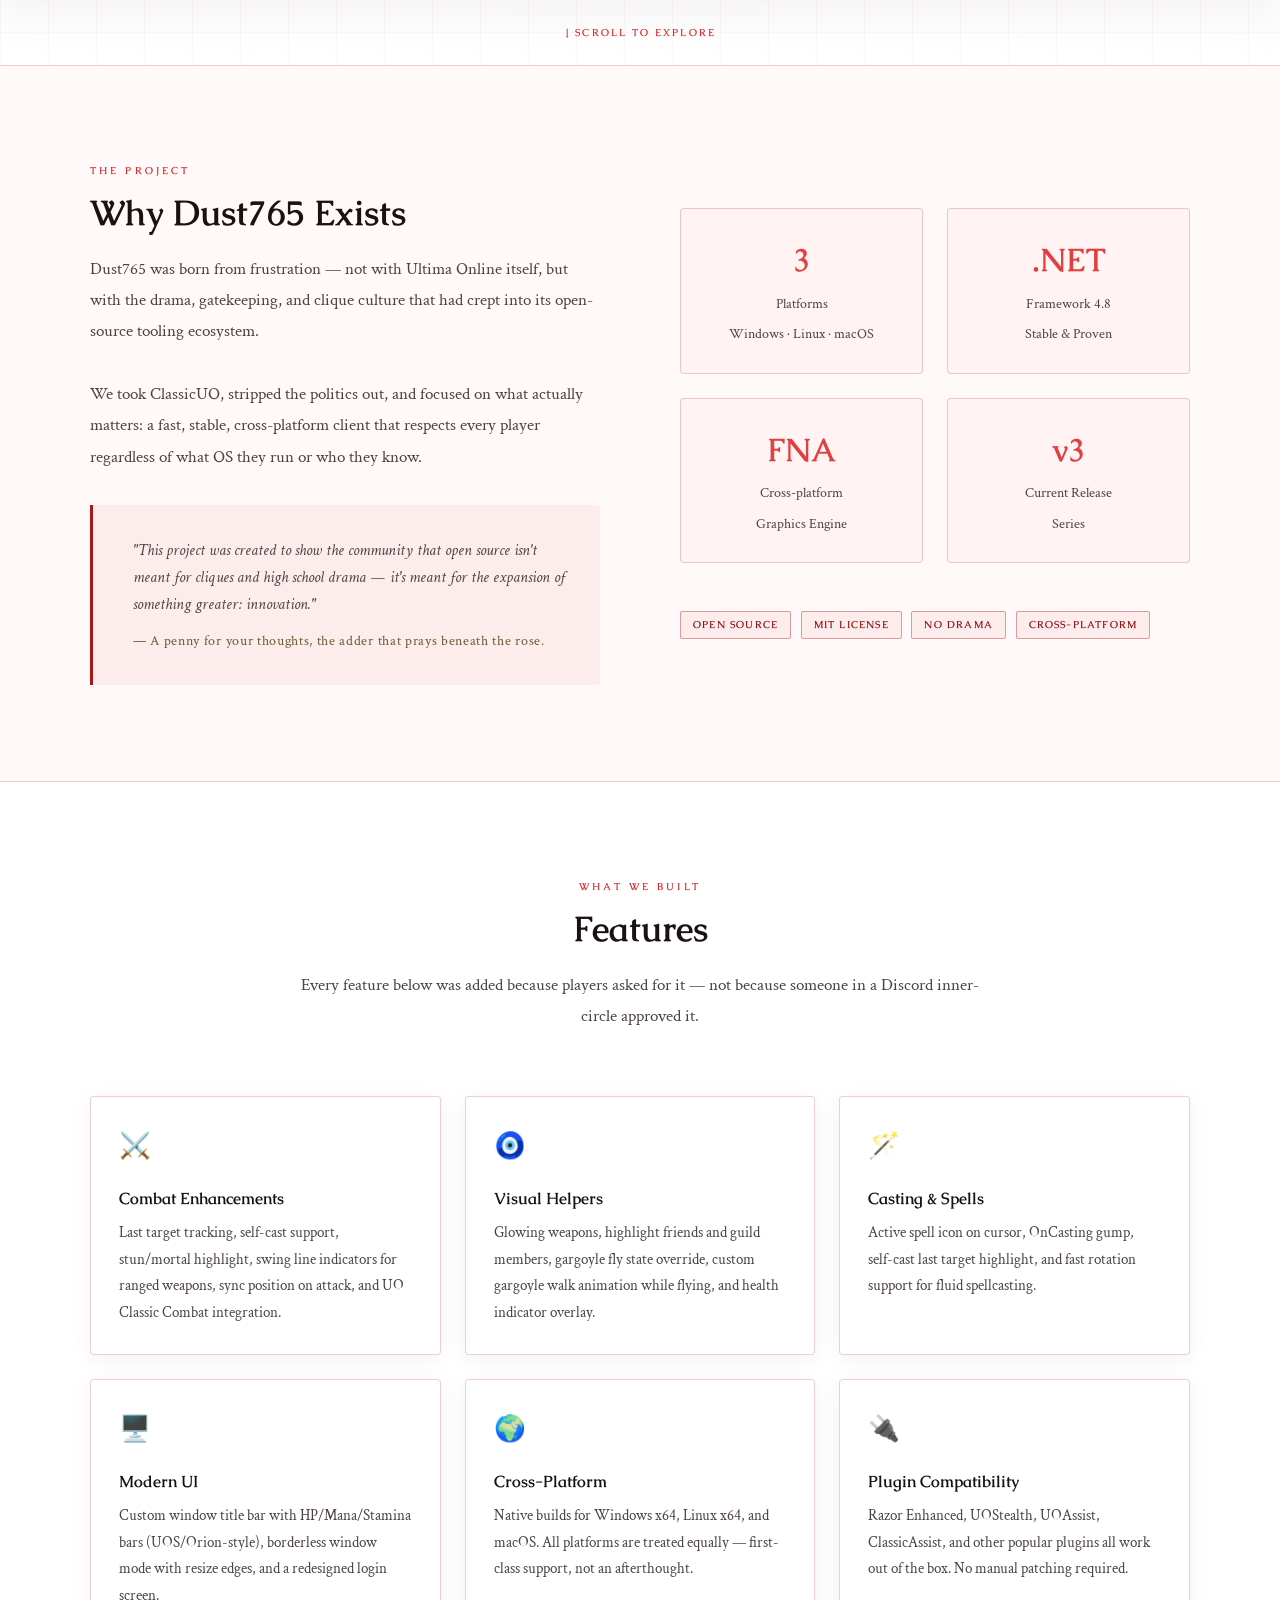
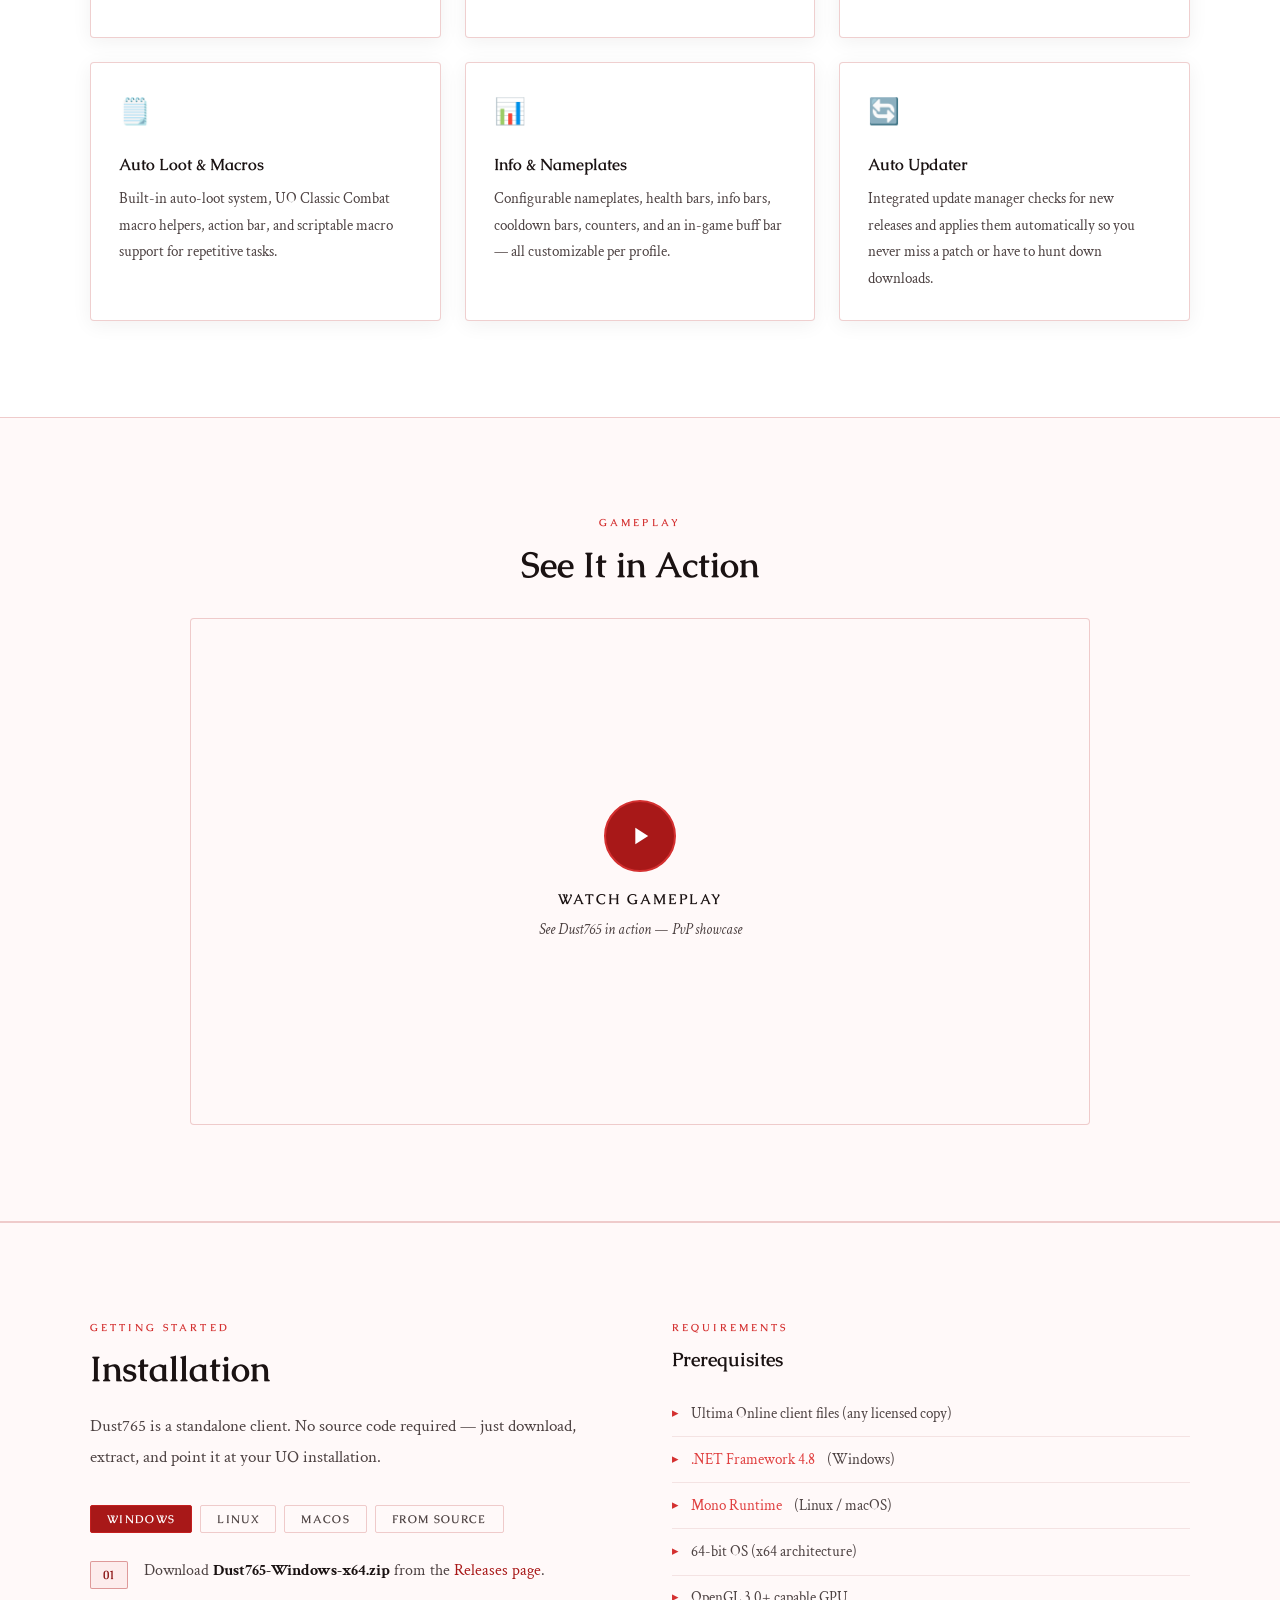
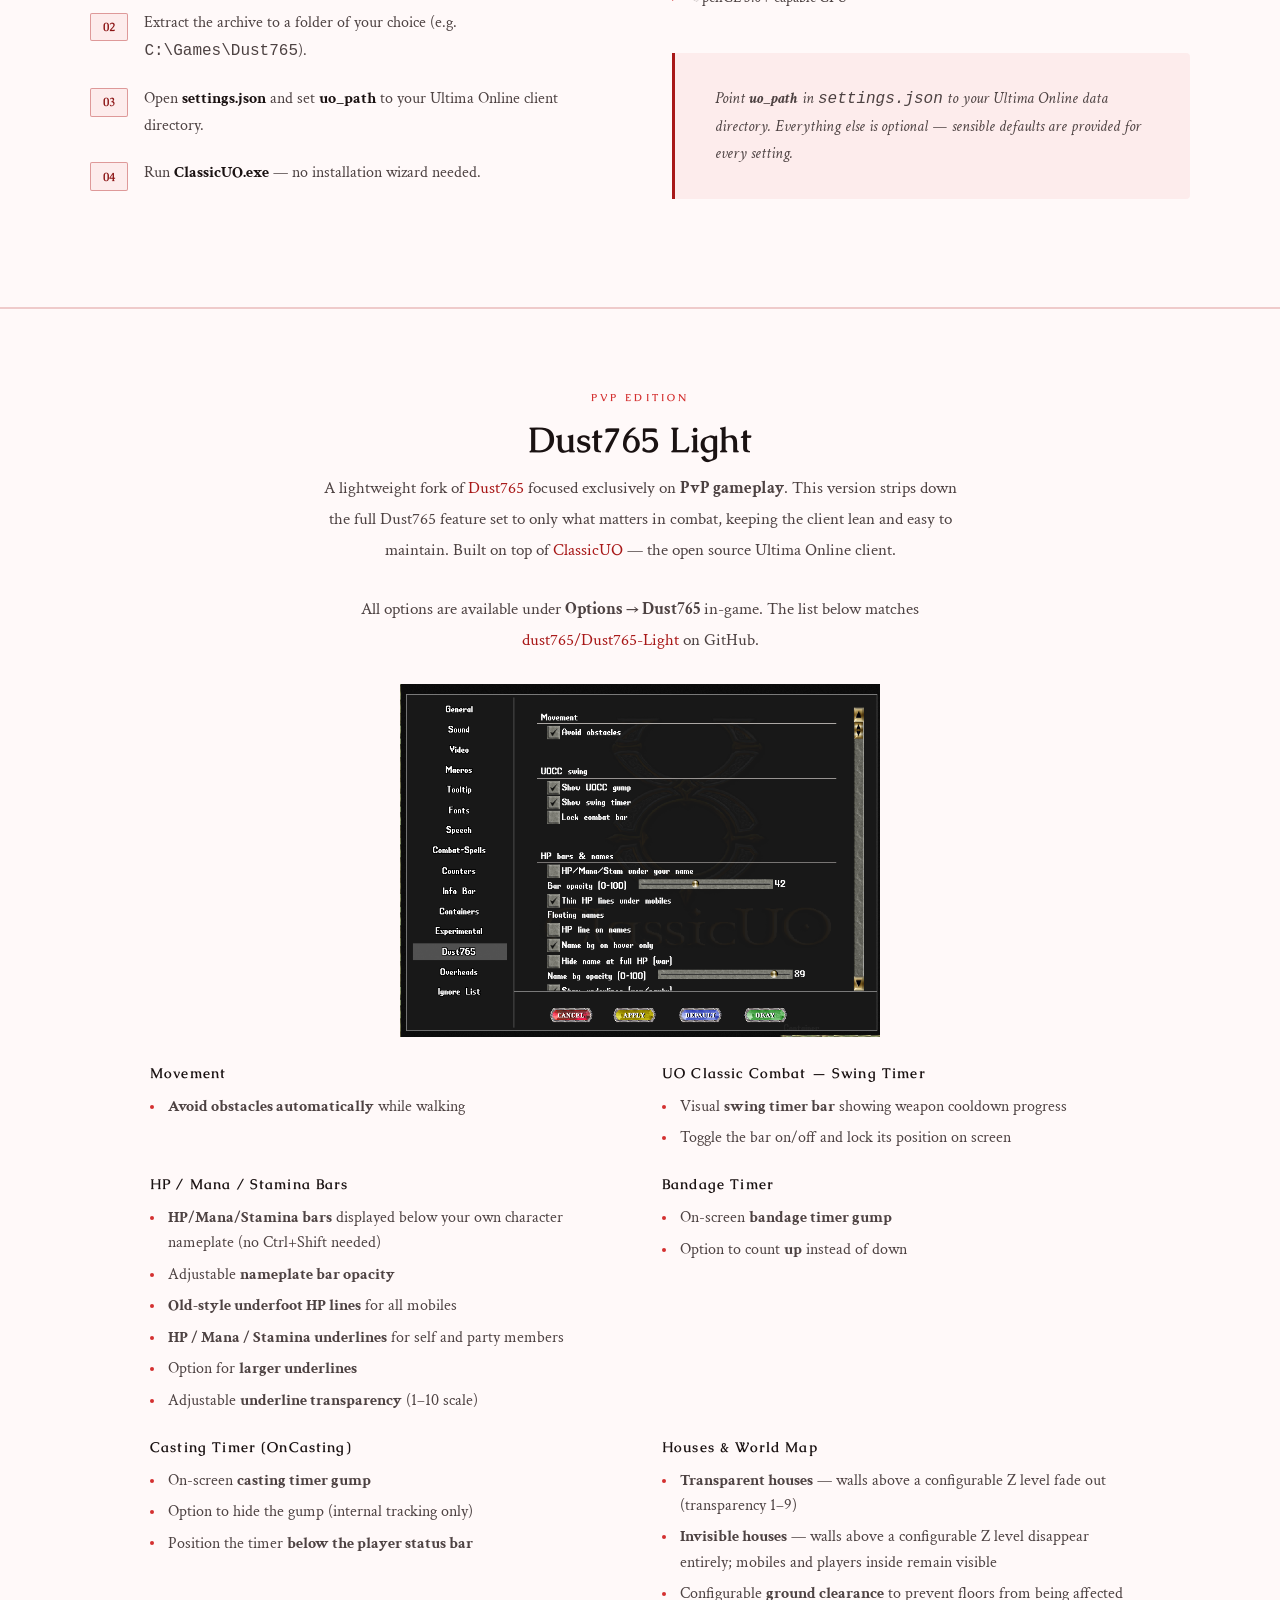
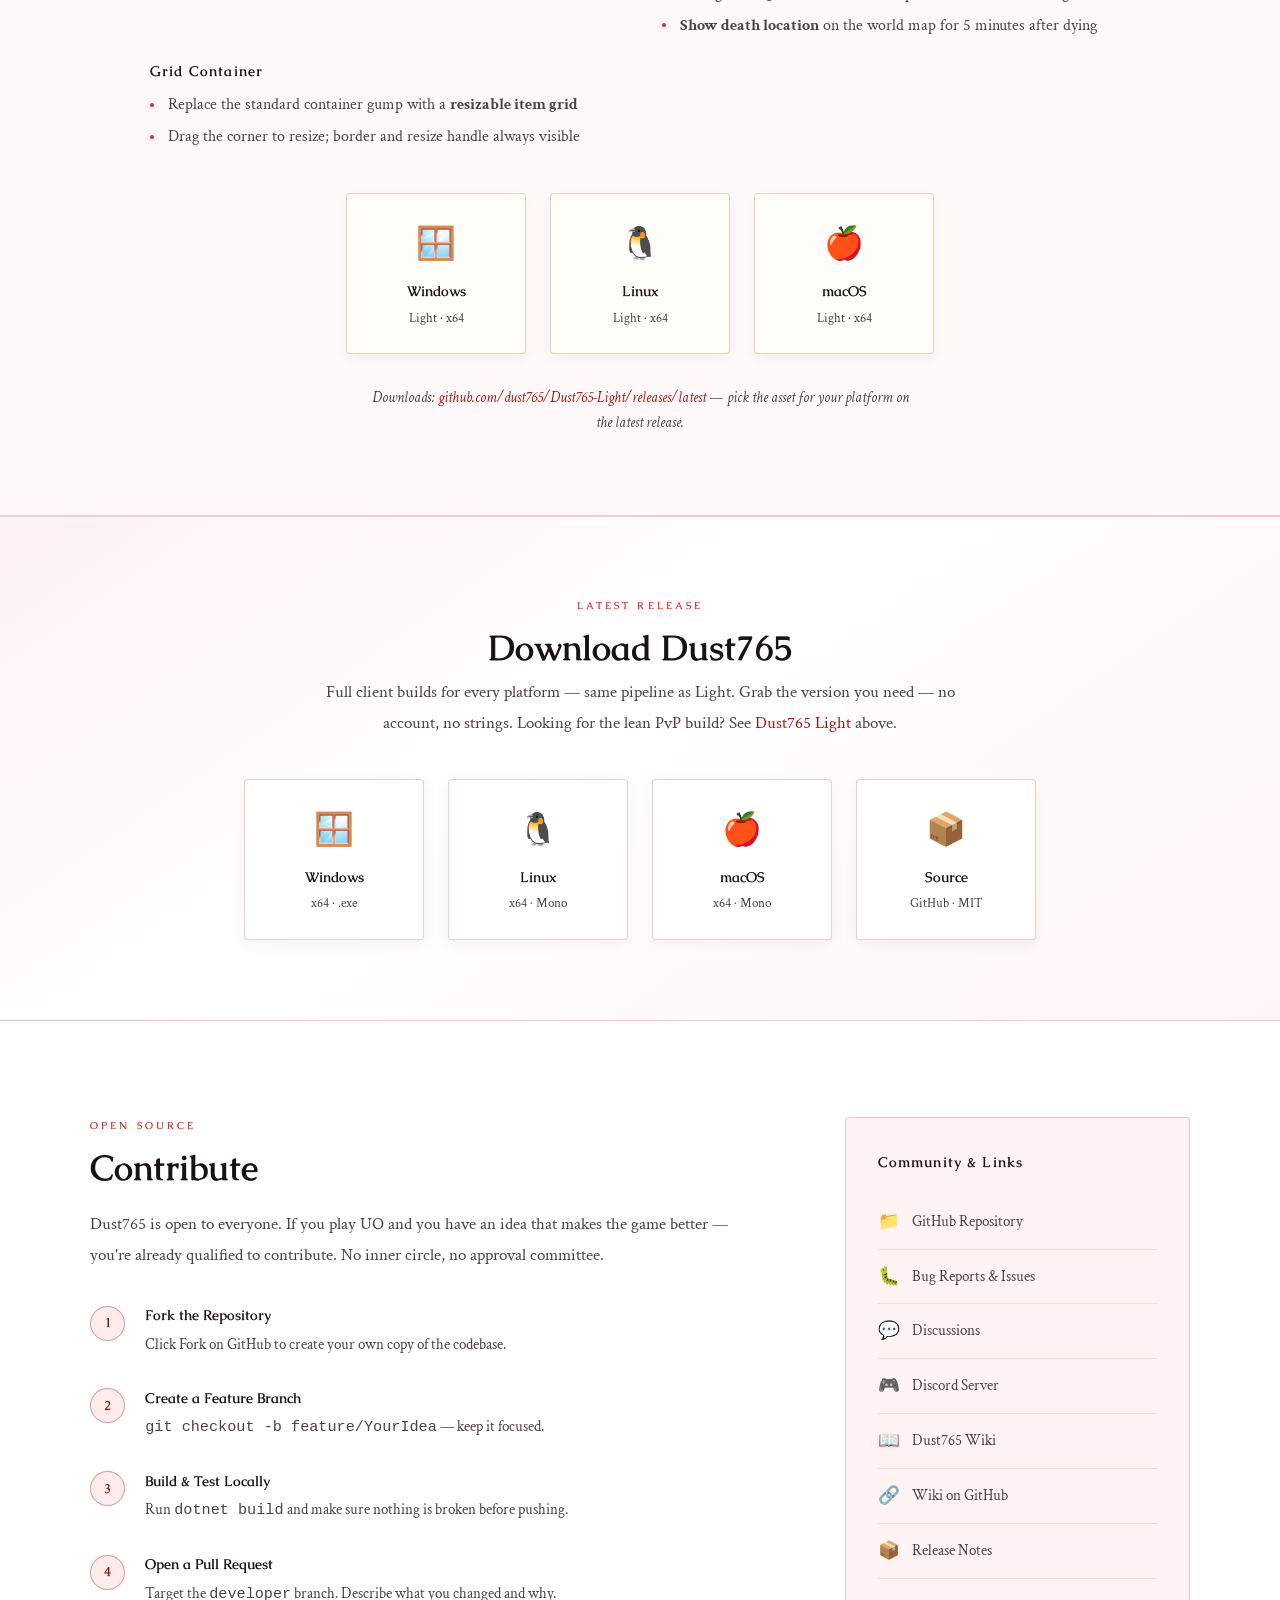
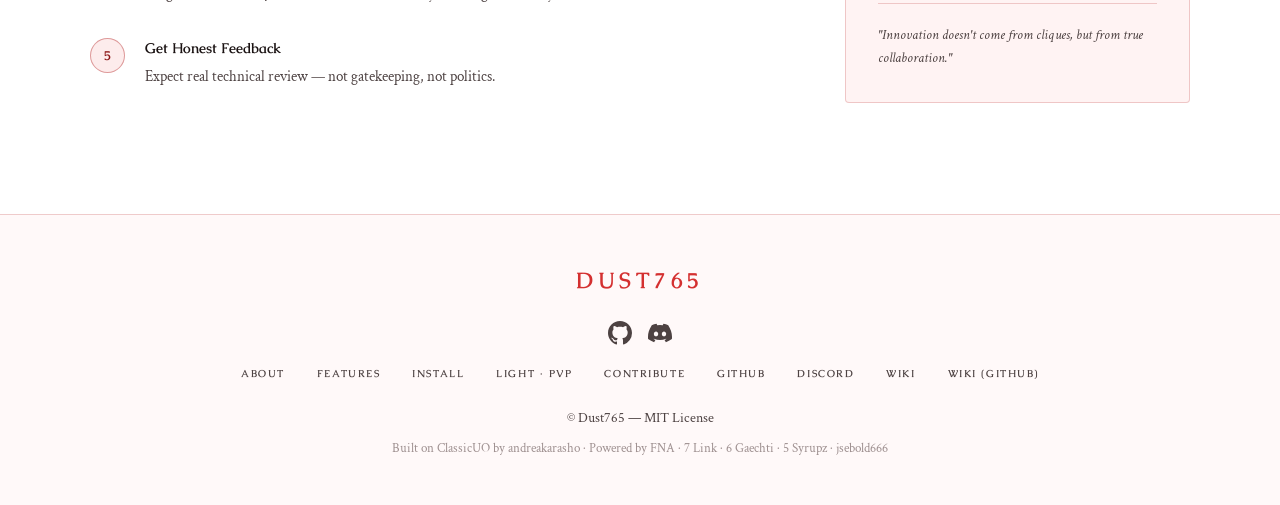
==== commit bf9944c0: "fix" ====
--- a/index.html
+++ b/index.html
@@ -3,11 +3,13 @@
 <head>
   <meta charset="UTF-8" />
   <meta name="viewport" content="width=device-width, initial-scale=1.0" />
+  <link rel="canonical" href="https://dust765.com/" />
   <title>Dust765 – Ultima Online Client</title>
   <link rel="preconnect" href="https://fonts.googleapis.com" />
   <link rel="preconnect" href="https://fonts.gstatic.com" crossorigin />
-  <link href="https://fonts.googleapis.com/css2?family=Cinzel:wght@400;600;700;900&family=Crimson+Text:ital,wght@0,400;0,600;1,400&family=Inter:wght@300;400;500&display=swap" rel="stylesheet" />
-  <link rel="stylesheet" href="css/index.css" />
+  <link href="https://fonts.googleapis.com/css2?family=Caudex:ital,wght@0,400;0,700;1,400;1,700&family=Crimson+Text:ital,wght@0,400;0,600;0,700;1,400&family=Inter:wght@400;500;600&display=swap" rel="stylesheet" />
+  <!-- Bump ?v= when css/index.css changes -->
+  <link rel="stylesheet" href="css/index.css?v=3" />
 </head>
 <body>
 
@@ -372,7 +374,10 @@
       <p class="section-label reveal">PvP edition</p>
       <h2 class="section-title reveal">Dust765 Light</h2>
       <p class="section-body reveal">
-        Dust765 Light includes <strong>only</strong> the features listed below. All options are available under <strong>Options → Dust765</strong> in-game.
+        A lightweight fork of <a href="https://github.com/dust765/ClassicUO" target="_blank" rel="noopener">Dust765</a> focused exclusively on <strong>PvP gameplay</strong>. This version strips down the full Dust765 feature set to only what matters in combat, keeping the client lean and easy to maintain. Built on top of <a href="https://github.com/andreakarasho/ClassicUO" target="_blank" rel="noopener">ClassicUO</a> — the open source Ultima Online client.
+      </p>
+      <p class="section-body reveal mt-2">
+        All options are available under <strong>Options → Dust765</strong> in-game. The list below matches <a href="https://github.com/dust765/Dust765-Light" target="_blank" rel="noopener">dust765/Dust765-Light</a> on GitHub.
       </p>
 
       <div class="light-intro-banner reveal">
@@ -383,14 +388,14 @@
         <div class="light-feature-block">
           <h3>Movement</h3>
           <ul>
-            <li>Avoid obstacles automatically while walking</li>
+            <li><strong>Avoid obstacles automatically</strong> while walking</li>
           </ul>
         </div>
 
         <div class="light-feature-block">
           <h3>UO Classic Combat — Swing Timer</h3>
           <ul>
-            <li>Visual swing timer bar showing weapon cooldown progress</li>
+            <li>Visual <strong>swing timer bar</strong> showing weapon cooldown progress</li>
             <li>Toggle the bar on/off and lock its position on screen</li>
           </ul>
         </div>
@@ -398,57 +403,47 @@
         <div class="light-feature-block">
           <h3>HP / Mana / Stamina Bars</h3>
           <ul>
-            <li>HP/Mana/Stamina bars displayed below your own character nameplate (no Ctrl+Shift needed)</li>
-            <li>Adjustable nameplate bar opacity</li>
-            <li>Old-style underfoot HP lines for all mobiles</li>
-            <li>HP / Mana / Stamina underlines for self and party members</li>
-            <li>Option for larger underlines</li>
-            <li>Adjustable underline transparency (1–10 scale)</li>
+            <li><strong>HP/Mana/Stamina bars</strong> displayed below your own character nameplate (no Ctrl+Shift needed)</li>
+            <li>Adjustable <strong>nameplate bar opacity</strong></li>
+            <li><strong>Old-style underfoot HP lines</strong> for all mobiles</li>
+            <li><strong>HP / Mana / Stamina underlines</strong> for self and party members</li>
+            <li>Option for <strong>larger underlines</strong></li>
+            <li>Adjustable <strong>underline transparency</strong> (1–10 scale)</li>
           </ul>
         </div>
 
         <div class="light-feature-block">
           <h3>Bandage Timer</h3>
           <ul>
-            <li>On-screen bandage timer gump</li>
-            <li>Option to count up instead of down</li>
+            <li>On-screen <strong>bandage timer gump</strong></li>
+            <li>Option to count <strong>up</strong> instead of down</li>
           </ul>
         </div>
 
         <div class="light-feature-block">
           <h3>Casting Timer (OnCasting)</h3>
           <ul>
-            <li>On-screen casting timer gump</li>
+            <li>On-screen <strong>casting timer gump</strong></li>
             <li>Option to hide the gump (internal tracking only)</li>
-            <li>Position the timer below the player status bar</li>
+            <li>Position the timer <strong>below the player status bar</strong></li>
           </ul>
         </div>
 
         <div class="light-feature-block">
           <h3>Houses &amp; World Map</h3>
           <ul>
-            <li>Transparent houses — walls above a configurable Z level fade out (transparency 1–9)</li>
-            <li>Invisible houses — walls above a configurable Z level disappear entirely; mobiles and players inside remain visible</li>
-            <li>Configurable ground clearance to prevent floors from being affected</li>
-            <li>Show death location on the world map for 5 minutes after dying</li>
+            <li><strong>Transparent houses</strong> — walls above a configurable Z level fade out (transparency 1–9)</li>
+            <li><strong>Invisible houses</strong> — walls above a configurable Z level disappear entirely; mobiles and players inside remain visible</li>
+            <li>Configurable <strong>ground clearance</strong> to prevent floors from being affected</li>
+            <li><strong>Show death location</strong> on the world map for 5 minutes after dying</li>
           </ul>
         </div>
 
         <div class="light-feature-block">
           <h3>Grid Container</h3>
           <ul>
-            <li>Replace the standard container gump with a resizable item grid</li>
+            <li>Replace the standard container gump with a <strong>resizable item grid</strong></li>
             <li>Drag the corner to resize; border and resize handle always visible</li>
-          </ul>
-        </div>
-
-        <div class="light-feature-block">
-          <h3>Combat &amp; targeting</h3>
-          <ul>
-            <li>Block Wall of Stone</li>
-            <li>Block Energy Field</li>
-            <li>Highlight target range tile</li>
-            <li>Highlight stealth</li>
           </ul>
         </div>
       </div>
--- a/css/index.css
+++ b/css/index.css
@@ -24,6 +24,7 @@
       --border-strong: rgba(180, 40, 40, 0.42);
       --glow-red: rgba(212, 48, 48, 0.2);
       --lema-muted: rgba(26, 18, 18, 0.55);
+      --font-display: 'Caudex', 'Palatino Linotype', 'Book Antiqua', Palatino, Georgia, serif;
     }
 
     html { scroll-behavior: smooth; }
@@ -41,6 +42,7 @@
 
     body {
       font-family: 'Crimson Text', Georgia, serif;
+      font-weight: 500;
       background: var(--bg);
       color: var(--text);
       font-size: 18px;
@@ -181,8 +183,9 @@
     }
 
     .nav-links a:not(.nav-brand-circle) {
-      font-family: 'Cinzel', serif;
+      font-family: var(--font-display);
       font-size: .72rem;
+      font-weight: 700;
       letter-spacing: .12em;
       color: var(--text-dim);
       text-transform: uppercase;
@@ -267,8 +270,9 @@
     .nav-social a:hover { color: var(--red-600); }
 
     .nav-cta {
-      font-family: 'Cinzel', serif;
+      font-family: var(--font-display);
       font-size: .72rem;
+      font-weight: 700;
       letter-spacing: .1em;
       text-transform: uppercase;
       padding: .45rem 1.2rem;
@@ -353,8 +357,9 @@
       gap: 1.25rem;
     }
     .nav-drawer ul a {
-      font-family: 'Cinzel', serif;
+      font-family: var(--font-display);
       font-size: .75rem;
+      font-weight: 700;
       letter-spacing: .12em;
       text-transform: uppercase;
       color: var(--text-dim);
@@ -416,8 +421,9 @@
     }
 
     .hero-showcase-eyebrow {
-      font-family: 'Cinzel', serif;
+      font-family: var(--font-display);
       font-size: .68rem;
+      font-weight: 700;
       letter-spacing: .28em;
       text-transform: uppercase;
       color: var(--red-600);
@@ -446,9 +452,9 @@
     }
 
     .hero-slider-title {
-      font-family: 'Cinzel', serif;
+      font-family: var(--font-display);
       font-size: clamp(1.2rem, 2.8vw, 1.65rem);
-      font-weight: 400;
+      font-weight: 700;
       color: var(--text);
       margin-bottom: 1rem;
       line-height: 1.2;
@@ -491,8 +497,9 @@
     }
 
     .hero-discord-text strong {
-      font-family: 'Cinzel', serif;
+      font-family: var(--font-display);
       font-size: .78rem;
+      font-weight: 700;
       letter-spacing: .18em;
       text-transform: uppercase;
       color: var(--red-800);
@@ -507,8 +514,9 @@
     }
 
     .btn-discord {
-      font-family: 'Cinzel', serif;
+      font-family: var(--font-display);
       font-size: .72rem;
+      font-weight: 700;
       letter-spacing: .14em;
       text-transform: uppercase;
       padding: .65rem 1.65rem;
@@ -551,8 +559,9 @@
 
     .hero-alt-cta {
       margin-top: 1.25rem;
-      font-family: 'Cinzel', serif;
+      font-family: var(--font-display);
       font-size: .65rem;
+      font-weight: 700;
       letter-spacing: .16em;
       text-transform: uppercase;
     }
@@ -571,8 +580,9 @@
 
     .hero-badge {
       display: inline-block;
-      font-family: 'Cinzel', serif;
+      font-family: var(--font-display);
       font-size: .65rem;
+      font-weight: 700;
       letter-spacing: .28em;
       text-transform: uppercase;
       color: var(--lema-muted);
@@ -584,8 +594,8 @@
     }
 
     .hero-title {
-      font-family: 'Cinzel', serif;
-      font-weight: 400;
+      font-family: var(--font-display);
+      font-weight: 700;
       color: var(--text);
       line-height: 1.05;
       margin-bottom: 1.5rem;
@@ -601,7 +611,7 @@
       letter-spacing: .2em;
       text-transform: uppercase;
       color: var(--lema-muted);
-      font-weight: 600;
+      font-weight: 700;
     }
 
     .hero-lema {
@@ -614,6 +624,7 @@
     .hero-lema-line {
       display: block;
       font-size: clamp(2.1rem, 7vw, 4.25rem);
+      font-weight: 700;
       letter-spacing: .04em;
       line-height: 1.02;
       text-shadow: 0 0 36px var(--glow-red), 0 1px 0 rgba(255, 255, 255, 0.85);
@@ -625,7 +636,7 @@
 
     .hero-title em {
       font-style: normal;
-      font-weight: 400;
+      font-weight: 700;
     }
 
     .hero-sub {
@@ -665,8 +676,9 @@
     .btn-icon svg { display: block; }
 
     .btn-primary {
-      font-family: 'Cinzel', serif;
+      font-family: var(--font-display);
       font-size: .8rem;
+      font-weight: 700;
       letter-spacing: .15em;
       text-transform: uppercase;
       padding: .85rem 2.5rem;
@@ -685,8 +697,9 @@
     }
 
     .btn-outline {
-      font-family: 'Cinzel', serif;
+      font-family: var(--font-display);
       font-size: .8rem;
+      font-weight: 700;
       letter-spacing: .15em;
       text-transform: uppercase;
       padding: .85rem 2.5rem;
@@ -705,8 +718,9 @@
       left: 0;
       right: 0;
       z-index: 2;
-      font-family: 'Cinzel', serif;
+      font-family: var(--font-display);
       font-size: .65rem;
+      font-weight: 700;
       letter-spacing: .2em;
       color: var(--red-400);
       text-transform: uppercase;
@@ -726,8 +740,9 @@
     }
 
     .section-label {
-      font-family: 'Cinzel', serif;
+      font-family: var(--font-display);
       font-size: .65rem;
+      font-weight: 700;
       letter-spacing: .3em;
       text-transform: uppercase;
       color: var(--red-400);
@@ -735,9 +750,9 @@
     }
 
     .section-title {
-      font-family: 'Cinzel', serif;
+      font-family: var(--font-display);
       font-size: clamp(1.4rem, 3vw, 2.2rem);
-      font-weight: 400;
+      font-weight: 700;
       color: var(--text);
       margin-bottom: 1.25rem;
       line-height: 1.2;
@@ -811,8 +826,9 @@
       background: var(--red-100);
     }
     .stat-card .num {
-      font-family: 'Cinzel', serif;
+      font-family: var(--font-display);
       font-size: 2rem;
+      font-weight: 700;
       color: var(--red-300);
       display: block;
     }
@@ -861,9 +877,9 @@
     }
 
     .feat-title {
-      font-family: 'Cinzel', serif;
+      font-family: var(--font-display);
       font-size: 1rem;
-      font-weight: 600;
+      font-weight: 700;
       color: var(--text);
       margin-bottom: .5rem;
     }
@@ -893,8 +909,9 @@
     }
 
     .tab-btn {
-      font-family: 'Cinzel', serif;
+      font-family: var(--font-display);
       font-size: .7rem;
+      font-weight: 700;
       letter-spacing: .12em;
       text-transform: uppercase;
       padding: .4rem 1rem;
@@ -927,8 +944,9 @@
     }
     .steps li::before {
       content: counter(step-counter, decimal-leading-zero);
-      font-family: 'Cinzel', serif;
+      font-family: var(--font-display);
       font-size: .75rem;
+      font-weight: 700;
       color: var(--red-700);
       background: var(--red-100);
       border: 1px solid var(--border-strong);
@@ -1002,8 +1020,9 @@
       transition: opacity .55s ease, transform .55s ease;
     }
     .c-step-num {
-      font-family: 'Cinzel', serif;
+      font-family: var(--font-display);
       font-size: .8rem;
+      font-weight: 700;
       color: var(--red-700);
       background: var(--red-100);
       border: 1px solid var(--border-strong);
@@ -1014,8 +1033,9 @@
       margin-top: .15rem;
     }
     .c-step-body strong {
-      font-family: 'Cinzel', serif;
+      font-family: var(--font-display);
       font-size: .9rem;
+      font-weight: 700;
       color: var(--text);
       display: block;
       margin-bottom: .25rem;
@@ -1032,8 +1052,9 @@
       padding: 2rem;
     }
     .links-panel h3 {
-      font-family: 'Cinzel', serif;
+      font-family: var(--font-display);
       font-size: .9rem;
+      font-weight: 700;
       color: var(--text);
       margin-bottom: 1.25rem;
       letter-spacing: .08em;
@@ -1129,9 +1150,9 @@
     }
 
     .light-features h3 {
-      font-family: 'Cinzel', serif;
+      font-family: var(--font-display);
       font-size: .9rem;
-      font-weight: 600;
+      font-weight: 700;
       letter-spacing: .08em;
       color: var(--text);
       margin: 0 0 .55rem;
@@ -1197,8 +1218,9 @@
       line-height: 1.65;
     }
     .dl-card .dl-name {
-      font-family: 'Cinzel', serif;
+      font-family: var(--font-display);
       font-size: .85rem;
+      font-weight: 700;
       color: var(--text);
     }
     .dl-card .dl-sub {
@@ -1215,9 +1237,9 @@
       text-align: center;
     }
     .footer-wordmark {
-      font-family: 'Cinzel', serif;
+      font-family: var(--font-display);
       font-size: 1.35rem;
-      font-weight: 600;
+      font-weight: 700;
       letter-spacing: 0.22em;
       text-transform: uppercase;
       color: var(--red-400);
@@ -1229,8 +1251,9 @@
       margin-bottom: 1.5rem;
     }
     .footer-links a {
-      font-family: 'Cinzel', serif;
+      font-family: var(--font-display);
       font-size: .65rem;
+      font-weight: 700;
       letter-spacing: .15em;
       text-transform: uppercase;
       color: var(--text-dim);
@@ -1272,8 +1295,9 @@
       display: flex; flex-wrap: wrap; gap: .6rem; margin-top: 1.5rem;
     }
     .badge {
-      font-family: 'Cinzel', serif;
+      font-family: var(--font-display);
       font-size: .62rem;
+      font-weight: 700;
       letter-spacing: .12em;
       text-transform: uppercase;
       padding: .28rem .75rem;
@@ -1336,8 +1360,9 @@
       right: 0;
       background: linear-gradient(transparent, rgba(0,0,0,.72));
       padding: 1.5rem 1rem .75rem;
-      font-family: 'Cinzel', serif;
+      font-family: var(--font-display);
       font-size: .75rem;
+      font-weight: 700;
       letter-spacing: .12em;
       text-transform: uppercase;
       color: rgba(255, 252, 250, 0.92);
@@ -1517,8 +1542,9 @@
     .video-label {
       position: relative;
       z-index: 1;
-      font-family: 'Cinzel', serif;
+      font-family: var(--font-display);
       font-size: .85rem;
+      font-weight: 700;
       letter-spacing: .15em;
       text-transform: uppercase;
       color: var(--text);
